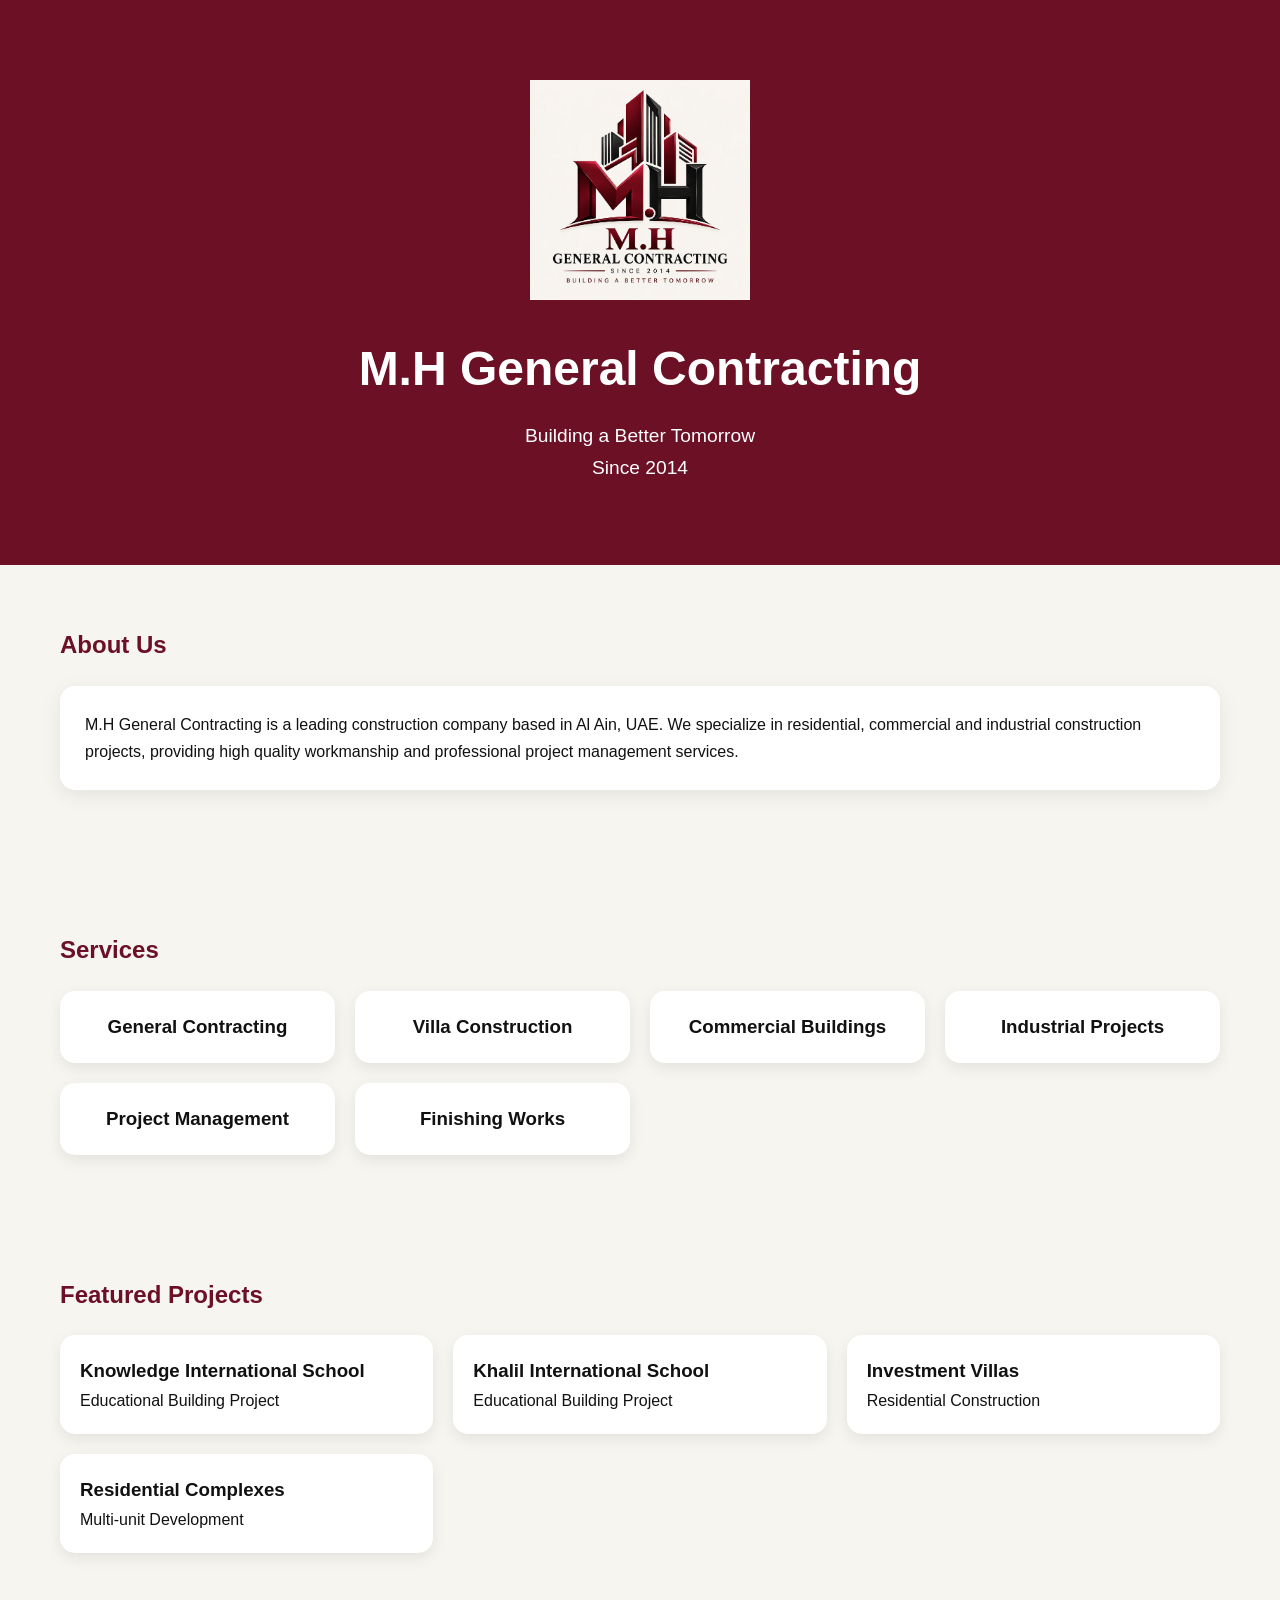
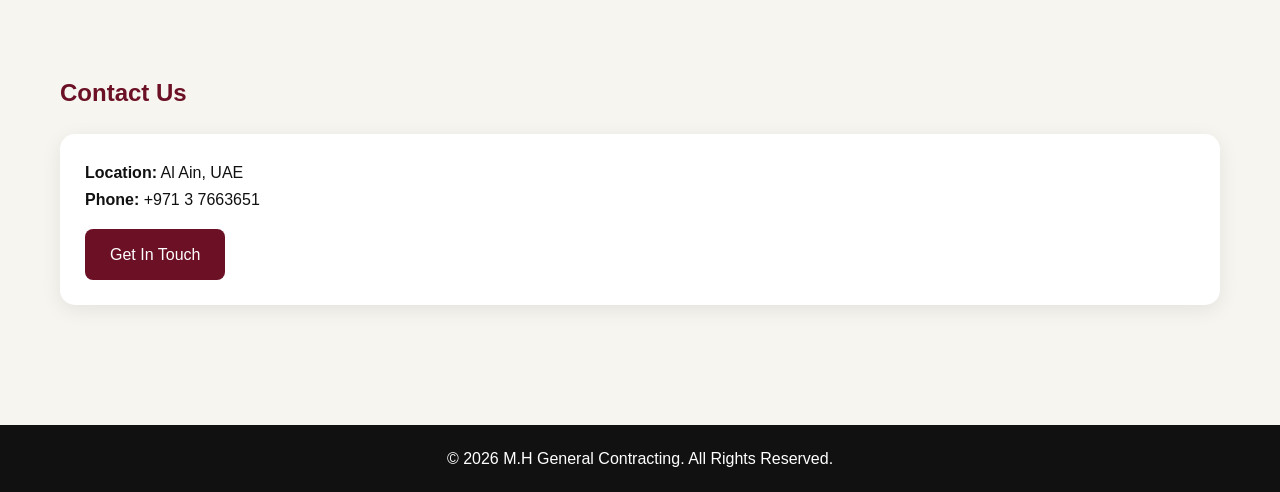
==== index.html @ 37e96eb1 "Create index.html <!DOCTYPE html> <html lang="en"> <head> <meta charset="UTF-8"> <meta name="vie" ====
<!DOCTYPE html>
<html lang="en">
<head>
<meta charset="UTF-8">
<meta name="viewport" content="width=device-width, initial-scale=1.0">
<title>M.H General Contracting</title>

<style>
*{
margin:0;
padding:0;
box-sizing:border-box;
}

body{
font-family:Arial,sans-serif;
background:#F7F5F0;
color:#111111;
line-height:1.7;
}

header{
background:#6B1025;
color:white;
text-align:center;
padding:80px 20px;
}

.logo{
width:220px;
margin-bottom:20px;
}

header h1{
font-size:3rem;
margin-bottom:10px;
}

header p{
font-size:1.2rem;
}

section{
max-width:1200px;
margin:auto;
padding:60px 20px;
}

h2{
color:#6B1025;
margin-bottom:20px;
}

.card{
background:white;
padding:25px;
margin-bottom:20px;
border-radius:15px;
box-shadow:0 5px 20px rgba(0,0,0,0.08);
}

.services{
display:grid;
grid-template-columns:repeat(auto-fit,minmax(220px,1fr));
gap:20px;
}

.service{
background:white;
padding:20px;
border-radius:15px;
text-align:center;
box-shadow:0 5px 15px rgba(0,0,0,.08);
}

.projects{
display:grid;
grid-template-columns:repeat(auto-fit,minmax(300px,1fr));
gap:20px;
}

.project{
background:white;
padding:20px;
border-radius:15px;
box-shadow:0 5px 15px rgba(0,0,0,.08);
}

footer{
background:#111111;
color:white;
text-align:center;
padding:20px;
margin-top:40px;
}

.btn{
display:inline-block;
background:#6B1025;
color:white;
padding:12px 25px;
text-decoration:none;
border-radius:8px;
margin-top:15px;
}
</style>
</head>

<body>

<header>

<img src="logo.png" class="logo" alt="Company Logo">

<h1>M.H General Contracting</h1>

<p>Building a Better Tomorrow</p>

<p>Since 2014</p>

</header>

<section>

<h2>About Us</h2>

<div class="card">
<p>
M.H General Contracting is a leading construction company based in Al Ain, UAE.
We specialize in residential, commercial and industrial construction projects,
providing high quality workmanship and professional project management services.
</p>
</div>

</section>

<section>

<h2>Services</h2>

<div class="services">

<div class="service">
<h3>General Contracting</h3>
</div>

<div class="service">
<h3>Villa Construction</h3>
</div>

<div class="service">
<h3>Commercial Buildings</h3>
</div>

<div class="service">
<h3>Industrial Projects</h3>
</div>

<div class="service">
<h3>Project Management</h3>
</div>

<div class="service">
<h3>Finishing Works</h3>
</div>

</div>

</section>

<section>

<h2>Featured Projects</h2>

<div class="projects">

<div class="project">
<h3>Knowledge International School</h3>
<p>Educational Building Project</p>
</div>

<div class="project">
<h3>Khalil International School</h3>
<p>Educational Building Project</p>
</div>

<div class="project">
<h3>Investment Villas</h3>
<p>Residential Construction</p>
</div>

<div class="project">
<h3>Residential Complexes</h3>
<p>Multi-unit Development</p>
</div>

</div>

</section>

<section>

<h2>Contact Us</h2>

<div class="card">

<p><strong>Location:</strong> Al Ain, UAE</p>

<p><strong>Phone:</strong> +971 3 7663651</p>

<a href="#" class="btn">Get In Touch</a>

</div>

</section>

<footer>

<p>© 2026 M.H General Contracting. All Rights Reserved.</p>

</footer>

</body>
</html>
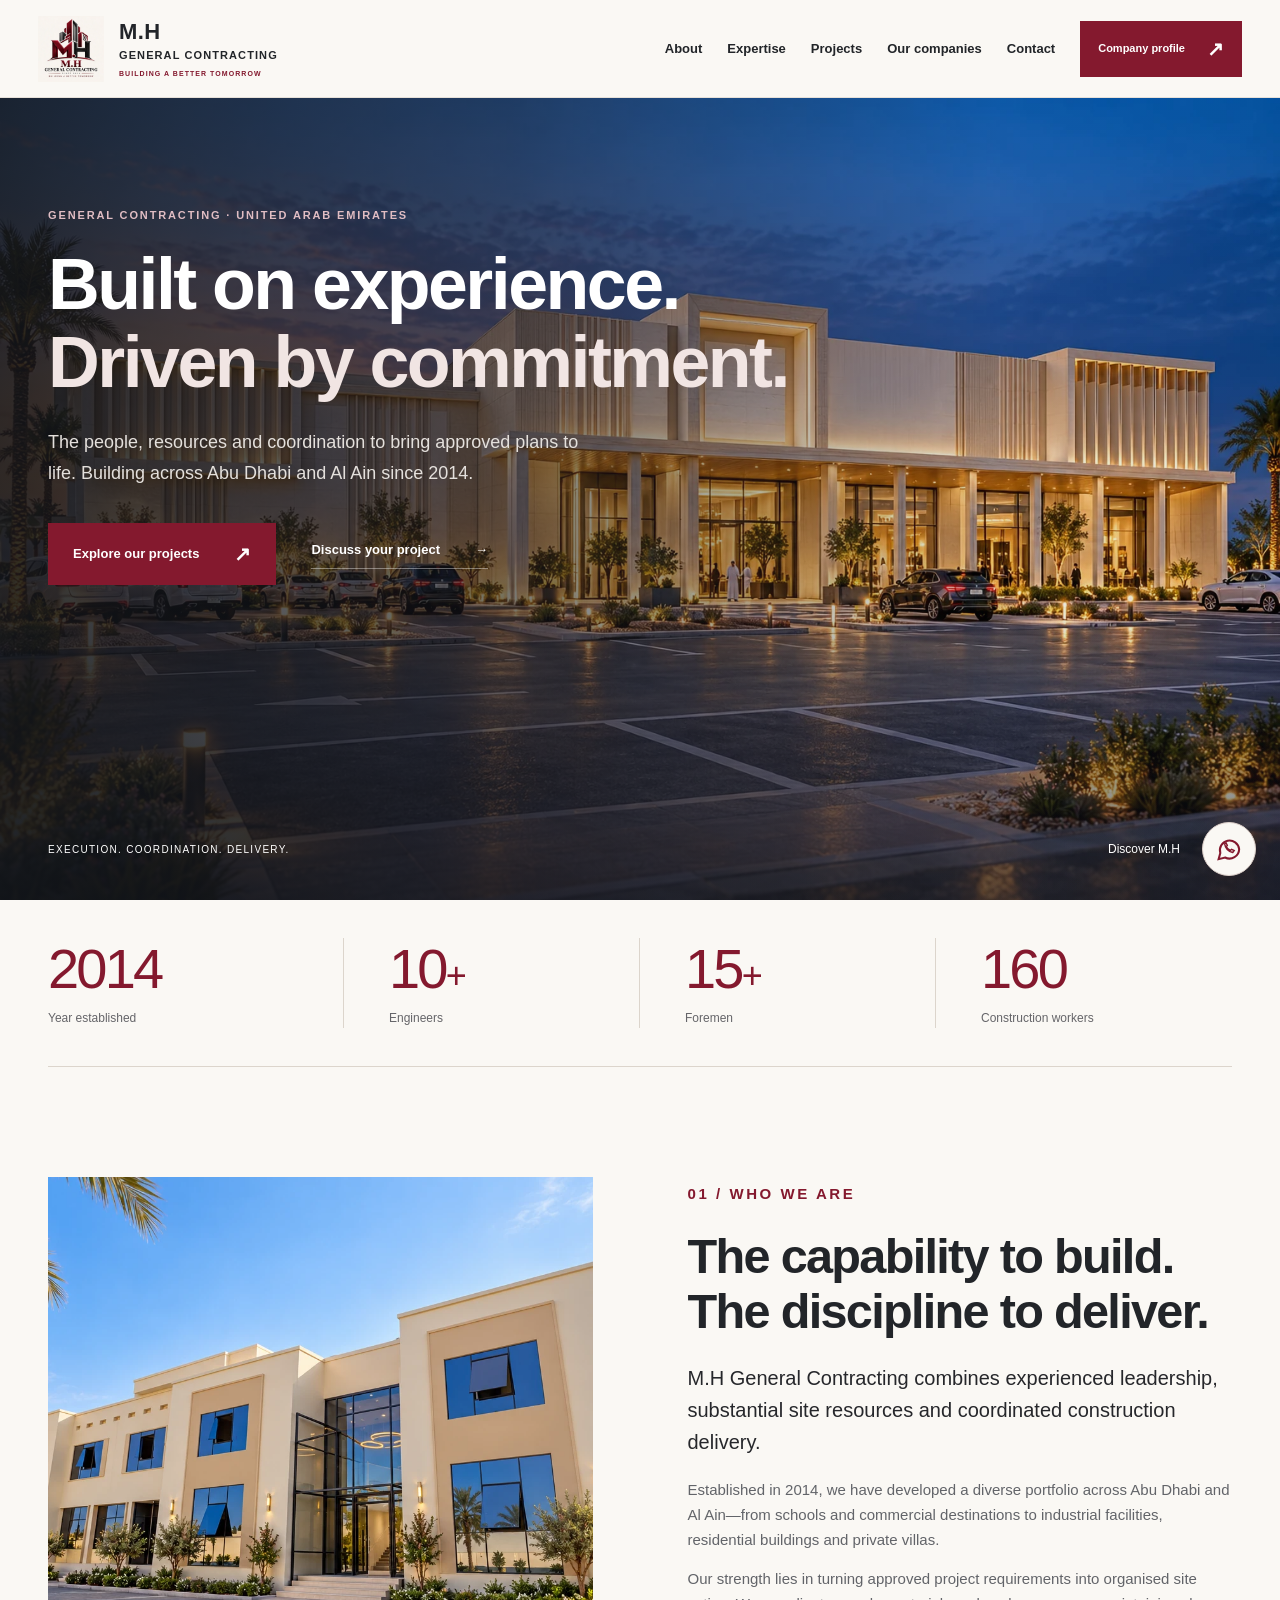
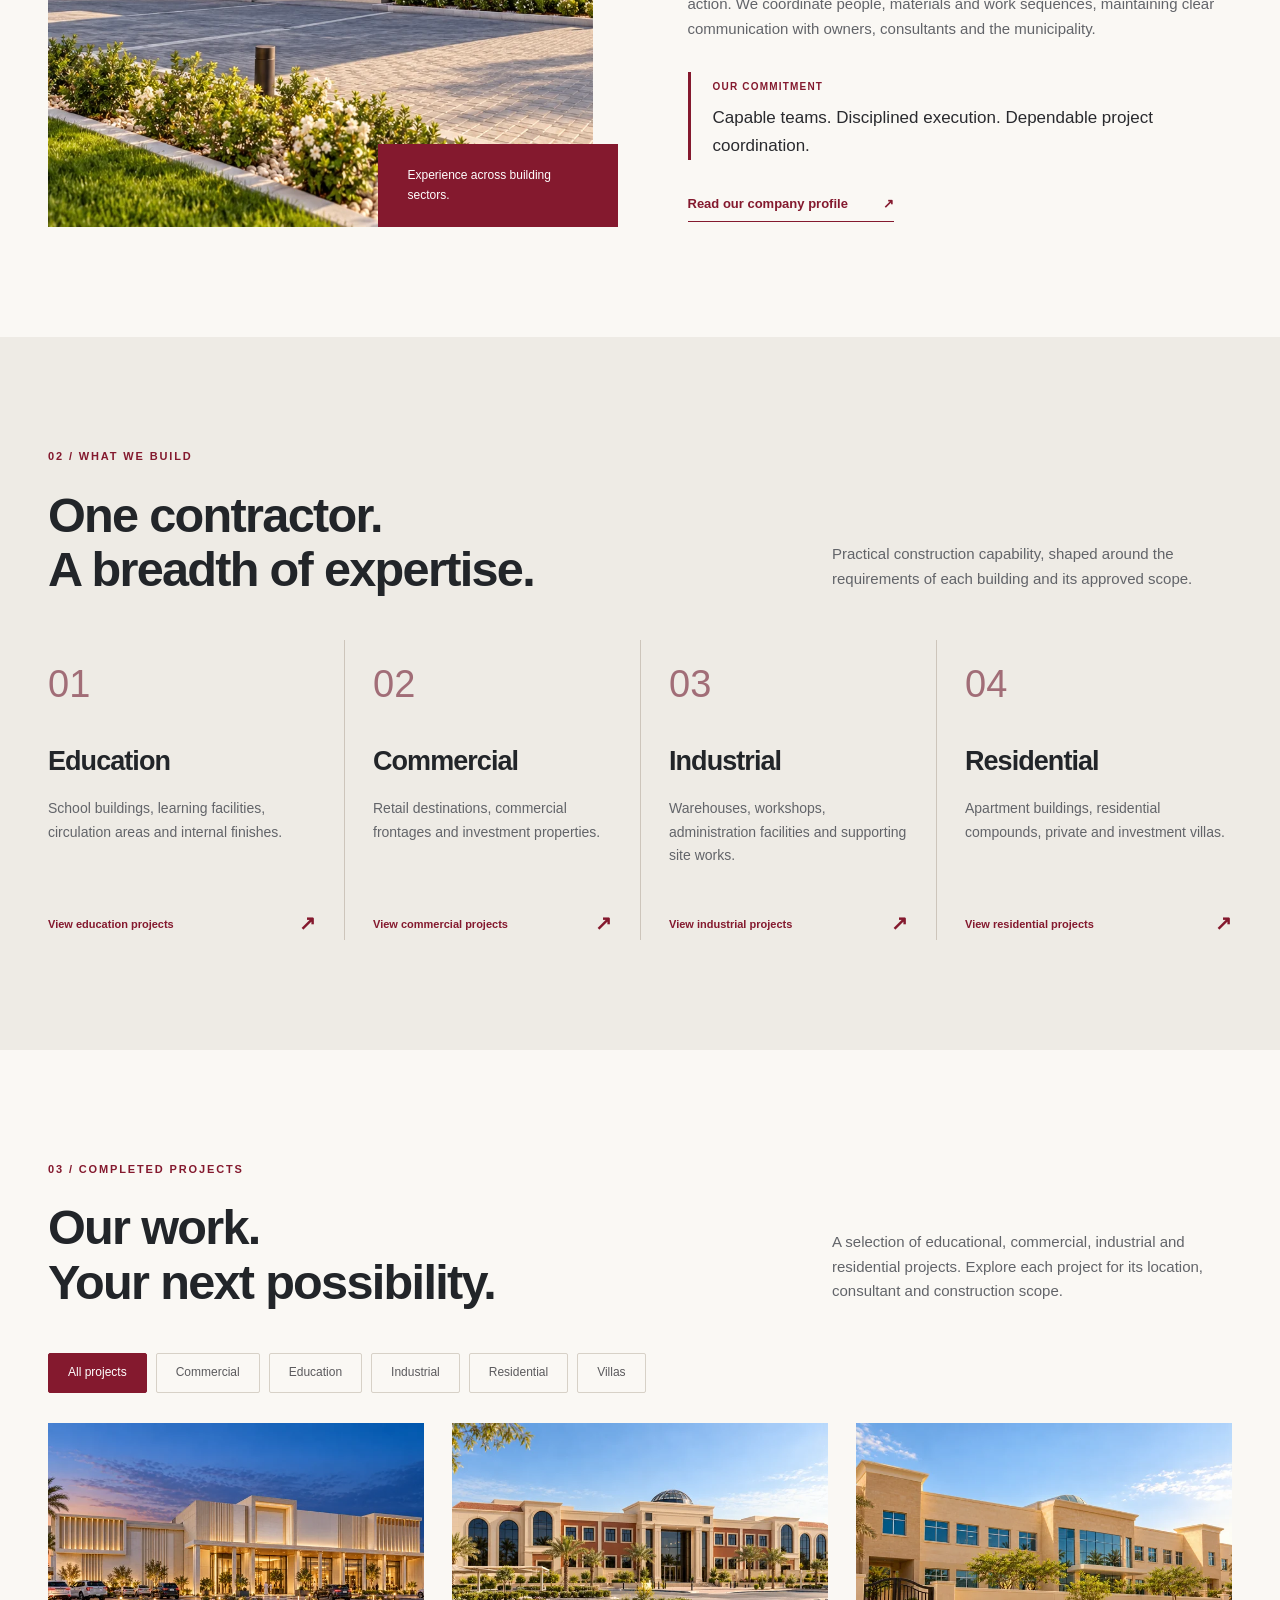
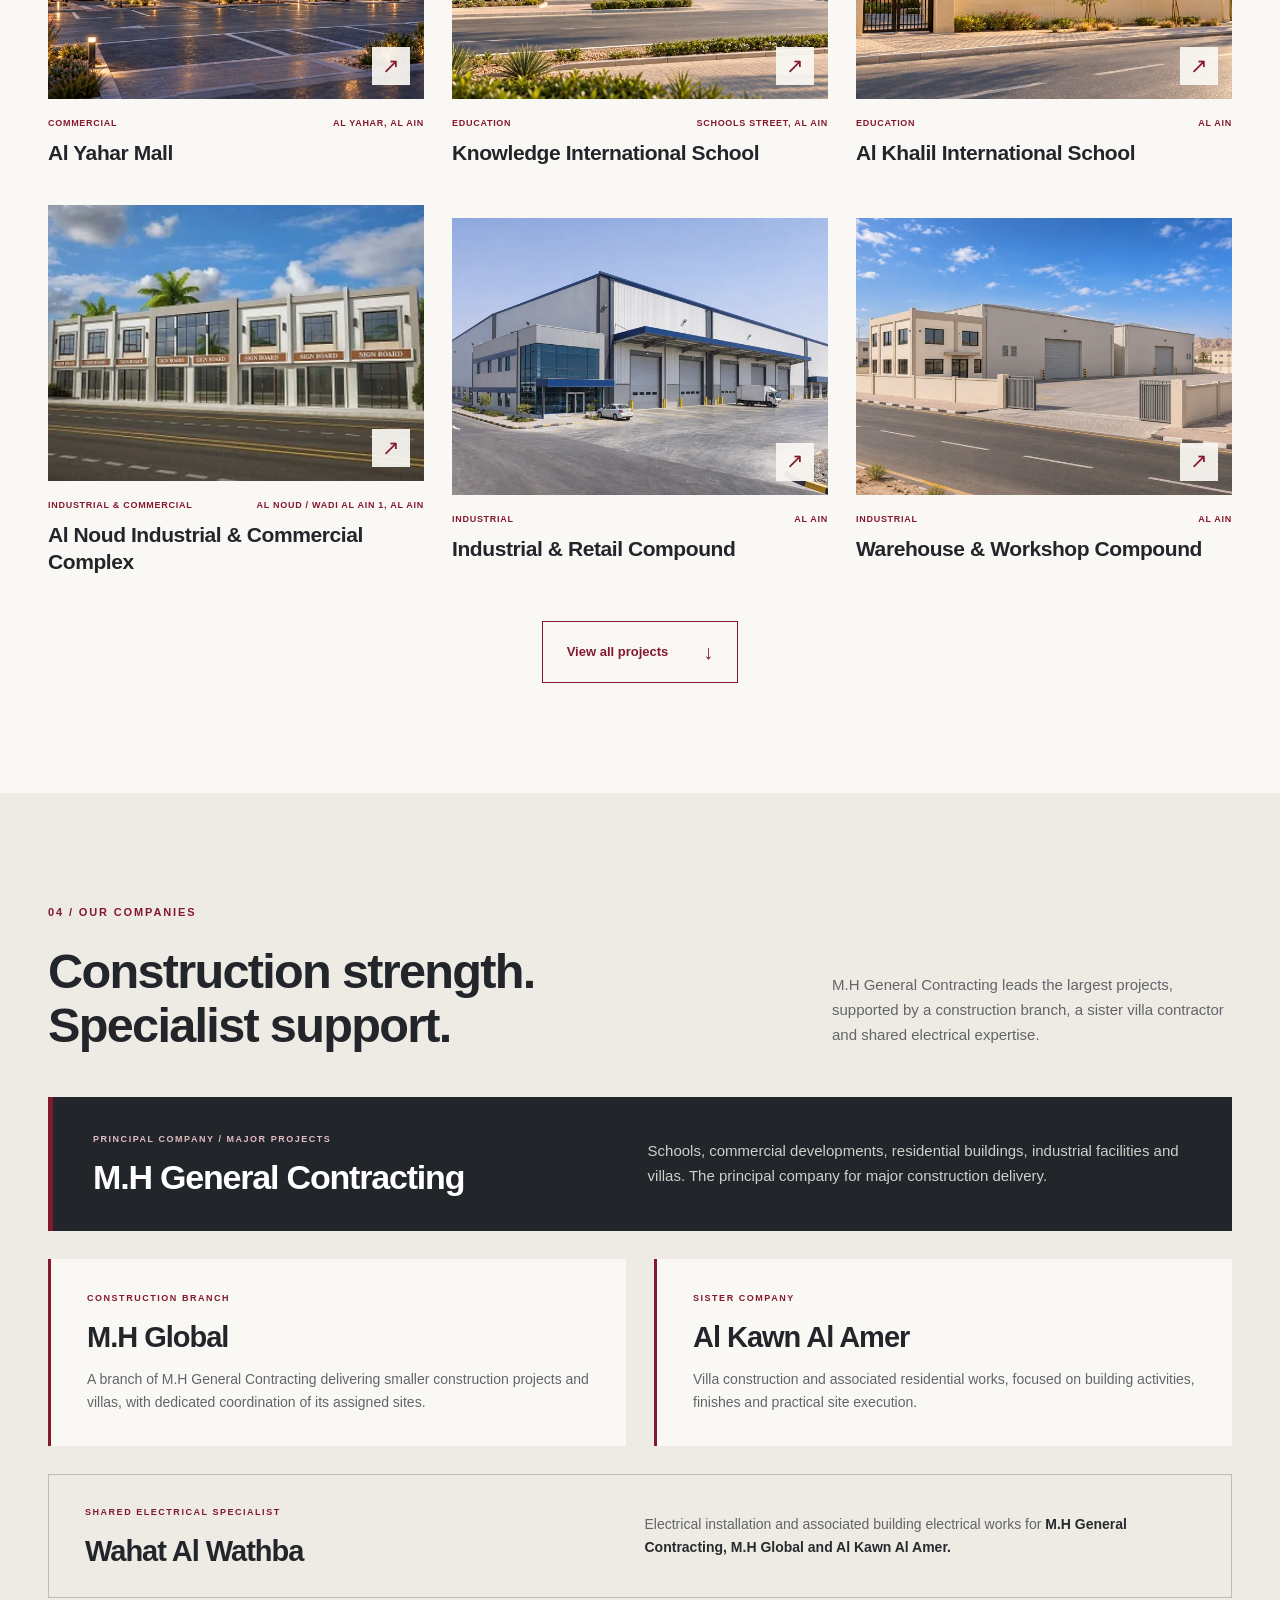
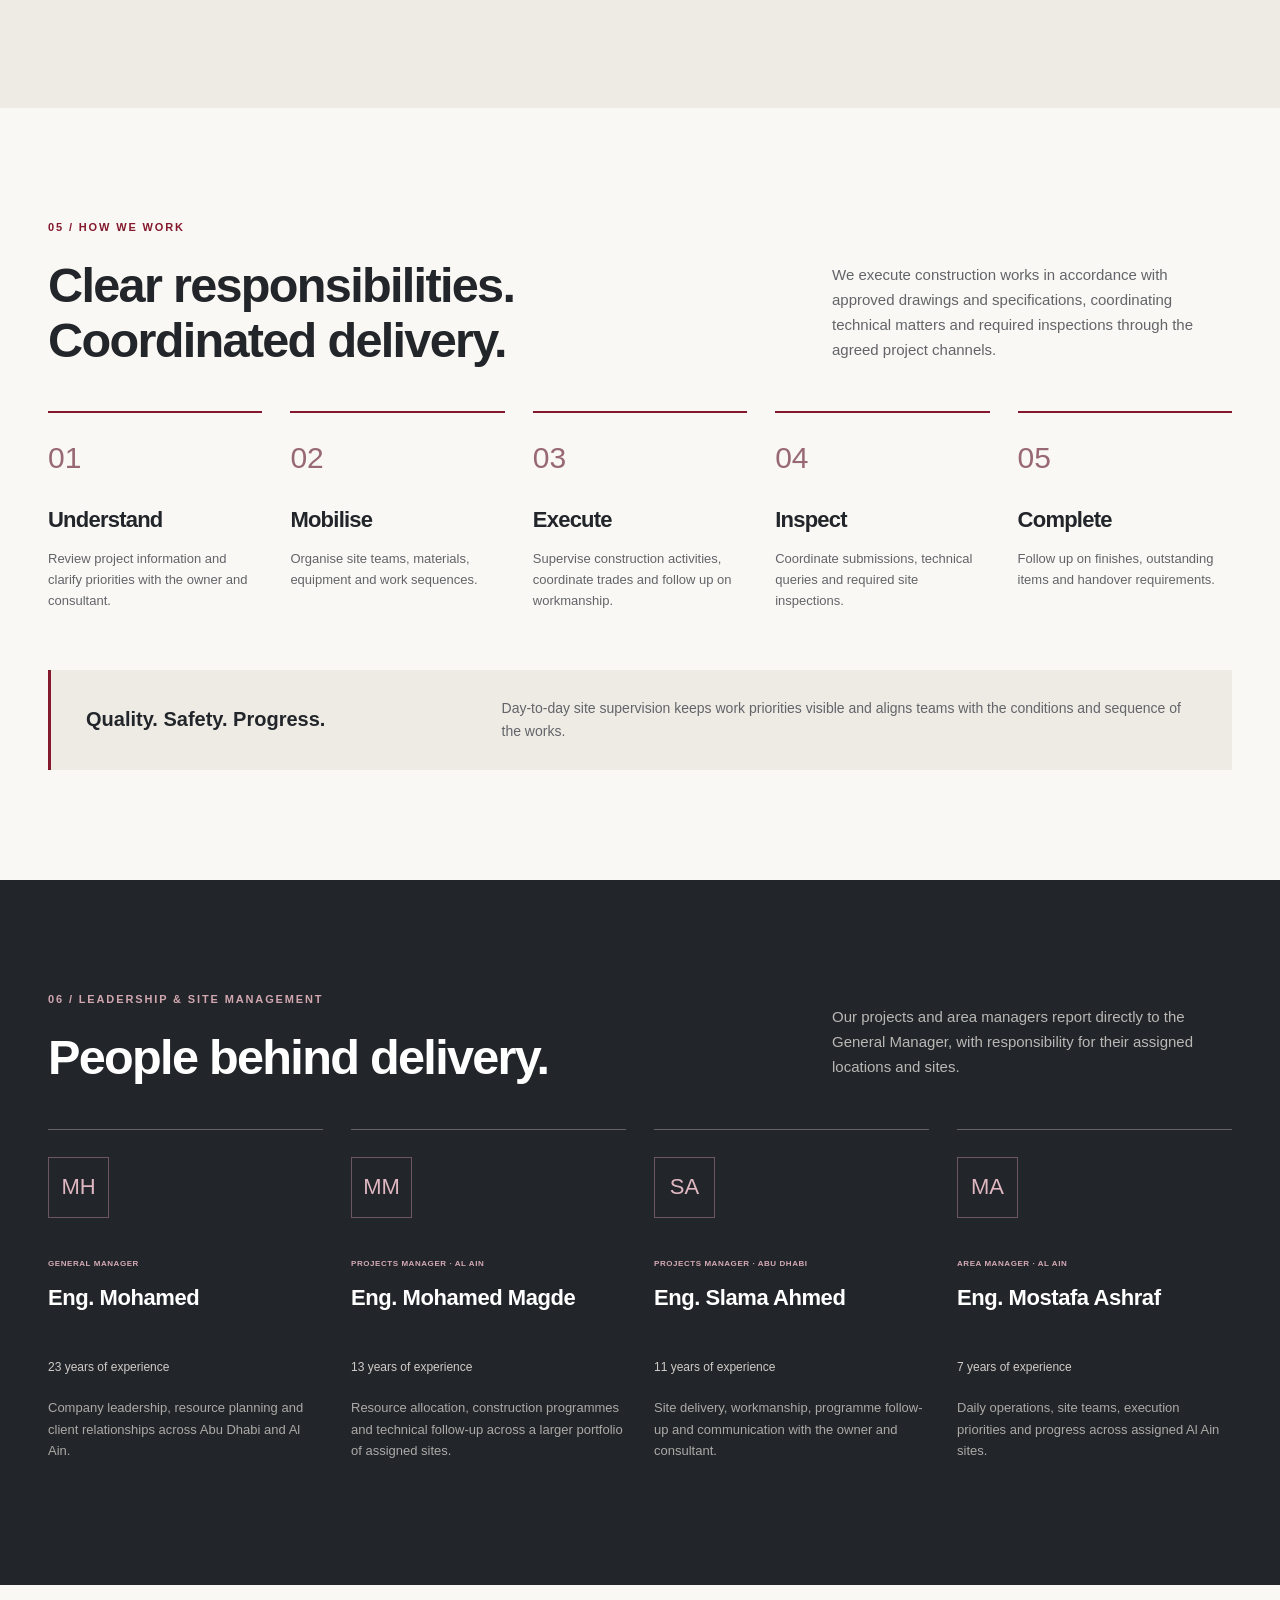
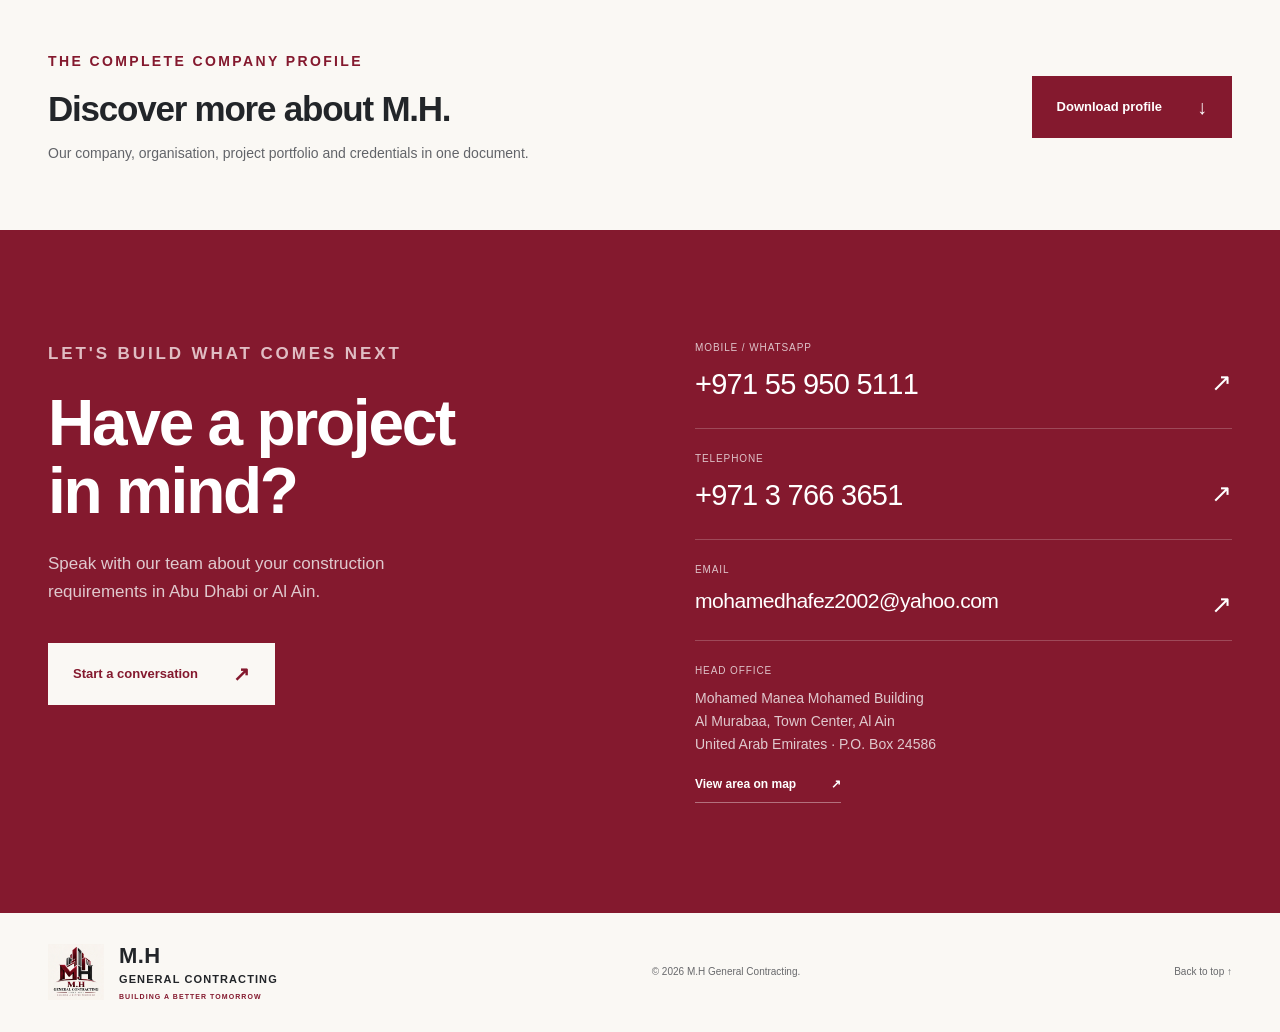
==== commit a00713a3: "Publish complete M.H General Contracting website" ====
--- a/index.html
+++ b/index.html
@@ -1,224 +1,28 @@
-<!DOCTYPE html>
+<!doctype html>
 <html lang="en">
 <head>
-<meta charset="UTF-8">
-<meta name="viewport" content="width=device-width, initial-scale=1.0">
-<title>M.H General Contracting</title>
-
-<style>
-*{
-margin:0;
-padding:0;
-box-sizing:border-box;
-}
-
-body{
-font-family:Arial,sans-serif;
-background:#F7F5F0;
-color:#111111;
-line-height:1.7;
-}
-
-header{
-background:#6B1025;
-color:white;
-text-align:center;
-padding:80px 20px;
-}
-
-.logo{
-width:220px;
-margin-bottom:20px;
-}
-
-header h1{
-font-size:3rem;
-margin-bottom:10px;
-}
-
-header p{
-font-size:1.2rem;
-}
-
-section{
-max-width:1200px;
-margin:auto;
-padding:60px 20px;
-}
-
-h2{
-color:#6B1025;
-margin-bottom:20px;
-}
-
-.card{
-background:white;
-padding:25px;
-margin-bottom:20px;
-border-radius:15px;
-box-shadow:0 5px 20px rgba(0,0,0,0.08);
-}
-
-.services{
-display:grid;
-grid-template-columns:repeat(auto-fit,minmax(220px,1fr));
-gap:20px;
-}
-
-.service{
-background:white;
-padding:20px;
-border-radius:15px;
-text-align:center;
-box-shadow:0 5px 15px rgba(0,0,0,.08);
-}
-
-.projects{
-display:grid;
-grid-template-columns:repeat(auto-fit,minmax(300px,1fr));
-gap:20px;
-}
-
-.project{
-background:white;
-padding:20px;
-border-radius:15px;
-box-shadow:0 5px 15px rgba(0,0,0,.08);
-}
-
-footer{
-background:#111111;
-color:white;
-text-align:center;
-padding:20px;
-margin-top:40px;
-}
-
-.btn{
-display:inline-block;
-background:#6B1025;
-color:white;
-padding:12px 25px;
-text-decoration:none;
-border-radius:8px;
-margin-top:15px;
-}
-</style>
+<meta charset="UTF-8"><meta name="viewport" content="width=device-width,initial-scale=1">
+<title>M.H General Contracting | Built on Experience. Driven by Commitment.</title>
+<meta name="description" content="M.H General Contracting delivers educational, commercial, industrial and residential construction across Abu Dhabi and Al Ain. Established 2014.">
+<meta name="theme-color" content="#84192e"><meta property="og:title" content="M.H General Contracting"><meta property="og:description" content="Built on experience. Driven by commitment. Construction delivery across Abu Dhabi and Al Ain."><meta property="og:type" content="website"><meta property="og:image" content="https://mh-gc.github.io/MH-general-contracting/assets/mall.webp">
+<link rel="icon" href="assets/logo.webp"><link rel="stylesheet" href="style.css"><link rel="preload" as="image" href="assets/mall.webp"><script src="app.js" defer></script>
 </head>
-
 <body>
-
-<header>
-
-<img src="logo.png" class="logo" alt="Company Logo">
-
-<h1>M.H General Contracting</h1>
-
-<p>Building a Better Tomorrow</p>
-
-<p>Since 2014</p>
-
-</header>
-
-<section>
-
-<h2>About Us</h2>
-
-<div class="card">
-<p>
-M.H General Contracting is a leading construction company based in Al Ain, UAE.
-We specialize in residential, commercial and industrial construction projects,
-providing high quality workmanship and professional project management services.
-</p>
-</div>
-
-</section>
-
-<section>
-
-<h2>Services</h2>
-
-<div class="services">
-
-<div class="service">
-<h3>General Contracting</h3>
-</div>
-
-<div class="service">
-<h3>Villa Construction</h3>
-</div>
-
-<div class="service">
-<h3>Commercial Buildings</h3>
-</div>
-
-<div class="service">
-<h3>Industrial Projects</h3>
-</div>
-
-<div class="service">
-<h3>Project Management</h3>
-</div>
-
-<div class="service">
-<h3>Finishing Works</h3>
-</div>
-
-</div>
-
-</section>
-
-<section>
-
-<h2>Featured Projects</h2>
-
-<div class="projects">
-
-<div class="project">
-<h3>Knowledge International School</h3>
-<p>Educational Building Project</p>
-</div>
-
-<div class="project">
-<h3>Khalil International School</h3>
-<p>Educational Building Project</p>
-</div>
-
-<div class="project">
-<h3>Investment Villas</h3>
-<p>Residential Construction</p>
-</div>
-
-<div class="project">
-<h3>Residential Complexes</h3>
-<p>Multi-unit Development</p>
-</div>
-
-</div>
-
-</section>
-
-<section>
-
-<h2>Contact Us</h2>
-
-<div class="card">
-
-<p><strong>Location:</strong> Al Ain, UAE</p>
-
-<p><strong>Phone:</strong> +971 3 7663651</p>
-
-<a href="#" class="btn">Get In Touch</a>
-
-</div>
-
-</section>
-
-<footer>
-
-<p>© 2026 M.H General Contracting. All Rights Reserved.</p>
-
-</footer>
-
-</body>
-</html>
+<a class="skip" href="#main">Skip to content</a>
+<header class="header"><a class="brand" href="#home" aria-label="M.H General Contracting home"><img src="assets/logo.webp" width="66" height="66" alt="M.H logo"><span>M.H <strong>GENERAL CONTRACTING</strong><small>BUILDING A BETTER TOMORROW</small></span></a><button class="menu-toggle" aria-label="Open menu" aria-expanded="false" aria-controls="nav">Menu <span>☰</span></button><nav id="nav" aria-label="Main navigation"><a href="#about">About</a><a href="#expertise">Expertise</a><a href="#projects">Projects</a><a href="#companies">Our companies</a><a href="#contact">Contact</a><a class="button small" href="assets/company-profile.pdf" target="_blank" rel="noopener">Company profile <span>↗</span></a></nav></header>
+<main id="main">
+<section class="hero" id="home"><img class="hero-image" src="assets/mall.webp" alt="Contemporary commercial mall exterior" fetchpriority="high"><div class="hero-shade"></div><div class="hero-content wrap"><p class="eyebrow light">GENERAL CONTRACTING · UNITED ARAB EMIRATES</p><h1>Built on experience.<br><em>Driven by commitment.</em></h1><p class="hero-copy">The people, resources and coordination to bring approved plans to life. Building across Abu Dhabi and Al Ain since 2014.</p><div class="actions"><a class="button" href="#projects">Explore our projects <span>↗</span></a><a class="text-link white" href="#contact">Discuss your project <span>→</span></a></div></div><div class="hero-bottom wrap"><span>EXECUTION. COORDINATION. DELIVERY.</span><a href="#about">Discover M.H <span>↓</span></a></div></section>
+<section class="stats wrap" aria-label="Company at a glance"><div><strong>2014</strong><span>Year established</span></div><div><strong>10<span>+</span></strong><span>Engineers</span></div><div><strong>15<span>+</span></strong><span>Foremen</span></div><div><strong>160</strong><span>Construction workers</span></div></section>
+<section class="section wrap about" id="about"><div class="about-picture"><img src="assets/residential.webp" alt="Residential building in Al Ain" loading="lazy" width="700" height="800"><span class="image-tag">Experience across building sectors.</span></div><div class="about-copy"><p class="eyebrow">01 / WHO WE ARE</p><h2>The capability to build.<br>The discipline to deliver.</h2><p class="lead">M.H General Contracting combines experienced leadership, substantial site resources and coordinated construction delivery.</p><p>Established in 2014, we have developed a diverse portfolio across Abu Dhabi and Al Ain—from schools and commercial destinations to industrial facilities, residential buildings and private villas.</p><p>Our strength lies in turning approved project requirements into organised site action. We coordinate people, materials and work sequences, maintaining clear communication with owners, consultants and the municipality.</p><div class="about-note"><span>Our commitment</span><p>Capable teams. Disciplined execution. Dependable project coordination.</p></div><a class="text-link" href="assets/company-profile.pdf" target="_blank" rel="noopener">Read our company profile <span>↗</span></a></div></section>
+<section class="expertise section" id="expertise"><div class="wrap"><div class="section-heading"><div><p class="eyebrow">02 / WHAT WE BUILD</p><h2>One contractor.<br>A breadth of expertise.</h2></div><p>Practical construction capability, shaped around the requirements of each building and its approved scope.</p></div><div class="sector-grid"><article><span class="sector-number">01</span><h3>Education</h3><p>School buildings, learning facilities, circulation areas and internal finishes.</p><a href="#projects" data-filter-link="Education">View education projects <span>↗</span></a></article><article><span class="sector-number">02</span><h3>Commercial</h3><p>Retail destinations, commercial frontages and investment properties.</p><a href="#projects" data-filter-link="Commercial">View commercial projects <span>↗</span></a></article><article><span class="sector-number">03</span><h3>Industrial</h3><p>Warehouses, workshops, administration facilities and supporting site works.</p><a href="#projects" data-filter-link="Industrial">View industrial projects <span>↗</span></a></article><article><span class="sector-number">04</span><h3>Residential</h3><p>Apartment buildings, residential compounds, private and investment villas.</p><a href="#projects" data-filter-link="Residential">View residential projects <span>↗</span></a></article></div></div></section>
+<section class="section wrap portfolio" id="projects"><div class="section-heading"><div><p class="eyebrow">03 / COMPLETED PROJECTS</p><h2>Our work.<br>Your next possibility.</h2></div><p>A selection of educational, commercial, industrial and residential projects. Explore each project for its location, consultant and construction scope.</p></div><div class="filters" role="group" aria-label="Filter projects"><button class="active" data-filter="All" aria-pressed="true">All projects</button><button data-filter="Commercial" aria-pressed="false">Commercial</button><button data-filter="Education" aria-pressed="false">Education</button><button data-filter="Industrial" aria-pressed="false">Industrial</button><button data-filter="Residential" aria-pressed="false">Residential</button><button data-filter="Villas" aria-pressed="false">Villas</button></div><p class="sr-only" id="project-status" aria-live="polite"></p><div class="project-grid" id="project-grid"></div><div class="center"><button id="show-all" class="button outline">View all projects <span>↓</span></button></div></section>
+<section class="companies section" id="companies"><div class="wrap"><div class="section-heading"><div><p class="eyebrow">04 / OUR COMPANIES</p><h2>Construction strength.<br>Specialist support.</h2></div><p>M.H General Contracting leads the largest projects, supported by a construction branch, a sister villa contractor and shared electrical expertise.</p></div><article class="principal-company"><div><p class="eyebrow light">PRINCIPAL COMPANY / MAJOR PROJECTS</p><h3>M.H General Contracting</h3></div><p>Schools, commercial developments, residential buildings, industrial facilities and villas. The principal company for major construction delivery.</p></article><div class="company-children"><article><span class="eyebrow">CONSTRUCTION BRANCH</span><h3>M.H Global</h3><p>A branch of M.H General Contracting delivering smaller construction projects and villas, with dedicated coordination of its assigned sites.</p></article><article><span class="eyebrow">SISTER COMPANY</span><h3>Al Kawn Al Amer</h3><p>Villa construction and associated residential works, focused on building activities, finishes and practical site execution.</p></article></div><article class="electrical-company"><div><span class="eyebrow">SHARED ELECTRICAL SPECIALIST</span><h3>Wahat Al Wathba</h3></div><p>Electrical installation and associated building electrical works for <strong>M.H General Contracting, M.H Global and Al Kawn Al Amer.</strong></p></article></div></section>
+<section class="section wrap" id="approach"><div class="section-heading"><div><p class="eyebrow">05 / HOW WE WORK</p><h2>Clear responsibilities.<br>Coordinated delivery.</h2></div><p>We execute construction works in accordance with approved drawings and specifications, coordinating technical matters and required inspections through the agreed project channels.</p></div><div class="process"><article><span>01</span><h3>Understand</h3><p>Review project information and clarify priorities with the owner and consultant.</p></article><article><span>02</span><h3>Mobilise</h3><p>Organise site teams, materials, equipment and work sequences.</p></article><article><span>03</span><h3>Execute</h3><p>Supervise construction activities, coordinate trades and follow up on workmanship.</p></article><article><span>04</span><h3>Inspect</h3><p>Coordinate submissions, technical queries and required site inspections.</p></article><article><span>05</span><h3>Complete</h3><p>Follow up on finishes, outstanding items and handover requirements.</p></article></div><div class="priority"><strong>Quality. Safety. Progress.</strong><p>Day-to-day site supervision keeps work priorities visible and aligns teams with the conditions and sequence of the works.</p></div></section>
+<section class="team-section section"><div class="wrap"><div class="section-heading"><div><p class="eyebrow">06 / LEADERSHIP & SITE MANAGEMENT</p><h2>People behind delivery.</h2></div><p>Our projects and area managers report directly to the General Manager, with responsibility for their assigned locations and sites.</p></div><div class="team-grid"><article><span class="initials">MH</span><span class="role">GENERAL MANAGER</span><h3>Eng. Mohamed</h3><span class="experience">23 years of experience</span><p>Company leadership, resource planning and client relationships across Abu Dhabi and Al Ain.</p></article><article><span class="initials">MM</span><span class="role">PROJECTS MANAGER · AL AIN</span><h3>Eng. Mohamed Magde</h3><span class="experience">13 years of experience</span><p>Resource allocation, construction programmes and technical follow-up across a larger portfolio of assigned sites.</p></article><article><span class="initials">SA</span><span class="role">PROJECTS MANAGER · ABU DHABI</span><h3>Eng. Slama Ahmed</h3><span class="experience">11 years of experience</span><p>Site delivery, workmanship, programme follow-up and communication with the owner and consultant.</p></article><article><span class="initials">MA</span><span class="role">AREA MANAGER · AL AIN</span><h3>Eng. Mostafa Ashraf</h3><span class="experience">7 years of experience</span><p>Daily operations, site teams, execution priorities and progress across assigned Al Ain sites.</p></article></div></div></section>
+<section class="download-banner wrap"><div><p class="eyebrow">THE COMPLETE COMPANY PROFILE</p><h2>Discover more about M.H.</h2><p>Our company, organisation, project portfolio and credentials in one document.</p></div><a class="button" href="assets/company-profile.pdf" download="MH-General-Contracting-Profile-2026.pdf">Download profile <span>↓</span></a></section>
+<section class="contact section" id="contact"><div class="wrap contact-layout"><div><p class="eyebrow light">LET'S BUILD WHAT COMES NEXT</p><h2>Have a project<br>in mind?</h2><p>Speak with our team about your construction requirements in Abu Dhabi or Al Ain.</p><a class="button" href="https://wa.me/971559505111" target="_blank" rel="noopener">Start a conversation <span>↗</span></a></div><div class="contact-details"><a href="tel:+971559505111"><span>Mobile / WhatsApp</span><strong>+971 55 950 5111</strong><i>↗</i></a><a href="tel:+97137663651"><span>Telephone</span><strong>+971 3 766 3651</strong><i>↗</i></a><a href="mailto:mohamedhafez2002@yahoo.com"><span>Email</span><strong class="email">mohamedhafez2002@yahoo.com</strong><i>↗</i></a><div class="address"><span>Head office</span><p>Mohamed Manea Mohamed Building<br>Al Murabaa, Town Center, Al Ain<br>United Arab Emirates · P.O. Box 24586</p><a class="text-link white" href="https://www.google.com/maps/search/?api=1&query=Al+Murabaa+Town+Center+Al+Ain+UAE" target="_blank" rel="noopener">View area on map <span>↗</span></a></div></div></div></section>
+</main>
+<footer class="wrap footer"><a class="brand" href="#home"><img src="assets/logo.webp" alt="" width="56" height="56"><span>M.H <strong>GENERAL CONTRACTING</strong><small>BUILDING A BETTER TOMORROW</small></span></a><p>© 2026 M.H General Contracting.</p><a href="#home">Back to top ↑</a></footer>
+<a class="floating-contact" href="https://wa.me/971559505111" target="_blank" rel="noopener" aria-label="Contact M.H on WhatsApp"><svg viewBox="0 0 24 24" fill="none" aria-hidden="true"><path d="M20 11.6a8 8 0 0 1-11.7 7L3 20l1.4-5.1A8 8 0 1 1 20 11.6Z" stroke="currentColor" stroke-width="1.7"/><path d="M8 7.4c.6 3.9 3 6.3 6.7 7.1l1.2-1.7-2.2-1-1 1c-1.6-.6-2.8-1.7-3.3-3.3l.8-.9-1-2-1.2.8Z" stroke="currentColor" stroke-width="1.2"/></svg></a>
+<dialog id="project-dialog" aria-labelledby="dialog-title"><button class="dialog-close" aria-label="Close project details">×</button><div id="dialog-body"></div></dialog>
+</body></html>
--- a/style.css
+++ b/style.css
@@ -0,0 +1,6 @@
+@font-face{font-family:MH;src:local('Segoe UI')}*{box-sizing:border-box}html{scroll-behavior:smooth;scroll-padding-top:105px}body{margin:0;color:#222529;background:#faf8f4;font-family:MH,'Segoe UI',Arial,sans-serif;font-size:16px;line-height:1.65}a{color:inherit;text-decoration:none}button{font:inherit;cursor:pointer}img{display:block;max-width:100%}h1,h2,h3,p{margin-top:0}h1,h2,h3{line-height:1.12;letter-spacing:-.035em}h2{font-size:clamp(35px,3.8vw,58px);font-weight:650;margin-bottom:24px}h3{font-size:25px}p{color:#626469}.wrap{max-width:1320px;width:calc(100% - 96px);margin-inline:auto}.section{padding-block:110px}.eyebrow{font-size:11px;letter-spacing:.17em;font-weight:750;color:#84192e;margin-bottom:22px}.eyebrow.light{color:#e0bdc3}.header{height:98px;position:sticky;top:0;z-index:20;display:flex;align-items:center;justify-content:space-between;padding:10px 38px;background:#faf8f4f5;backdrop-filter:blur(14px);border-bottom:1px solid #e7e1d9}.brand{display:flex;align-items:center;gap:15px;line-height:1.2;flex-shrink:0}.brand>img{object-fit:contain}.brand>span{font-size:22px;font-weight:800;letter-spacing:.02em}.brand strong{display:block;font-size:11px;letter-spacing:.1em;margin-top:4px}.brand small{font-size:7px;display:block;letter-spacing:.15em;color:#84192e;margin-top:7px}.header nav{display:flex;align-items:center;gap:25px;font-size:13px;font-weight:600}.header nav>a:not(.button){position:relative}.header nav>a:not(.button):after{content:'';position:absolute;left:0;right:100%;bottom:-6px;height:2px;background:#84192e;transition:.2s}.header nav>a:hover:after{right:0}.button{display:inline-flex;align-items:center;justify-content:space-between;gap:35px;padding:16px 24px;background:#84192e;color:white;border:1px solid #84192e;font-size:13px;font-weight:650;line-height:1.4;transition:background .2s,transform .2s}.button:hover{background:#641020;transform:translateY(-2px)}.button span{font-size:20px}.button.small{font-size:11px;padding:13px 17px;gap:22px}.button.outline{color:#84192e;background:transparent}.button.outline:hover{background:#84192e;color:white}.text-link{font-size:13px;font-weight:700;display:inline-flex;gap:35px;align-items:center;border-bottom:1px solid #84192e;padding-bottom:7px;color:#84192e}.text-link.white{color:#fff;border-color:#ffffff60}.menu-toggle{display:none}.hero{position:relative;min-height:690px;height:calc(100svh - 98px);max-height:910px;color:white;background:#24262a;isolation:isolate}.hero-image,.hero-shade{position:absolute;inset:0;width:100%;height:100%;object-fit:cover;z-index:-2}.hero-image{object-position:center 55%}.hero-shade{z-index:-1;background:linear-gradient(90deg,#12151ae0 0%,#14151b92 40%,#12151b17 78%),linear-gradient(0deg,#111318a0,transparent 35%)}.hero-content{padding-top:clamp(100px,12vh,170px)}.hero h1{font-size:clamp(49px,5.6vw,86px);font-weight:650;max-width:1100px;margin-bottom:26px;line-height:1.08}.hero h1 em{font-style:normal;color:#f1e5e3}.hero-copy{font-size:18px;line-height:1.7;max-width:550px;color:#e4e0dc}.actions{display:flex;align-items:center;gap:35px;margin-top:35px}.hero-bottom{position:absolute;bottom:30px;left:0;right:0;display:flex;justify-content:space-between;align-items:center;font-size:10px;letter-spacing:.13em}.hero-bottom a{display:flex;gap:40px;align-items:center;letter-spacing:0;font-size:12px}.hero-bottom a span{font-size:24px}.stats{display:grid;grid-template-columns:repeat(4,1fr);padding-block:38px;border-bottom:1px solid #dcd5cc}.stats>div{border-right:1px solid #dcd5cc;padding-left:45px}.stats>div:first-child{padding-left:0}.stats>div:last-child{border:0}.stats strong{font-size:56px;line-height:1.1;font-weight:500;letter-spacing:-.05em;color:#84192e;display:block}.stats strong>span{font-size:36px;display:inline}.stats>div>span{display:block;font-size:12px;color:#656569;margin-top:9px}.about{display:grid;grid-template-columns:1fr 1fr;gap:95px;align-items:center}.about-picture{position:relative;height:650px}.about-picture>img{height:100%;width:100%;object-fit:cover}.image-tag{position:absolute;bottom:0;right:-25px;background:#84192e;color:white;padding:22px 30px;font-size:12px;max-width:240px}.about-copy .lead{color:#26272b;font-size:20px;line-height:1.6}.about-copy>p{font-size:15px}.about-note{border-left:3px solid #84192e;padding-left:22px;margin:30px 0}.about-note>span{font-size:10px;letter-spacing:.12em;text-transform:uppercase;font-weight:750;color:#84192e}.about-note p{color:#292a2e;font-size:17px;margin:6px 0 0}.section-heading{display:flex;justify-content:space-between;align-items:end;gap:75px;margin-bottom:44px}.section-heading>div{flex:1}.section-heading>p{max-width:400px;margin:0 0 5px;font-size:15px}.section-heading h2{margin-bottom:0}.expertise{background:#eeebe5}.sector-grid{display:grid;grid-template-columns:repeat(4,1fr);gap:0}.sector-grid article{padding:25px 28px 0;border-left:1px solid #cdc5bb;display:flex;flex-direction:column;align-items:start}.sector-grid article:first-child{padding-left:0;border-left:0}.sector-grid article:last-child{padding-right:0}.sector-number{font-size:38px;font-weight:300;line-height:1;color:#a16d77;margin-bottom:43px}.sector-grid h3{font-size:27px;margin-bottom:20px}.sector-grid p{font-size:14px;flex:1;line-height:1.7}.sector-grid a{font-size:11px;color:#84192e;font-weight:700;display:flex;align-items:center;justify-content:space-between;gap:10px;width:100%;margin-top:25px}.sector-grid a span{font-size:20px}.filters{display:flex;gap:9px;flex-wrap:wrap;margin-bottom:30px}.filters button{border:1px solid #d7d1c7;padding:9px 19px;color:#5b5a5d;background:none;font-size:12px;border-radius:2px}.filters button.active,.filters button:hover{background:#84192e;color:white;border-color:#84192e}.project-grid{display:grid;grid-template-columns:repeat(3,1fr);gap:38px 28px;min-height:100px}.project-card{border:0;padding:0;text-align:left;background:none;color:inherit;display:block;cursor:pointer}.project-image{overflow:hidden;position:relative;aspect-ratio:1.36;background:#e9e4dc}.project-image img{height:100%;width:100%;object-fit:cover;transition:transform .5s}.project-card:hover .project-image img{transform:scale(1.045)}.project-image>span{position:absolute;right:14px;bottom:14px;width:38px;height:38px;background:#faf8f4ed;display:grid;place-items:center;font-size:21px;color:#84192e}.project-meta{display:flex;justify-content:space-between;gap:8px;margin:17px 0 8px;color:#84192e;font-size:9px;letter-spacing:.08em;text-transform:uppercase;font-weight:700}.project-card h3{font-size:21px;line-height:1.3;margin-bottom:0;letter-spacing:-.02em}.center{text-align:center;margin-top:46px}.companies{background:#eeebe5}.principal-company{background:#222529;color:white;padding:35px 40px;display:flex;gap:60px;align-items:center;border-left:5px solid #84192e}.principal-company>div{min-width:45%}.principal-company h3{font-size:34px;margin:0}.principal-company p:not(.eyebrow){color:#d1cfcb;font-size:15px;margin:0}.principal-company .eyebrow{font-size:9px;margin-bottom:12px}.company-children{display:grid;grid-template-columns:1fr 1fr;gap:28px;margin-top:28px}.company-children article{padding:32px 36px;background:#faf8f4;border-left:3px solid #84192e}.company-children .eyebrow,.electrical-company .eyebrow{font-size:9px;display:block;margin-bottom:15px}.company-children h3{font-size:29px;margin-bottom:14px}.company-children p{font-size:14px;margin:0}.electrical-company{margin-top:28px;border:1px solid #c5bab0;display:flex;gap:60px;align-items:center;padding:30px 36px}.electrical-company>div{min-width:45%}.electrical-company h3{font-size:29px;margin-bottom:0}.electrical-company p{font-size:14px;margin:0}.electrical-company strong{font-weight:600;color:#282a2d}.process{display:grid;grid-template-columns:repeat(5,1fr);gap:28px}.process article{border-top:2px solid #84192e;padding-top:20px}.process article>span{font-size:30px;color:#986975;font-weight:300}.process h3{font-size:22px;margin:25px 0 15px}.process p{font-size:13px}.priority{margin-top:45px;padding:27px 35px;border-left:3px solid #84192e;background:#eeebe5;display:flex;align-items:center;gap:60px}.priority strong{font-size:20px;min-width:32%}.priority p{font-size:14px;margin:0}.team-section{background:#222529;color:white}.team-section .section-heading>p{color:#b9b8b5}.team-section .eyebrow{color:#d1a7b0}.team-grid{display:grid;grid-template-columns:repeat(4,1fr);gap:28px}.team-grid article{border-top:1px solid #656066;padding-top:27px}.initials{display:grid;place-items:center;width:61px;height:61px;border:1px solid #6d565f;font-size:22px;color:#e0b8c2;font-weight:300;margin-bottom:30px}.role{font-size:8px;letter-spacing:.07em;color:#d5aab5;font-weight:700}.team-grid h3{font-size:22px;line-height:1.25;margin:10px 0 14px;min-height:55px;letter-spacing:-.02em}.experience{font-size:12px;color:#d0ccc8}.team-grid p{font-size:13px;color:#acaaa7;margin-top:18px}.download-banner{display:flex;justify-content:space-between;align-items:center;gap:40px;padding-block:65px}.download-banner h2{font-size:35px;margin-bottom:14px}.download-banner .eyebrow{margin-bottom:16px}.download-banner p{font-size:14px;margin:0}.download-banner .button{flex-shrink:0}.contact{background:#84192e;color:white}.contact-layout{display:grid;grid-template-columns:1fr 1fr;gap:110px}.contact h2{font-size:clamp(53px,5vw,75px);line-height:1.06}.contact p{color:#e0c9ce;max-width:400px;font-size:17px}.contact .button{background:#faf8f4;border-color:#faf8f4;color:#84192e;margin-top:20px}.contact-details>a{display:block;position:relative;padding:0 35px 24px 0;margin-bottom:22px;border-bottom:1px solid #ffffff35}.contact-details>a>span,.address>span{display:block;font-size:10px;text-transform:uppercase;letter-spacing:.09em;color:#dec3c9;margin-bottom:7px}.contact-details strong{font-size:29px;font-weight:500;line-height:1.4;letter-spacing:-.025em}.contact-details strong.email{font-size:clamp(15px,1.65vw,23px);overflow-wrap:anywhere}.contact-details i{position:absolute;right:0;top:22px;font-style:normal;font-size:25px}.address p{font-size:14px}.address .text-link{font-size:12px}.footer{display:flex;align-items:center;justify-content:space-between;gap:25px;padding-block:30px}.footer p,.footer>a:last-child{font-size:10px;margin:0;color:#68696c}.floating-contact{position:fixed;bottom:24px;right:24px;width:54px;height:54px;display:grid;place-items:center;background:#faf8f4;color:#84192e;border:1px solid #ddd0ca;border-radius:50%;z-index:25;box-shadow:0 4px 22px #0002}.floating-contact svg{width:29px;height:29px}dialog{width:min(1100px,calc(100% - 40px));max-height:92svh;padding:0;border:0;background:#faf8f4;color:#222529;box-shadow:0 20px 90px #0005}dialog::backdrop{background:#111318c9;backdrop-filter:blur(4px)}.dialog-close{position:absolute;right:15px;top:15px;z-index:3;border:0;background:#faf8f4;width:40px;height:40px;border-radius:50%;font-size:27px}.dialog-photos{display:grid;grid-template-columns:2fr 1fr;gap:5px;background:#ddd}.dialog-photos img{width:100%;height:330px;object-fit:cover}.dialog-content{padding:32px 40px}.dialog-content h2{font-size:35px;margin-bottom:25px}.dialog-content .eyebrow{margin-bottom:15px}.dialog-columns{display:grid;grid-template-columns:1.5fr 1fr;gap:50px}.dialog-columns p{font-size:15px}.dialog-info{margin:0}.dialog-info div{border-top:1px solid #ddd5ca;padding:10px 0}.dialog-info dt{font-size:9px;font-weight:750;text-transform:uppercase;color:#84192e;letter-spacing:.08em}.dialog-info dd{margin:4px 0 0;font-size:13px}.skip{position:fixed;top:-80px;left:20px;background:#84192e;color:white;padding:12px;z-index:99}.skip:focus{top:10px}.sr-only{position:absolute;width:1px;height:1px;clip-path:inset(50%);overflow:hidden;white-space:nowrap}:focus-visible{outline:3px solid #c28a45;outline-offset:5px}.no-scroll{overflow:hidden}
+@media(min-width:1650px){.hero-content{padding-top:150px}}@media(max-width:1150px){.header{padding-inline:24px}.header nav{gap:16px;font-size:12px}.brand>span{font-size:19px}.brand strong{font-size:9px}.header .brand img{width:55px;height:55px}.wrap{width:calc(100% - 64px)}.about{gap:55px}.about-picture{height:600px}.section-heading{gap:45px}.hero h1{font-size:65px}.contact-layout{gap:60px}.priority{gap:25px}.sector-grid article{padding-inline:20px}.sector-grid h3{font-size:24px}.section-heading>p{max-width:340px}.team-grid{gap:22px}.team-grid h3{font-size:20px}}
+@media(max-width:950px){.header{height:84px}.menu-toggle{display:flex;gap:17px;align-items:center;border:1px solid #d6ccc5;padding:8px 12px;background:none;font-size:12px}.header nav{display:none;position:absolute;left:0;right:0;top:84px;background:#faf8f4;border-bottom:1px solid #d7cec5;padding:25px 32px;flex-direction:column;align-items:stretch;gap:18px}.header nav.open{display:flex}.hero{height:720px;min-height:0}.hero-content{padding-top:120px}.hero h1{font-size:61px}.hero-shade{background:linear-gradient(90deg,#12151ade,#12151a55),linear-gradient(0deg,#11131880,transparent)}.section{padding-block:80px}.about{gap:40px}.about-picture{height:560px}.about-copy h2{font-size:37px}.about-copy .lead{font-size:18px}.image-tag{right:0}.section-heading{align-items:start;gap:40px}.section-heading>p{max-width:300px}.sector-grid{grid-template-columns:1fr 1fr;gap:40px}.sector-grid article:nth-child(3){border-left:0;padding-left:0}.sector-number{margin-bottom:25px}.project-grid{grid-template-columns:1fr 1fr}.process{grid-template-columns:repeat(3,1fr)}.team-grid{grid-template-columns:1fr 1fr;row-gap:35px}.team-grid h3{min-height:0}.principal-company,.electrical-company{gap:30px}.contact-layout{gap:45px}.contact-details strong{font-size:24px}.footer .brand small{display:none}}
+@media(max-width:640px){html{scroll-padding-top:92px}.wrap{width:calc(100% - 40px)}.header{padding-inline:16px}.brand{gap:9px}.brand>span{font-size:18px}.brand strong{font-size:8px}.brand small{font-size:5.5px;letter-spacing:.08em}.header .brand img{width:52px;height:52px}.menu-toggle{padding:7px 10px;font-size:11px}.hero{height:690px}.hero-content{padding-top:100px}.hero h1{font-size:43px;letter-spacing:-.045em;line-height:1.1}.hero-copy{font-size:16px;max-width:335px}.hero .eyebrow{font-size:9px;letter-spacing:.11em}.actions{align-items:start;flex-direction:column;gap:22px;margin-top:28px}.hero-bottom{bottom:20px;font-size:8px}.hero-bottom a{gap:12px;font-size:10px}.stats{grid-template-columns:1fr 1fr;row-gap:26px;padding-block:30px}.stats>div,.stats>div:first-child{padding-left:20px}.stats>div:nth-child(odd){padding-left:0}.stats>div:nth-child(2){border:0}.stats strong{font-size:46px}.stats>div>span{font-size:11px}.section{padding-block:64px}.about{grid-template-columns:1fr;gap:38px}.about-picture{height:420px}.about-copy h2{font-size:35px}.about-copy .lead{font-size:19px}.image-tag{font-size:11px;padding:17px 22px;max-width:215px}.eyebrow{font-size:10px;margin-bottom:18px}.section-heading{display:block;margin-bottom:30px}.section-heading>p{max-width:none;font-size:14px;margin-top:23px}.section-heading h2{font-size:36px}.sector-grid{gap:30px 20px}.sector-grid article{padding:15px 0 0 18px}.sector-grid h3{font-size:23px}.sector-grid p{font-size:12px}.sector-grid a{font-size:10px;line-height:1.5;gap:8px}.sector-number{font-size:31px}.filters{gap:7px}.filters button{padding:8px 12px;font-size:11px}.project-grid{grid-template-columns:1fr;gap:30px}.project-card h3{font-size:22px}.project-image{aspect-ratio:1.42}.project-meta{font-size:9px}.principal-company{padding:27px 25px;display:block}.principal-company h3{font-size:29px}.principal-company p:not(.eyebrow){font-size:14px;margin-top:20px}.company-children{grid-template-columns:1fr;gap:18px;margin-top:18px}.company-children article{padding:27px 25px}.electrical-company{display:block;padding:27px 25px;margin-top:18px}.electrical-company p{margin-top:20px}.company-children h3,.electrical-company h3{font-size:27px}.process{grid-template-columns:1fr 1fr;gap:24px 20px}.process h3{font-size:21px;margin-top:17px}.process p{font-size:12px}.priority{display:block;padding:24px}.priority strong{font-size:19px}.priority p{font-size:13px;margin-top:13px}.team-grid{gap:24px 18px}.team-grid article{padding-top:21px}.initials{width:49px;height:49px;font-size:19px;margin-bottom:22px}.role{font-size:7px;letter-spacing:0;line-height:1.4;display:block;min-height:21px}.team-grid h3{font-size:18px;min-height:45px}.experience{font-size:10px}.team-grid p{font-size:12px}.download-banner{display:block;padding-block:46px}.download-banner h2{font-size:29px}.download-banner .button{margin-top:25px}.contact-layout{grid-template-columns:1fr;gap:50px}.contact h2{font-size:55px}.contact p{font-size:16px}.contact-details strong{font-size:28px}.contact-details strong.email{font-size:21px}.footer{flex-wrap:wrap;gap:20px}.footer .brand{width:100%}.footer .brand img{width:47px;height:47px}.footer p,.footer>a:last-child{font-size:9px}.floating-contact{width:49px;height:49px;right:16px;bottom:16px}dialog{width:calc(100% - 20px);max-height:94svh}.dialog-photos{grid-template-columns:1fr}.dialog-photos img{height:235px}.dialog-photos img+img{height:180px}.dialog-content{padding:25px 22px}.dialog-content h2{font-size:28px}.dialog-columns{grid-template-columns:1fr;gap:20px}.dialog-columns p{font-size:14px}}
+@media(prefers-reduced-motion:reduce){html{scroll-behavior:auto}*,*:before,*:after{transition:none!important;animation:none!important}}
+[hidden]{display:none!important}
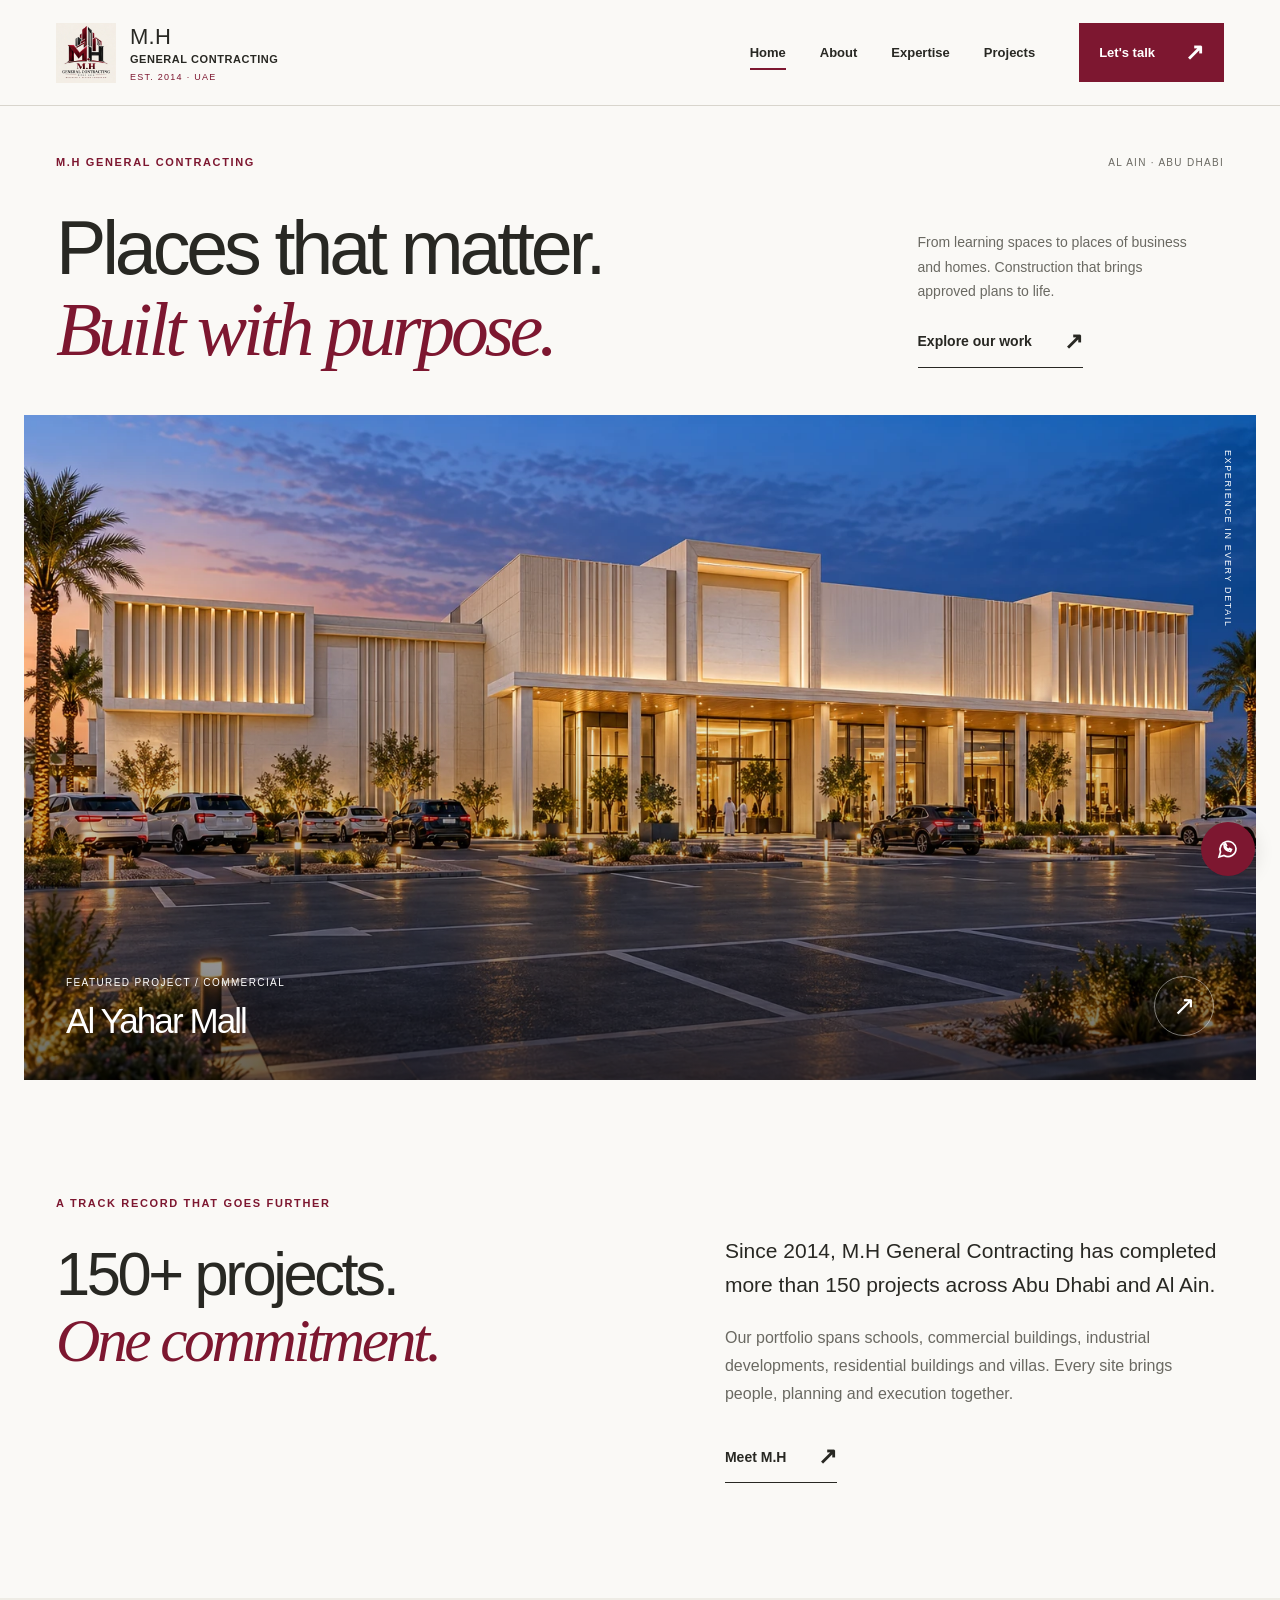
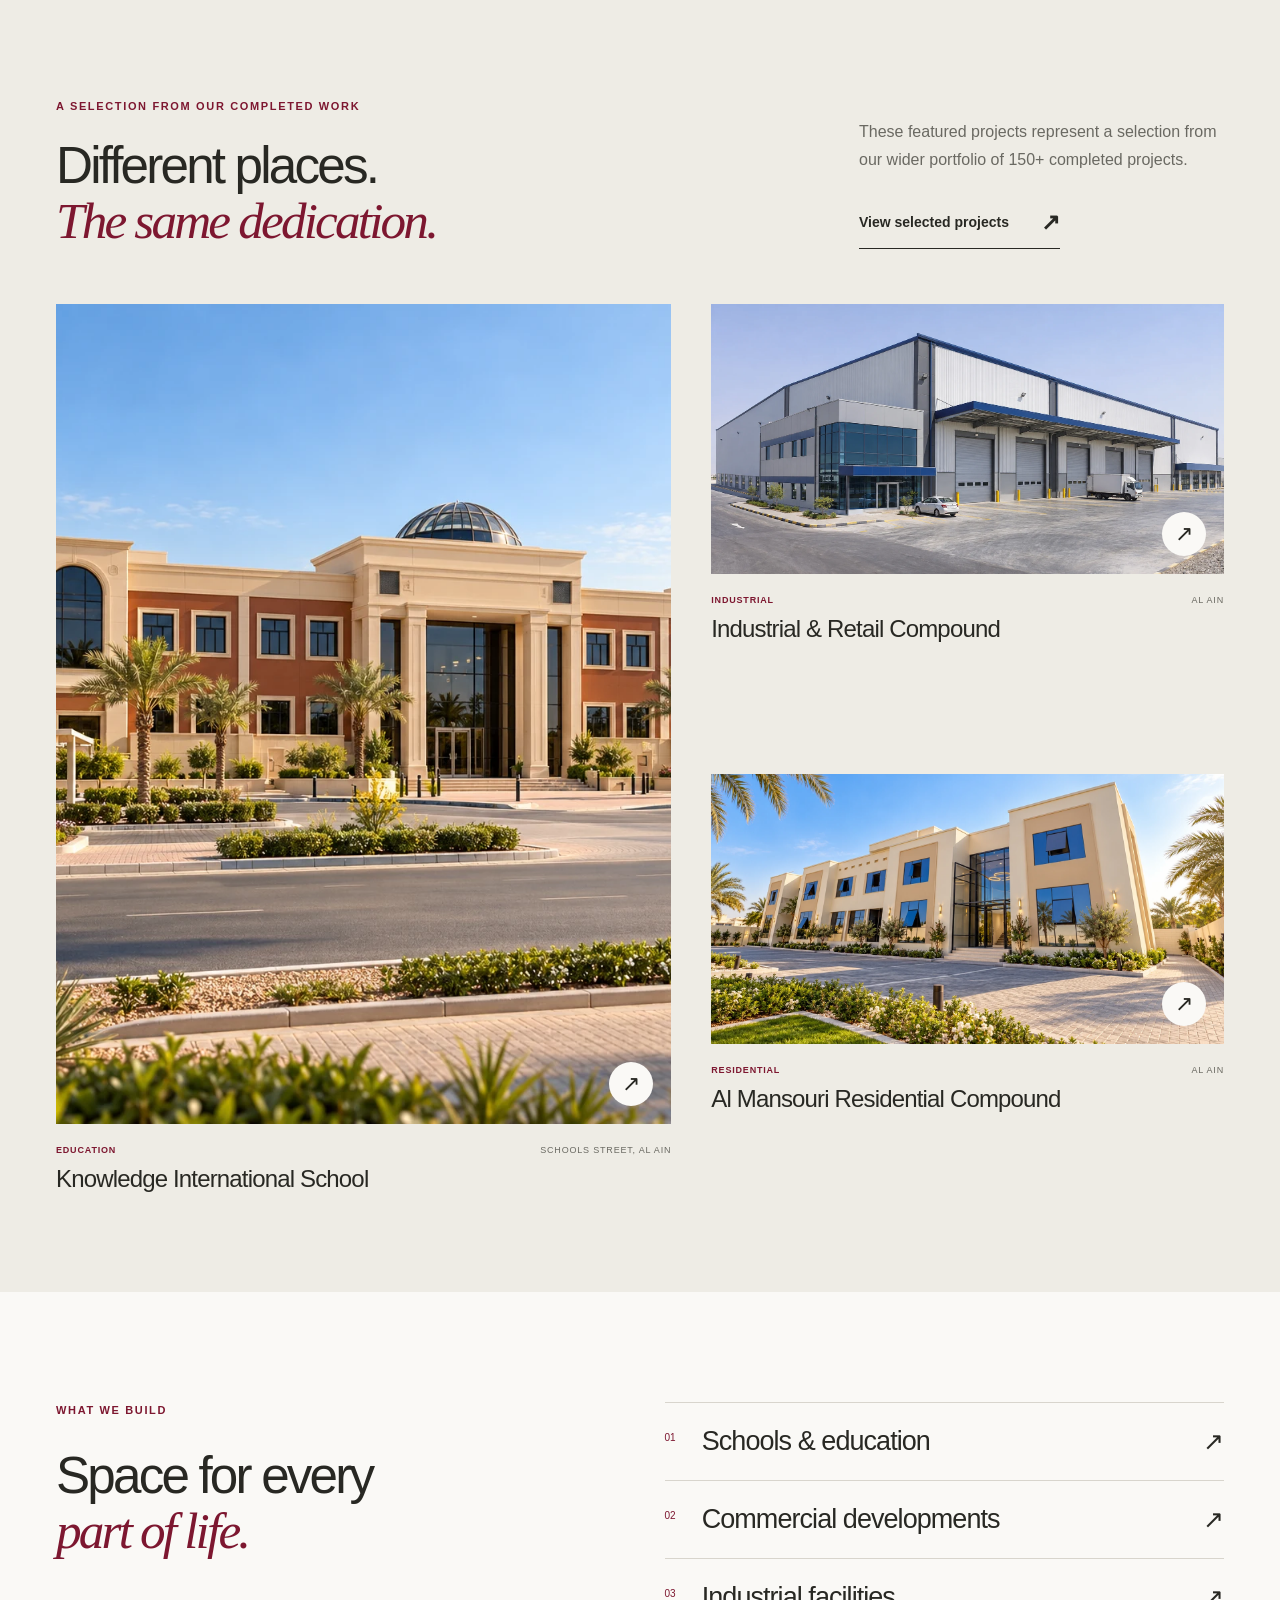
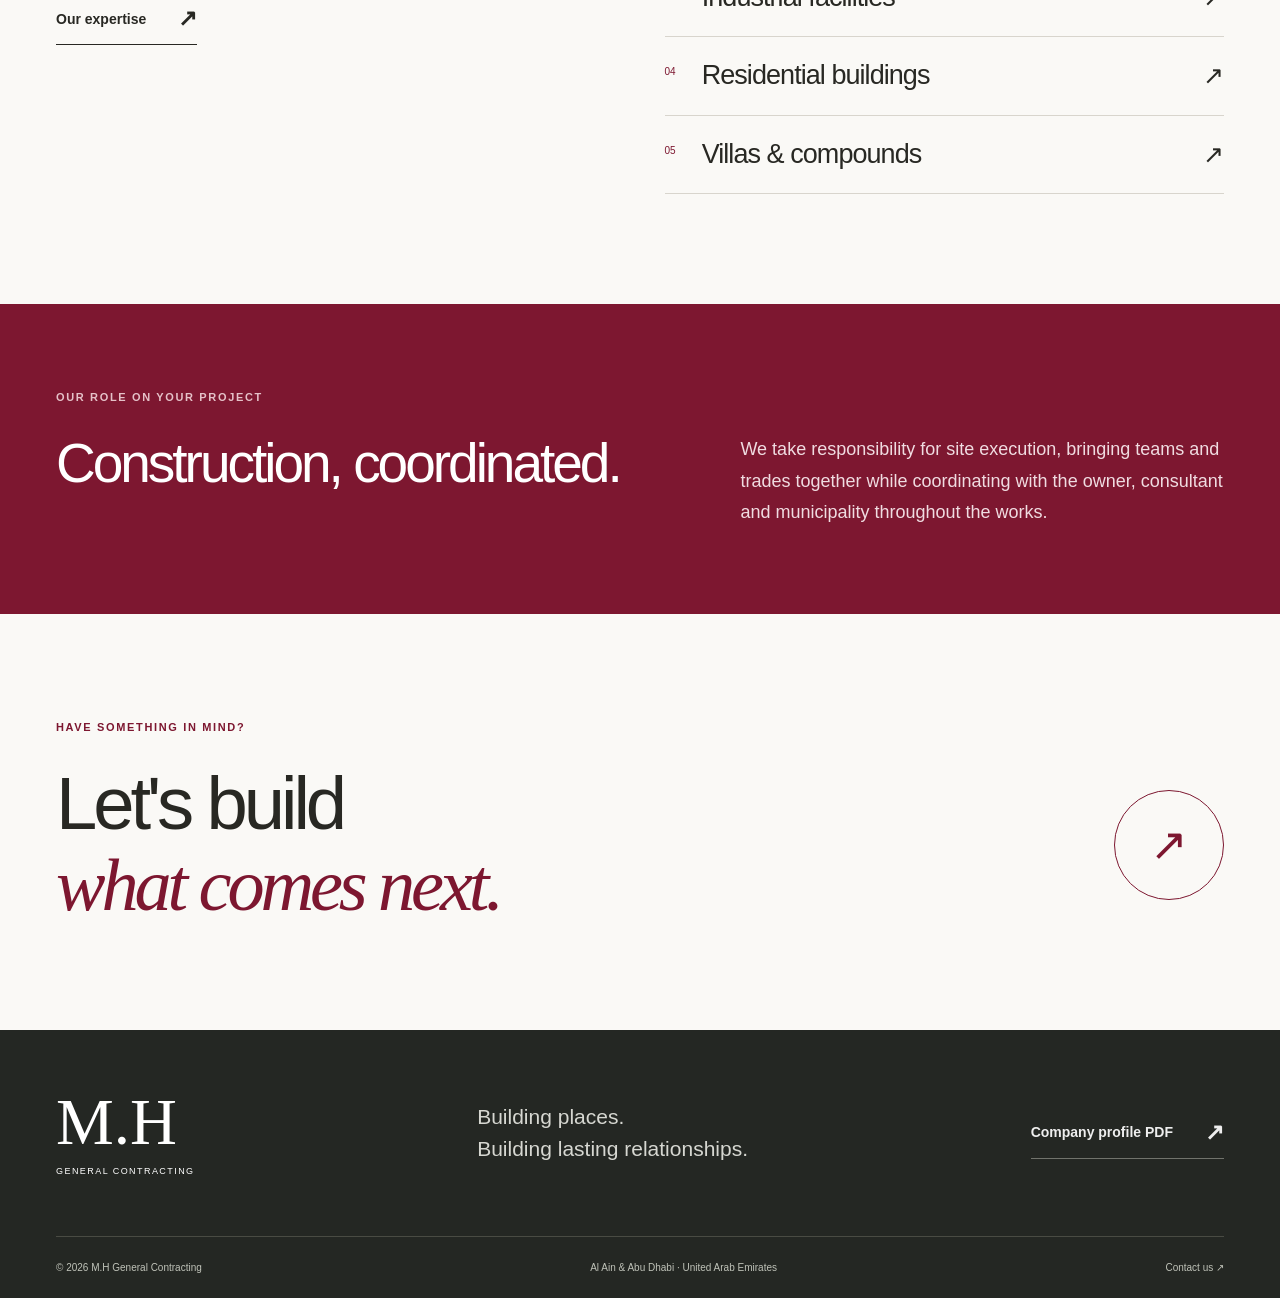
==== commit 7995ed93: "Redesign website with independent pages and 150+ completed projects" ====
--- a/index.html
+++ b/index.html
@@ -1,28 +1,12 @@
-<!doctype html>
-<html lang="en">
-<head>
-<meta charset="UTF-8"><meta name="viewport" content="width=device-width,initial-scale=1">
-<title>M.H General Contracting | Built on Experience. Driven by Commitment.</title>
-<meta name="description" content="M.H General Contracting delivers educational, commercial, industrial and residential construction across Abu Dhabi and Al Ain. Established 2014.">
-<meta name="theme-color" content="#84192e"><meta property="og:title" content="M.H General Contracting"><meta property="og:description" content="Built on experience. Driven by commitment. Construction delivery across Abu Dhabi and Al Ain."><meta property="og:type" content="website"><meta property="og:image" content="https://mh-gc.github.io/MH-general-contracting/assets/mall.webp">
-<link rel="icon" href="assets/logo.webp"><link rel="stylesheet" href="style.css"><link rel="preload" as="image" href="assets/mall.webp"><script src="app.js" defer></script>
-</head>
-<body>
-<a class="skip" href="#main">Skip to content</a>
-<header class="header"><a class="brand" href="#home" aria-label="M.H General Contracting home"><img src="assets/logo.webp" width="66" height="66" alt="M.H logo"><span>M.H <strong>GENERAL CONTRACTING</strong><small>BUILDING A BETTER TOMORROW</small></span></a><button class="menu-toggle" aria-label="Open menu" aria-expanded="false" aria-controls="nav">Menu <span>☰</span></button><nav id="nav" aria-label="Main navigation"><a href="#about">About</a><a href="#expertise">Expertise</a><a href="#projects">Projects</a><a href="#companies">Our companies</a><a href="#contact">Contact</a><a class="button small" href="assets/company-profile.pdf" target="_blank" rel="noopener">Company profile <span>↗</span></a></nav></header>
-<main id="main">
-<section class="hero" id="home"><img class="hero-image" src="assets/mall.webp" alt="Contemporary commercial mall exterior" fetchpriority="high"><div class="hero-shade"></div><div class="hero-content wrap"><p class="eyebrow light">GENERAL CONTRACTING · UNITED ARAB EMIRATES</p><h1>Built on experience.<br><em>Driven by commitment.</em></h1><p class="hero-copy">The people, resources and coordination to bring approved plans to life. Building across Abu Dhabi and Al Ain since 2014.</p><div class="actions"><a class="button" href="#projects">Explore our projects <span>↗</span></a><a class="text-link white" href="#contact">Discuss your project <span>→</span></a></div></div><div class="hero-bottom wrap"><span>EXECUTION. COORDINATION. DELIVERY.</span><a href="#about">Discover M.H <span>↓</span></a></div></section>
-<section class="stats wrap" aria-label="Company at a glance"><div><strong>2014</strong><span>Year established</span></div><div><strong>10<span>+</span></strong><span>Engineers</span></div><div><strong>15<span>+</span></strong><span>Foremen</span></div><div><strong>160</strong><span>Construction workers</span></div></section>
-<section class="section wrap about" id="about"><div class="about-picture"><img src="assets/residential.webp" alt="Residential building in Al Ain" loading="lazy" width="700" height="800"><span class="image-tag">Experience across building sectors.</span></div><div class="about-copy"><p class="eyebrow">01 / WHO WE ARE</p><h2>The capability to build.<br>The discipline to deliver.</h2><p class="lead">M.H General Contracting combines experienced leadership, substantial site resources and coordinated construction delivery.</p><p>Established in 2014, we have developed a diverse portfolio across Abu Dhabi and Al Ain—from schools and commercial destinations to industrial facilities, residential buildings and private villas.</p><p>Our strength lies in turning approved project requirements into organised site action. We coordinate people, materials and work sequences, maintaining clear communication with owners, consultants and the municipality.</p><div class="about-note"><span>Our commitment</span><p>Capable teams. Disciplined execution. Dependable project coordination.</p></div><a class="text-link" href="assets/company-profile.pdf" target="_blank" rel="noopener">Read our company profile <span>↗</span></a></div></section>
-<section class="expertise section" id="expertise"><div class="wrap"><div class="section-heading"><div><p class="eyebrow">02 / WHAT WE BUILD</p><h2>One contractor.<br>A breadth of expertise.</h2></div><p>Practical construction capability, shaped around the requirements of each building and its approved scope.</p></div><div class="sector-grid"><article><span class="sector-number">01</span><h3>Education</h3><p>School buildings, learning facilities, circulation areas and internal finishes.</p><a href="#projects" data-filter-link="Education">View education projects <span>↗</span></a></article><article><span class="sector-number">02</span><h3>Commercial</h3><p>Retail destinations, commercial frontages and investment properties.</p><a href="#projects" data-filter-link="Commercial">View commercial projects <span>↗</span></a></article><article><span class="sector-number">03</span><h3>Industrial</h3><p>Warehouses, workshops, administration facilities and supporting site works.</p><a href="#projects" data-filter-link="Industrial">View industrial projects <span>↗</span></a></article><article><span class="sector-number">04</span><h3>Residential</h3><p>Apartment buildings, residential compounds, private and investment villas.</p><a href="#projects" data-filter-link="Residential">View residential projects <span>↗</span></a></article></div></div></section>
-<section class="section wrap portfolio" id="projects"><div class="section-heading"><div><p class="eyebrow">03 / COMPLETED PROJECTS</p><h2>Our work.<br>Your next possibility.</h2></div><p>A selection of educational, commercial, industrial and residential projects. Explore each project for its location, consultant and construction scope.</p></div><div class="filters" role="group" aria-label="Filter projects"><button class="active" data-filter="All" aria-pressed="true">All projects</button><button data-filter="Commercial" aria-pressed="false">Commercial</button><button data-filter="Education" aria-pressed="false">Education</button><button data-filter="Industrial" aria-pressed="false">Industrial</button><button data-filter="Residential" aria-pressed="false">Residential</button><button data-filter="Villas" aria-pressed="false">Villas</button></div><p class="sr-only" id="project-status" aria-live="polite"></p><div class="project-grid" id="project-grid"></div><div class="center"><button id="show-all" class="button outline">View all projects <span>↓</span></button></div></section>
-<section class="companies section" id="companies"><div class="wrap"><div class="section-heading"><div><p class="eyebrow">04 / OUR COMPANIES</p><h2>Construction strength.<br>Specialist support.</h2></div><p>M.H General Contracting leads the largest projects, supported by a construction branch, a sister villa contractor and shared electrical expertise.</p></div><article class="principal-company"><div><p class="eyebrow light">PRINCIPAL COMPANY / MAJOR PROJECTS</p><h3>M.H General Contracting</h3></div><p>Schools, commercial developments, residential buildings, industrial facilities and villas. The principal company for major construction delivery.</p></article><div class="company-children"><article><span class="eyebrow">CONSTRUCTION BRANCH</span><h3>M.H Global</h3><p>A branch of M.H General Contracting delivering smaller construction projects and villas, with dedicated coordination of its assigned sites.</p></article><article><span class="eyebrow">SISTER COMPANY</span><h3>Al Kawn Al Amer</h3><p>Villa construction and associated residential works, focused on building activities, finishes and practical site execution.</p></article></div><article class="electrical-company"><div><span class="eyebrow">SHARED ELECTRICAL SPECIALIST</span><h3>Wahat Al Wathba</h3></div><p>Electrical installation and associated building electrical works for <strong>M.H General Contracting, M.H Global and Al Kawn Al Amer.</strong></p></article></div></section>
-<section class="section wrap" id="approach"><div class="section-heading"><div><p class="eyebrow">05 / HOW WE WORK</p><h2>Clear responsibilities.<br>Coordinated delivery.</h2></div><p>We execute construction works in accordance with approved drawings and specifications, coordinating technical matters and required inspections through the agreed project channels.</p></div><div class="process"><article><span>01</span><h3>Understand</h3><p>Review project information and clarify priorities with the owner and consultant.</p></article><article><span>02</span><h3>Mobilise</h3><p>Organise site teams, materials, equipment and work sequences.</p></article><article><span>03</span><h3>Execute</h3><p>Supervise construction activities, coordinate trades and follow up on workmanship.</p></article><article><span>04</span><h3>Inspect</h3><p>Coordinate submissions, technical queries and required site inspections.</p></article><article><span>05</span><h3>Complete</h3><p>Follow up on finishes, outstanding items and handover requirements.</p></article></div><div class="priority"><strong>Quality. Safety. Progress.</strong><p>Day-to-day site supervision keeps work priorities visible and aligns teams with the conditions and sequence of the works.</p></div></section>
-<section class="team-section section"><div class="wrap"><div class="section-heading"><div><p class="eyebrow">06 / LEADERSHIP & SITE MANAGEMENT</p><h2>People behind delivery.</h2></div><p>Our projects and area managers report directly to the General Manager, with responsibility for their assigned locations and sites.</p></div><div class="team-grid"><article><span class="initials">MH</span><span class="role">GENERAL MANAGER</span><h3>Eng. Mohamed</h3><span class="experience">23 years of experience</span><p>Company leadership, resource planning and client relationships across Abu Dhabi and Al Ain.</p></article><article><span class="initials">MM</span><span class="role">PROJECTS MANAGER · AL AIN</span><h3>Eng. Mohamed Magde</h3><span class="experience">13 years of experience</span><p>Resource allocation, construction programmes and technical follow-up across a larger portfolio of assigned sites.</p></article><article><span class="initials">SA</span><span class="role">PROJECTS MANAGER · ABU DHABI</span><h3>Eng. Slama Ahmed</h3><span class="experience">11 years of experience</span><p>Site delivery, workmanship, programme follow-up and communication with the owner and consultant.</p></article><article><span class="initials">MA</span><span class="role">AREA MANAGER · AL AIN</span><h3>Eng. Mostafa Ashraf</h3><span class="experience">7 years of experience</span><p>Daily operations, site teams, execution priorities and progress across assigned Al Ain sites.</p></article></div></div></section>
-<section class="download-banner wrap"><div><p class="eyebrow">THE COMPLETE COMPANY PROFILE</p><h2>Discover more about M.H.</h2><p>Our company, organisation, project portfolio and credentials in one document.</p></div><a class="button" href="assets/company-profile.pdf" download="MH-General-Contracting-Profile-2026.pdf">Download profile <span>↓</span></a></section>
-<section class="contact section" id="contact"><div class="wrap contact-layout"><div><p class="eyebrow light">LET'S BUILD WHAT COMES NEXT</p><h2>Have a project<br>in mind?</h2><p>Speak with our team about your construction requirements in Abu Dhabi or Al Ain.</p><a class="button" href="https://wa.me/971559505111" target="_blank" rel="noopener">Start a conversation <span>↗</span></a></div><div class="contact-details"><a href="tel:+971559505111"><span>Mobile / WhatsApp</span><strong>+971 55 950 5111</strong><i>↗</i></a><a href="tel:+97137663651"><span>Telephone</span><strong>+971 3 766 3651</strong><i>↗</i></a><a href="mailto:mohamedhafez2002@yahoo.com"><span>Email</span><strong class="email">mohamedhafez2002@yahoo.com</strong><i>↗</i></a><div class="address"><span>Head office</span><p>Mohamed Manea Mohamed Building<br>Al Murabaa, Town Center, Al Ain<br>United Arab Emirates · P.O. Box 24586</p><a class="text-link white" href="https://www.google.com/maps/search/?api=1&query=Al+Murabaa+Town+Center+Al+Ain+UAE" target="_blank" rel="noopener">View area on map <span>↗</span></a></div></div></div></section>
-</main>
-<footer class="wrap footer"><a class="brand" href="#home"><img src="assets/logo.webp" alt="" width="56" height="56"><span>M.H <strong>GENERAL CONTRACTING</strong><small>BUILDING A BETTER TOMORROW</small></span></a><p>© 2026 M.H General Contracting.</p><a href="#home">Back to top ↑</a></footer>
-<a class="floating-contact" href="https://wa.me/971559505111" target="_blank" rel="noopener" aria-label="Contact M.H on WhatsApp"><svg viewBox="0 0 24 24" fill="none" aria-hidden="true"><path d="M20 11.6a8 8 0 0 1-11.7 7L3 20l1.4-5.1A8 8 0 1 1 20 11.6Z" stroke="currentColor" stroke-width="1.7"/><path d="M8 7.4c.6 3.9 3 6.3 6.7 7.1l1.2-1.7-2.2-1-1 1c-1.6-.6-2.8-1.7-3.3-3.3l.8-.9-1-2-1.2.8Z" stroke="currentColor" stroke-width="1.2"/></svg></a>
-<dialog id="project-dialog" aria-labelledby="dialog-title"><button class="dialog-close" aria-label="Close project details">×</button><div id="dialog-body"></div></dialog>
-</body></html>
+<!doctype html>
+<html lang="en"><head><meta charset="utf-8"><meta name="viewport" content="width=device-width,initial-scale=1"><title>Places that matter. Built with purpose. | M.H General Contracting</title><meta name="description" content="Construction across Abu Dhabi and Al Ain since 2014. Explore selected work from more than 150 completed M.H General Contracting projects."><meta name="theme-color" content="#7d1730"><meta property="og:title" content="Places that matter. Built with purpose. | M.H General Contracting"><meta property="og:type" content="website"><meta property="og:image" content="https://mh-gc.github.io/MH-general-contracting/assets/mall.webp"><link rel="icon" href="assets/logo.webp"><link rel="stylesheet" href="style.css?v=2"><script src="app.js?v=2" defer></script></head><body>
+<a class="skip" href="#main">Skip to content</a>
+<header class="site-header"><a class="brand" href="index.html" aria-label="M.H General Contracting home"><img src="assets/logo.webp" alt="" width="61" height="61"><span>M.H <b>GENERAL CONTRACTING</b><small>EST. 2014 · UAE</small></span></a><button class="menu-toggle" aria-label="Open navigation" aria-expanded="false" aria-controls="navigation"><span></span><span></span></button><nav id="navigation" aria-label="Main navigation"><a href="index.html" aria-current="page">Home</a><a href="about.html" >About</a><a href="services.html" >Expertise</a><a href="projects.html" >Projects</a><a class="nav-contact" href="contact.html" >Let's talk <span>↗</span></a></nav></header>
+<main id="main"><section class="home-intro wrap"><div class="home-kicker"><span class="eyebrow">M.H GENERAL CONTRACTING</span><span class="location">AL AIN · ABU DHABI</span></div><div class="hero-heading"><h1>Places that matter.<br><em>Built with purpose.</em></h1><div class="intro-side"><p>From learning spaces to places of business and homes. Construction that brings approved plans to life.</p><a class="arrow-link" href="projects.html">Explore our work <span>↗</span></a></div></div></section>
+<section class="hero-visual"><img src="assets/mall.webp" alt="Completed Al Yahar Mall exterior at dusk" width="1600" height="900" fetchpriority="high"><div class="hero-caption"><div><span>FEATURED PROJECT / COMMERCIAL</span><h2>Al Yahar Mall</h2></div><a href="project.html?id=mall" aria-label="Explore Al Yahar Mall">↗</a></div><span class="vertical-note">EXPERIENCE IN EVERY DETAIL</span></section>
+<section class="wrap home-proof"><div><p class="eyebrow">A TRACK RECORD THAT GOES FURTHER</p><h2>150+ projects.<br><em>One commitment.</em></h2></div><div><p class="lead">Since 2014, M.H General Contracting has completed more than 150 projects across Abu Dhabi and Al Ain.</p><p>Our portfolio spans schools, commercial buildings, industrial developments, residential buildings and villas. Every site brings people, planning and execution together.</p><a class="arrow-link" href="about.html">Meet M.H <span>↗</span></a></div></section>
+<section class="selected-section"><div class="wrap"><div class="section-heading"><div><p class="eyebrow">A SELECTION FROM OUR COMPLETED WORK</p><h2>Different places.<br><em>The same dedication.</em></h2></div><div><p>These featured projects represent a selection from our wider portfolio of 150+ completed projects.</p><a class="arrow-link" href="projects.html">View selected projects <span>↗</span></a></div></div><div class="selected-grid"><a class="project-card " href="project.html?id=knowledge"><div class="project-photo"><img src="assets/knowledge.webp" alt="Knowledge International School" loading="lazy" width="1000" height="700"><span class="project-go">↗</span></div><div class="card-meta"><span>Education</span><span>Schools Street, Al Ain</span></div><h3>Knowledge International School</h3></a><a class="project-card " href="project.html?id=industrial_concept_a"><div class="project-photo"><img src="assets/industrial_concept_a.webp" alt="Industrial &amp; Retail Compound" loading="lazy" width="1000" height="700"><span class="project-go">↗</span></div><div class="card-meta"><span>Industrial</span><span>Al Ain</span></div><h3>Industrial &amp; Retail Compound</h3></a><a class="project-card " href="project.html?id=residential"><div class="project-photo"><img src="assets/residential.webp" alt="Al Mansouri Residential Compound" loading="lazy" width="1000" height="700"><span class="project-go">↗</span></div><div class="card-meta"><span>Residential</span><span>Al Ain</span></div><h3>Al Mansouri Residential Compound</h3></a></div></div></section>
+<section class="wrap home-expertise"><div><p class="eyebrow">WHAT WE BUILD</p><h2>Space for every<br><em>part of life.</em></h2><a class="arrow-link" href="services.html">Our expertise <span>↗</span></a></div><div class="expertise-links"><a href="projects.html?sector=Education"><span>01</span><h3>Schools & education</h3><b>↗</b></a><a href="projects.html?sector=Commercial"><span>02</span><h3>Commercial developments</h3><b>↗</b></a><a href="projects.html?sector=Industrial"><span>03</span><h3>Industrial facilities</h3><b>↗</b></a><a href="projects.html?sector=Residential"><span>04</span><h3>Residential buildings</h3><b>↗</b></a><a href="projects.html?sector=Villas"><span>05</span><h3>Villas & compounds</h3><b>↗</b></a></div></section>
+<section class="coordination-band"><div class="wrap"><p class="eyebrow">OUR ROLE ON YOUR PROJECT</p><h2>Construction, coordinated.</h2><p>We take responsibility for site execution, bringing teams and trades together while coordinating with the owner, consultant and municipality throughout the works.</p></div></section><section class="contact-strip"><div class="wrap"><p class="eyebrow">HAVE SOMETHING IN MIND?</p><div><h2>Let's build<br><em>what comes next.</em></h2><a class="circle-link" href="contact.html" aria-label="Discuss your project">↗</a></div></div></section></main>
+<footer><div class="wrap footer-top"><a class="footer-brand" href="index.html">M.H<span>GENERAL CONTRACTING</span></a><p>Building places.<br>Building lasting relationships.</p><a class="arrow-link pale" href="assets/company-profile.pdf" target="_blank" rel="noopener">Company profile PDF <span>↗</span></a></div><div class="wrap footer-bottom"><span>© 2026 M.H General Contracting</span><span>Al Ain & Abu Dhabi · United Arab Emirates</span><a href="contact.html">Contact us ↗</a></div></footer>
+<a class="whatsapp" href="https://wa.me/971559505111" target="_blank" rel="noopener" aria-label="Chat with M.H on WhatsApp"><svg viewBox="0 0 24 24" fill="none" stroke="currentColor" stroke-width="1.7" aria-hidden="true"><path d="M20 11.5a8 8 0 0 1-12 7L3 20l1.5-5a8 8 0 1 1 15.5-3.5Z"/><path d="M8 7.5c0 4 2.5 6.5 6.5 7l1-2-2-1-1 1a6 6 0 0 1-3-3l1-1-1-2Z"/></svg><span>WhatsApp</span></a></body></html>
--- a/style.css
+++ b/style.css
@@ -1,6 +1,15 @@
-@font-face{font-family:MH;src:local('Segoe UI')}*{box-sizing:border-box}html{scroll-behavior:smooth;scroll-padding-top:105px}body{margin:0;color:#222529;background:#faf8f4;font-family:MH,'Segoe UI',Arial,sans-serif;font-size:16px;line-height:1.65}a{color:inherit;text-decoration:none}button{font:inherit;cursor:pointer}img{display:block;max-width:100%}h1,h2,h3,p{margin-top:0}h1,h2,h3{line-height:1.12;letter-spacing:-.035em}h2{font-size:clamp(35px,3.8vw,58px);font-weight:650;margin-bottom:24px}h3{font-size:25px}p{color:#626469}.wrap{max-width:1320px;width:calc(100% - 96px);margin-inline:auto}.section{padding-block:110px}.eyebrow{font-size:11px;letter-spacing:.17em;font-weight:750;color:#84192e;margin-bottom:22px}.eyebrow.light{color:#e0bdc3}.header{height:98px;position:sticky;top:0;z-index:20;display:flex;align-items:center;justify-content:space-between;padding:10px 38px;background:#faf8f4f5;backdrop-filter:blur(14px);border-bottom:1px solid #e7e1d9}.brand{display:flex;align-items:center;gap:15px;line-height:1.2;flex-shrink:0}.brand>img{object-fit:contain}.brand>span{font-size:22px;font-weight:800;letter-spacing:.02em}.brand strong{display:block;font-size:11px;letter-spacing:.1em;margin-top:4px}.brand small{font-size:7px;display:block;letter-spacing:.15em;color:#84192e;margin-top:7px}.header nav{display:flex;align-items:center;gap:25px;font-size:13px;font-weight:600}.header nav>a:not(.button){position:relative}.header nav>a:not(.button):after{content:'';position:absolute;left:0;right:100%;bottom:-6px;height:2px;background:#84192e;transition:.2s}.header nav>a:hover:after{right:0}.button{display:inline-flex;align-items:center;justify-content:space-between;gap:35px;padding:16px 24px;background:#84192e;color:white;border:1px solid #84192e;font-size:13px;font-weight:650;line-height:1.4;transition:background .2s,transform .2s}.button:hover{background:#641020;transform:translateY(-2px)}.button span{font-size:20px}.button.small{font-size:11px;padding:13px 17px;gap:22px}.button.outline{color:#84192e;background:transparent}.button.outline:hover{background:#84192e;color:white}.text-link{font-size:13px;font-weight:700;display:inline-flex;gap:35px;align-items:center;border-bottom:1px solid #84192e;padding-bottom:7px;color:#84192e}.text-link.white{color:#fff;border-color:#ffffff60}.menu-toggle{display:none}.hero{position:relative;min-height:690px;height:calc(100svh - 98px);max-height:910px;color:white;background:#24262a;isolation:isolate}.hero-image,.hero-shade{position:absolute;inset:0;width:100%;height:100%;object-fit:cover;z-index:-2}.hero-image{object-position:center 55%}.hero-shade{z-index:-1;background:linear-gradient(90deg,#12151ae0 0%,#14151b92 40%,#12151b17 78%),linear-gradient(0deg,#111318a0,transparent 35%)}.hero-content{padding-top:clamp(100px,12vh,170px)}.hero h1{font-size:clamp(49px,5.6vw,86px);font-weight:650;max-width:1100px;margin-bottom:26px;line-height:1.08}.hero h1 em{font-style:normal;color:#f1e5e3}.hero-copy{font-size:18px;line-height:1.7;max-width:550px;color:#e4e0dc}.actions{display:flex;align-items:center;gap:35px;margin-top:35px}.hero-bottom{position:absolute;bottom:30px;left:0;right:0;display:flex;justify-content:space-between;align-items:center;font-size:10px;letter-spacing:.13em}.hero-bottom a{display:flex;gap:40px;align-items:center;letter-spacing:0;font-size:12px}.hero-bottom a span{font-size:24px}.stats{display:grid;grid-template-columns:repeat(4,1fr);padding-block:38px;border-bottom:1px solid #dcd5cc}.stats>div{border-right:1px solid #dcd5cc;padding-left:45px}.stats>div:first-child{padding-left:0}.stats>div:last-child{border:0}.stats strong{font-size:56px;line-height:1.1;font-weight:500;letter-spacing:-.05em;color:#84192e;display:block}.stats strong>span{font-size:36px;display:inline}.stats>div>span{display:block;font-size:12px;color:#656569;margin-top:9px}.about{display:grid;grid-template-columns:1fr 1fr;gap:95px;align-items:center}.about-picture{position:relative;height:650px}.about-picture>img{height:100%;width:100%;object-fit:cover}.image-tag{position:absolute;bottom:0;right:-25px;background:#84192e;color:white;padding:22px 30px;font-size:12px;max-width:240px}.about-copy .lead{color:#26272b;font-size:20px;line-height:1.6}.about-copy>p{font-size:15px}.about-note{border-left:3px solid #84192e;padding-left:22px;margin:30px 0}.about-note>span{font-size:10px;letter-spacing:.12em;text-transform:uppercase;font-weight:750;color:#84192e}.about-note p{color:#292a2e;font-size:17px;margin:6px 0 0}.section-heading{display:flex;justify-content:space-between;align-items:end;gap:75px;margin-bottom:44px}.section-heading>div{flex:1}.section-heading>p{max-width:400px;margin:0 0 5px;font-size:15px}.section-heading h2{margin-bottom:0}.expertise{background:#eeebe5}.sector-grid{display:grid;grid-template-columns:repeat(4,1fr);gap:0}.sector-grid article{padding:25px 28px 0;border-left:1px solid #cdc5bb;display:flex;flex-direction:column;align-items:start}.sector-grid article:first-child{padding-left:0;border-left:0}.sector-grid article:last-child{padding-right:0}.sector-number{font-size:38px;font-weight:300;line-height:1;color:#a16d77;margin-bottom:43px}.sector-grid h3{font-size:27px;margin-bottom:20px}.sector-grid p{font-size:14px;flex:1;line-height:1.7}.sector-grid a{font-size:11px;color:#84192e;font-weight:700;display:flex;align-items:center;justify-content:space-between;gap:10px;width:100%;margin-top:25px}.sector-grid a span{font-size:20px}.filters{display:flex;gap:9px;flex-wrap:wrap;margin-bottom:30px}.filters button{border:1px solid #d7d1c7;padding:9px 19px;color:#5b5a5d;background:none;font-size:12px;border-radius:2px}.filters button.active,.filters button:hover{background:#84192e;color:white;border-color:#84192e}.project-grid{display:grid;grid-template-columns:repeat(3,1fr);gap:38px 28px;min-height:100px}.project-card{border:0;padding:0;text-align:left;background:none;color:inherit;display:block;cursor:pointer}.project-image{overflow:hidden;position:relative;aspect-ratio:1.36;background:#e9e4dc}.project-image img{height:100%;width:100%;object-fit:cover;transition:transform .5s}.project-card:hover .project-image img{transform:scale(1.045)}.project-image>span{position:absolute;right:14px;bottom:14px;width:38px;height:38px;background:#faf8f4ed;display:grid;place-items:center;font-size:21px;color:#84192e}.project-meta{display:flex;justify-content:space-between;gap:8px;margin:17px 0 8px;color:#84192e;font-size:9px;letter-spacing:.08em;text-transform:uppercase;font-weight:700}.project-card h3{font-size:21px;line-height:1.3;margin-bottom:0;letter-spacing:-.02em}.center{text-align:center;margin-top:46px}.companies{background:#eeebe5}.principal-company{background:#222529;color:white;padding:35px 40px;display:flex;gap:60px;align-items:center;border-left:5px solid #84192e}.principal-company>div{min-width:45%}.principal-company h3{font-size:34px;margin:0}.principal-company p:not(.eyebrow){color:#d1cfcb;font-size:15px;margin:0}.principal-company .eyebrow{font-size:9px;margin-bottom:12px}.company-children{display:grid;grid-template-columns:1fr 1fr;gap:28px;margin-top:28px}.company-children article{padding:32px 36px;background:#faf8f4;border-left:3px solid #84192e}.company-children .eyebrow,.electrical-company .eyebrow{font-size:9px;display:block;margin-bottom:15px}.company-children h3{font-size:29px;margin-bottom:14px}.company-children p{font-size:14px;margin:0}.electrical-company{margin-top:28px;border:1px solid #c5bab0;display:flex;gap:60px;align-items:center;padding:30px 36px}.electrical-company>div{min-width:45%}.electrical-company h3{font-size:29px;margin-bottom:0}.electrical-company p{font-size:14px;margin:0}.electrical-company strong{font-weight:600;color:#282a2d}.process{display:grid;grid-template-columns:repeat(5,1fr);gap:28px}.process article{border-top:2px solid #84192e;padding-top:20px}.process article>span{font-size:30px;color:#986975;font-weight:300}.process h3{font-size:22px;margin:25px 0 15px}.process p{font-size:13px}.priority{margin-top:45px;padding:27px 35px;border-left:3px solid #84192e;background:#eeebe5;display:flex;align-items:center;gap:60px}.priority strong{font-size:20px;min-width:32%}.priority p{font-size:14px;margin:0}.team-section{background:#222529;color:white}.team-section .section-heading>p{color:#b9b8b5}.team-section .eyebrow{color:#d1a7b0}.team-grid{display:grid;grid-template-columns:repeat(4,1fr);gap:28px}.team-grid article{border-top:1px solid #656066;padding-top:27px}.initials{display:grid;place-items:center;width:61px;height:61px;border:1px solid #6d565f;font-size:22px;color:#e0b8c2;font-weight:300;margin-bottom:30px}.role{font-size:8px;letter-spacing:.07em;color:#d5aab5;font-weight:700}.team-grid h3{font-size:22px;line-height:1.25;margin:10px 0 14px;min-height:55px;letter-spacing:-.02em}.experience{font-size:12px;color:#d0ccc8}.team-grid p{font-size:13px;color:#acaaa7;margin-top:18px}.download-banner{display:flex;justify-content:space-between;align-items:center;gap:40px;padding-block:65px}.download-banner h2{font-size:35px;margin-bottom:14px}.download-banner .eyebrow{margin-bottom:16px}.download-banner p{font-size:14px;margin:0}.download-banner .button{flex-shrink:0}.contact{background:#84192e;color:white}.contact-layout{display:grid;grid-template-columns:1fr 1fr;gap:110px}.contact h2{font-size:clamp(53px,5vw,75px);line-height:1.06}.contact p{color:#e0c9ce;max-width:400px;font-size:17px}.contact .button{background:#faf8f4;border-color:#faf8f4;color:#84192e;margin-top:20px}.contact-details>a{display:block;position:relative;padding:0 35px 24px 0;margin-bottom:22px;border-bottom:1px solid #ffffff35}.contact-details>a>span,.address>span{display:block;font-size:10px;text-transform:uppercase;letter-spacing:.09em;color:#dec3c9;margin-bottom:7px}.contact-details strong{font-size:29px;font-weight:500;line-height:1.4;letter-spacing:-.025em}.contact-details strong.email{font-size:clamp(15px,1.65vw,23px);overflow-wrap:anywhere}.contact-details i{position:absolute;right:0;top:22px;font-style:normal;font-size:25px}.address p{font-size:14px}.address .text-link{font-size:12px}.footer{display:flex;align-items:center;justify-content:space-between;gap:25px;padding-block:30px}.footer p,.footer>a:last-child{font-size:10px;margin:0;color:#68696c}.floating-contact{position:fixed;bottom:24px;right:24px;width:54px;height:54px;display:grid;place-items:center;background:#faf8f4;color:#84192e;border:1px solid #ddd0ca;border-radius:50%;z-index:25;box-shadow:0 4px 22px #0002}.floating-contact svg{width:29px;height:29px}dialog{width:min(1100px,calc(100% - 40px));max-height:92svh;padding:0;border:0;background:#faf8f4;color:#222529;box-shadow:0 20px 90px #0005}dialog::backdrop{background:#111318c9;backdrop-filter:blur(4px)}.dialog-close{position:absolute;right:15px;top:15px;z-index:3;border:0;background:#faf8f4;width:40px;height:40px;border-radius:50%;font-size:27px}.dialog-photos{display:grid;grid-template-columns:2fr 1fr;gap:5px;background:#ddd}.dialog-photos img{width:100%;height:330px;object-fit:cover}.dialog-content{padding:32px 40px}.dialog-content h2{font-size:35px;margin-bottom:25px}.dialog-content .eyebrow{margin-bottom:15px}.dialog-columns{display:grid;grid-template-columns:1.5fr 1fr;gap:50px}.dialog-columns p{font-size:15px}.dialog-info{margin:0}.dialog-info div{border-top:1px solid #ddd5ca;padding:10px 0}.dialog-info dt{font-size:9px;font-weight:750;text-transform:uppercase;color:#84192e;letter-spacing:.08em}.dialog-info dd{margin:4px 0 0;font-size:13px}.skip{position:fixed;top:-80px;left:20px;background:#84192e;color:white;padding:12px;z-index:99}.skip:focus{top:10px}.sr-only{position:absolute;width:1px;height:1px;clip-path:inset(50%);overflow:hidden;white-space:nowrap}:focus-visible{outline:3px solid #c28a45;outline-offset:5px}.no-scroll{overflow:hidden}
-@media(min-width:1650px){.hero-content{padding-top:150px}}@media(max-width:1150px){.header{padding-inline:24px}.header nav{gap:16px;font-size:12px}.brand>span{font-size:19px}.brand strong{font-size:9px}.header .brand img{width:55px;height:55px}.wrap{width:calc(100% - 64px)}.about{gap:55px}.about-picture{height:600px}.section-heading{gap:45px}.hero h1{font-size:65px}.contact-layout{gap:60px}.priority{gap:25px}.sector-grid article{padding-inline:20px}.sector-grid h3{font-size:24px}.section-heading>p{max-width:340px}.team-grid{gap:22px}.team-grid h3{font-size:20px}}
-@media(max-width:950px){.header{height:84px}.menu-toggle{display:flex;gap:17px;align-items:center;border:1px solid #d6ccc5;padding:8px 12px;background:none;font-size:12px}.header nav{display:none;position:absolute;left:0;right:0;top:84px;background:#faf8f4;border-bottom:1px solid #d7cec5;padding:25px 32px;flex-direction:column;align-items:stretch;gap:18px}.header nav.open{display:flex}.hero{height:720px;min-height:0}.hero-content{padding-top:120px}.hero h1{font-size:61px}.hero-shade{background:linear-gradient(90deg,#12151ade,#12151a55),linear-gradient(0deg,#11131880,transparent)}.section{padding-block:80px}.about{gap:40px}.about-picture{height:560px}.about-copy h2{font-size:37px}.about-copy .lead{font-size:18px}.image-tag{right:0}.section-heading{align-items:start;gap:40px}.section-heading>p{max-width:300px}.sector-grid{grid-template-columns:1fr 1fr;gap:40px}.sector-grid article:nth-child(3){border-left:0;padding-left:0}.sector-number{margin-bottom:25px}.project-grid{grid-template-columns:1fr 1fr}.process{grid-template-columns:repeat(3,1fr)}.team-grid{grid-template-columns:1fr 1fr;row-gap:35px}.team-grid h3{min-height:0}.principal-company,.electrical-company{gap:30px}.contact-layout{gap:45px}.contact-details strong{font-size:24px}.footer .brand small{display:none}}
-@media(max-width:640px){html{scroll-padding-top:92px}.wrap{width:calc(100% - 40px)}.header{padding-inline:16px}.brand{gap:9px}.brand>span{font-size:18px}.brand strong{font-size:8px}.brand small{font-size:5.5px;letter-spacing:.08em}.header .brand img{width:52px;height:52px}.menu-toggle{padding:7px 10px;font-size:11px}.hero{height:690px}.hero-content{padding-top:100px}.hero h1{font-size:43px;letter-spacing:-.045em;line-height:1.1}.hero-copy{font-size:16px;max-width:335px}.hero .eyebrow{font-size:9px;letter-spacing:.11em}.actions{align-items:start;flex-direction:column;gap:22px;margin-top:28px}.hero-bottom{bottom:20px;font-size:8px}.hero-bottom a{gap:12px;font-size:10px}.stats{grid-template-columns:1fr 1fr;row-gap:26px;padding-block:30px}.stats>div,.stats>div:first-child{padding-left:20px}.stats>div:nth-child(odd){padding-left:0}.stats>div:nth-child(2){border:0}.stats strong{font-size:46px}.stats>div>span{font-size:11px}.section{padding-block:64px}.about{grid-template-columns:1fr;gap:38px}.about-picture{height:420px}.about-copy h2{font-size:35px}.about-copy .lead{font-size:19px}.image-tag{font-size:11px;padding:17px 22px;max-width:215px}.eyebrow{font-size:10px;margin-bottom:18px}.section-heading{display:block;margin-bottom:30px}.section-heading>p{max-width:none;font-size:14px;margin-top:23px}.section-heading h2{font-size:36px}.sector-grid{gap:30px 20px}.sector-grid article{padding:15px 0 0 18px}.sector-grid h3{font-size:23px}.sector-grid p{font-size:12px}.sector-grid a{font-size:10px;line-height:1.5;gap:8px}.sector-number{font-size:31px}.filters{gap:7px}.filters button{padding:8px 12px;font-size:11px}.project-grid{grid-template-columns:1fr;gap:30px}.project-card h3{font-size:22px}.project-image{aspect-ratio:1.42}.project-meta{font-size:9px}.principal-company{padding:27px 25px;display:block}.principal-company h3{font-size:29px}.principal-company p:not(.eyebrow){font-size:14px;margin-top:20px}.company-children{grid-template-columns:1fr;gap:18px;margin-top:18px}.company-children article{padding:27px 25px}.electrical-company{display:block;padding:27px 25px;margin-top:18px}.electrical-company p{margin-top:20px}.company-children h3,.electrical-company h3{font-size:27px}.process{grid-template-columns:1fr 1fr;gap:24px 20px}.process h3{font-size:21px;margin-top:17px}.process p{font-size:12px}.priority{display:block;padding:24px}.priority strong{font-size:19px}.priority p{font-size:13px;margin-top:13px}.team-grid{gap:24px 18px}.team-grid article{padding-top:21px}.initials{width:49px;height:49px;font-size:19px;margin-bottom:22px}.role{font-size:7px;letter-spacing:0;line-height:1.4;display:block;min-height:21px}.team-grid h3{font-size:18px;min-height:45px}.experience{font-size:10px}.team-grid p{font-size:12px}.download-banner{display:block;padding-block:46px}.download-banner h2{font-size:29px}.download-banner .button{margin-top:25px}.contact-layout{grid-template-columns:1fr;gap:50px}.contact h2{font-size:55px}.contact p{font-size:16px}.contact-details strong{font-size:28px}.contact-details strong.email{font-size:21px}.footer{flex-wrap:wrap;gap:20px}.footer .brand{width:100%}.footer .brand img{width:47px;height:47px}.footer p,.footer>a:last-child{font-size:9px}.floating-contact{width:49px;height:49px;right:16px;bottom:16px}dialog{width:calc(100% - 20px);max-height:94svh}.dialog-photos{grid-template-columns:1fr}.dialog-photos img{height:235px}.dialog-photos img+img{height:180px}.dialog-content{padding:25px 22px}.dialog-content h2{font-size:28px}.dialog-columns{grid-template-columns:1fr;gap:20px}.dialog-columns p{font-size:14px}}
+
+:root{--wine:#7d1730;--ink:#282823;--muted:#6a6962;--paper:#faf9f6;--sand:#eeece5;--line:#d8d5cd;--ease:cubic-bezier(.22,.61,.36,1)}*{box-sizing:border-box}html{scroll-behavior:smooth;scroll-padding-top:110px}body{margin:0;background:var(--paper);color:var(--ink);font-family:Arial,Helvetica,sans-serif;-webkit-font-smoothing:antialiased}a{color:inherit;text-decoration:none}button,input{font:inherit}button,a,input{ -webkit-tap-highlight-color:transparent}button{cursor:pointer}img{display:block;max-width:100%;object-fit:cover}p{color:var(--muted);line-height:1.75;font-size:16px;margin:0 0 23px}h1,h2,h3{font-weight:500;margin:0;letter-spacing:-.055em;line-height:1.08}h1{font-size:clamp(48px,5.5vw,86px)}h2{font-size:clamp(36px,4vw,61px)}h3{font-size:26px;letter-spacing:-.035em}em{font-family:Georgia,'Times New Roman',serif;font-weight:400;font-style:italic;color:var(--wine)}.wrap{width:min(1360px,calc(100% - 112px));margin-inline:auto}.eyebrow{display:block;color:var(--wine);font-size:11px;letter-spacing:.15em;font-weight:700;line-height:1.6;margin:0 0 28px;text-transform:uppercase}.lead{font-size:21px;line-height:1.6;color:var(--ink)}.arrow-link{display:inline-flex;align-items:center;justify-content:space-between;gap:32px;font-size:14px;font-weight:600;padding:12px 0;border-bottom:1px solid var(--ink)}.arrow-link span{font-size:23px;transition:transform .25s}.arrow-link:hover span{transform:translate(3px,-3px)}.button{display:inline-flex;justify-content:space-between;align-items:center;gap:35px;background:var(--wine);color:white;padding:20px 26px;font-size:14px;font-weight:600}.button span{font-size:23px}.button:hover{background:#571022}.button.outline{background:transparent;color:var(--wine);border:1px solid var(--wine)}:focus-visible{outline:3px solid #bd8b43;outline-offset:5px}.skip{position:fixed;left:12px;top:-80px;background:var(--wine);color:white;padding:14px;z-index:100}.skip:focus{top:10px}.sr-only{position:absolute;width:1px;height:1px;padding:0;margin:-1px;overflow:hidden;clip:rect(0,0,0,0);white-space:nowrap;border:0}[hidden]{display:none!important}
+.site-header{height:106px;display:flex;align-items:center;justify-content:space-between;padding:0 56px;border-bottom:1px solid var(--line);background:rgba(250,249,246,.97);position:sticky;top:0;z-index:30}.brand{display:flex;gap:14px;align-items:center}.brand img{width:60px;height:66px;object-fit:contain;mix-blend-mode:multiply}.brand>span{font-size:22px;letter-spacing:.01em}.brand b{display:block;font-size:11px;letter-spacing:.05em;margin:3px 0 7px}.brand small{display:block;color:var(--wine);font-size:9px;letter-spacing:.14em}.site-header nav{display:flex;align-items:center;gap:34px;font-size:13px;font-weight:600}.site-header nav>a{position:relative;padding:12px 0}.site-header nav>a:not(.nav-contact):after{content:'';position:absolute;height:2px;background:var(--wine);bottom:2px;left:0;right:100%;transition:right .25s}.site-header nav>a[aria-current]:after,.site-header nav>a:hover:after{right:0}.site-header nav .nav-contact{background:var(--wine);color:white;padding:16px 20px;margin-left:10px;display:flex;align-items:center;gap:30px}.nav-contact span{font-size:23px}.menu-toggle{display:none}
+.home-intro{padding-top:48px;padding-bottom:44px}.home-kicker{display:flex;justify-content:space-between;align-items:center}.home-kicker .eyebrow{margin:0}.location{font-size:10px;color:var(--muted);letter-spacing:.13em}.hero-heading{display:grid;grid-template-columns:1.7fr .65fr;gap:60px;align-items:end;margin-top:36px}.hero-heading h1{font-size:clamp(52px,5.9vw,92px)}.intro-side{padding-bottom:3px;max-width:280px}.intro-side p{font-size:14px;margin-bottom:12px}.hero-visual{height:clamp(440px,52vw,740px);position:relative;margin:0 24px;overflow:hidden;background:var(--sand)}.hero-visual>img{width:100%;height:100%;object-position:center 58%}.hero-visual:after{content:'';position:absolute;inset:40% 0 0;background:linear-gradient(transparent,rgba(0,0,0,.6));pointer-events:none}.hero-caption{position:absolute;bottom:40px;left:42px;right:42px;display:flex;align-items:center;justify-content:space-between;color:white;z-index:1}.hero-caption span{font-size:10px;letter-spacing:.14em}.hero-caption h2{font-size:35px;margin-top:12px}.hero-caption>a{border:1px solid #ffffff70;border-radius:50%;width:60px;height:60px;display:grid;place-items:center;font-size:27px;transition:background .2s}.hero-caption>a:hover{background:var(--wine)}.vertical-note{position:absolute;right:23px;top:35px;writing-mode:vertical-rl;color:#fff;font-size:9px;letter-spacing:.18em;z-index:1}.home-proof{display:grid;grid-template-columns:1.1fr 1fr;gap:120px;padding-block:115px}.home-proof>div:last-child{padding-top:39px}.home-proof h2{font-size:clamp(44px,4.8vw,74px)}.selected-section{background:var(--sand);padding:100px 0}.section-heading{display:flex;justify-content:space-between;align-items:end;gap:65px;margin-bottom:55px}.section-heading>div:last-child:not(:first-child),.section-heading>p{max-width:365px;flex:1}.section-heading>div:first-child{flex:1.5}.section-heading>p{margin:0}.section-heading .eyebrow{margin-bottom:22px}.selected-grid{display:grid;grid-template-columns:1.2fr 1fr;gap:52px 40px}.selected-grid>.project-card:first-child{grid-row:span 2}.selected-grid>.project-card:first-child .project-photo{aspect-ratio:3/4}.selected-grid>.project-card:not(:first-child) .project-photo{aspect-ratio:1.9}.project-photo{aspect-ratio:1.48;position:relative;overflow:hidden;background:#ddd9d1}.project-photo>img{height:100%;width:100%;transition:transform .7s var(--ease)}.project-card:hover img{transform:scale(1.04)}.project-go{position:absolute;right:18px;bottom:18px;background:var(--paper);border-radius:50%;width:44px;height:44px;display:grid;place-items:center;font-size:22px;transition:background .25s,color .25s}.project-card:hover .project-go{background:var(--wine);color:white}.card-meta{display:flex;justify-content:space-between;gap:15px;text-transform:uppercase;font-size:9px;letter-spacing:.09em;color:var(--muted);margin:21px 0 11px}.card-meta>span:first-child{color:var(--wine);font-weight:700}.project-card h3{font-size:24px}.home-expertise{display:grid;grid-template-columns:1fr 1.1fr;gap:100px;padding-block:110px}.home-expertise h2{margin-bottom:35px}.expertise-links>a{display:flex;align-items:center;gap:26px;border-top:1px solid var(--line);padding:24px 0}.expertise-links>a:last-child{border-bottom:1px solid var(--line)}.expertise-links>a>span{font-size:10px;color:var(--wine);align-self:flex-start;padding-top:5px}.expertise-links h3{flex:1;font-size:27px}.expertise-links b{font-size:25px;font-weight:400;transition:transform .2s}.expertise-links>a:hover b{transform:translate(4px,-4px)}.coordination-band{background:var(--wine);color:white;padding:85px 0}.coordination-band .wrap{display:grid;grid-template-columns:1.25fr 1fr;column-gap:80px}.coordination-band .eyebrow{grid-column:1/-1;color:#e5c1c8}.coordination-band h2{font-size:clamp(38px,4.3vw,65px)}.coordination-band p:last-child{color:#f0dce1;font-size:18px;margin:0}.contact-strip{padding-block:105px}.contact-strip .wrap>div{display:flex;align-items:center;justify-content:space-between;gap:35px}.contact-strip h2{font-size:clamp(48px,5.8vw,87px)}.circle-link{width:110px;height:110px;border:1px solid var(--wine);border-radius:50%;color:var(--wine);display:grid;place-items:center;font-size:45px;transition:background .2s,color .2s}.circle-link:hover{background:var(--wine);color:white}
+footer{background:#242723;color:white}.footer-top{display:flex;align-items:center;justify-content:space-between;gap:40px;padding-block:60px}.footer-brand{font-family:Georgia,serif;font-size:65px;line-height:1}.footer-brand span{display:block;font-family:Arial,sans-serif;font-size:9px;letter-spacing:.16em;margin-top:12px}.footer-top p{color:#d6d7d1;font-size:21px;line-height:1.5;margin:0}.arrow-link.pale{color:#eee;border-color:#71736c}.footer-bottom{padding:25px 0;display:flex;justify-content:space-between;gap:20px;border-top:1px solid #494b43;font-size:10px;color:#bfc2b8}.whatsapp{position:fixed;right:25px;bottom:24px;display:flex;align-items:center;gap:9px;padding:15px;border-radius:50px;background:var(--wine);color:#fff;z-index:25;box-shadow:0 3px 20px #0002}.whatsapp svg{width:24px;height:24px}.whatsapp span{font-size:12px;font-weight:600;display:none}.whatsapp:hover span{display:block}
+.page-intro{padding:70px 0 65px}.page-intro h1{max-width:1050px}.page-lead{max-width:680px;margin:30px 0 0;font-size:19px;line-height:1.65}.wide-photo{height:520px;overflow:hidden}.wide-photo img{height:100%;width:100%}.story{display:grid;grid-template-columns:.55fr 1.25fr;gap:80px;padding-block:100px}.story h2{margin-bottom:40px}.story>div{max-width:760px}.stats-section{padding-bottom:90px}.numbers{display:grid;grid-template-columns:repeat(4,1fr);border-top:1px solid var(--line);padding-top:35px;gap:24px}.numbers strong{font-size:72px;letter-spacing:-.06em;font-weight:500;color:var(--wine)}.numbers strong span{font-size:39px;vertical-align:top}.numbers p{font-size:13px;margin:10px 0 0}.companies-section{background:var(--sand);padding:95px 0}.company-main{border-top:2px solid var(--wine);padding:30px;background:var(--paper);max-width:750px}.company-main>span,.company-branches article>span{font-size:10px;font-weight:700;letter-spacing:.09em;color:var(--wine)}.company-main h3{font-size:36px;margin:18px 0}.company-main p{max-width:620px;margin:0}.company-branches{display:grid;grid-template-columns:repeat(3,1fr);gap:38px;padding-top:45px;position:relative}.company-branches:before{content:'';position:absolute;left:30px;top:0;height:45px;width:1px;background:var(--line)}.company-branches article{border-top:1px solid var(--line);padding-top:25px}.company-branches h3{margin:18px 0;font-size:27px}.company-branches p{font-size:15px;margin:0}.team-section{padding-block:100px}.team-grid{display:grid;grid-template-columns:repeat(4,1fr);gap:28px}.team-monogram{font-family:Georgia,serif;font-size:48px;color:var(--wine);border-bottom:1px solid var(--line);padding:10px 0 28px;margin-bottom:25px}.team-grid .eyebrow{font-size:9px;min-height:30px;margin-bottom:10px;letter-spacing:.05em}.team-grid h3{font-size:23px;letter-spacing:-.04em}.experience{display:block;font-size:12px;color:var(--wine);margin:15px 0}.team-grid p{font-size:14px;margin:0}
+.service-list{padding-bottom:40px}.service-row{display:grid;grid-template-columns:1fr 1fr;gap:80px;align-items:center;padding:60px 0;border-top:1px solid var(--line)}.service-row:nth-child(even) .service-img{order:2}.service-img{aspect-ratio:1.16;overflow:hidden}.service-img img{width:100%;height:100%}.service-copy h2{font-size:46px;margin-bottom:25px}.service-copy p:not(.lead){font-size:15px}.service-copy .lead{font-size:19px}.process-section{background:var(--sand);padding:90px 0}.process-grid{display:grid;grid-template-columns:repeat(4,1fr);gap:35px}.process-grid article{border-top:1px solid var(--line);padding-top:25px}.process-grid article>span{font-family:Georgia,serif;font-size:40px;color:var(--wine)}.process-grid h3{margin:35px 0 20px;font-size:25px}.process-grid p{font-size:14px;margin:0}
+.project-title-row{display:flex;align-items:end;justify-content:space-between;gap:45px}.portfolio-count{display:flex;gap:20px;align-items:center;padding-bottom:8px}.portfolio-count strong{font-size:80px;letter-spacing:-.07em;font-weight:500;color:var(--wine)}.portfolio-count span{font-size:12px;line-height:1.6;color:var(--muted)}.portfolio-tools{display:flex;justify-content:space-between;align-items:center;gap:28px;border-block:1px solid var(--line);padding-block:22px}.filters{display:flex;flex-wrap:wrap;gap:5px}.filters button{border:0;background:transparent;padding:12px 15px;font-size:12px;color:var(--muted)}.filters button[aria-pressed=true]{background:var(--wine);color:white}.filters button:hover:not([aria-pressed=true]){background:var(--sand)}.project-search{display:flex;align-items:center;border-bottom:1px solid var(--line);min-width:240px;gap:15px}.project-search input{width:100%;border:0;background:transparent;padding:13px 0;font-size:12px;color:var(--ink);min-width:0}.project-search>span:last-child{font-size:26px}.results-count{font-size:12px;margin:25px 0}.portfolio-grid{display:grid;grid-template-columns:repeat(2,minmax(0,1fr));gap:55px 38px}.portfolio-grid .project-card:nth-child(4n+2){margin-top:65px}.portfolio-note{margin:60px 0 0;padding-top:25px;border-top:1px solid var(--line);font-size:13px}.empty-results{padding:60px 20px;text-align:center;background:var(--sand)}
+.detail-shell{padding-top:40px}.back-link{display:inline-block;font-size:12px;color:var(--muted);padding:12px 0;margin-bottom:40px}.detail-title .eyebrow{margin-bottom:20px}.detail-title h1{font-size:clamp(44px,5.4vw,80px);max-width:1000px}.detail-title>p{margin:25px 0 35px;font-size:16px}.detail-main-image{margin:0;position:relative}.detail-main-image button,.detail-gallery button{border:0;padding:0;background:var(--sand);width:100%;text-align:left;cursor:zoom-in;position:relative;display:block}.detail-main-image img{width:100%;aspect-ratio:1.82}.zoom-label{position:absolute;right:18px;bottom:18px;color:white;background:#2228;padding:12px 15px;font-size:11px;pointer-events:none}.detail-copy{display:grid;grid-template-columns:1.2fr .7fr;gap:110px;padding:75px 0}.detail-copy h2{font-size:40px;margin-bottom:30px}.detail-copy .lead{font-size:21px}.scope-box{margin-top:40px;padding-top:25px;border-top:1px solid var(--line)}.scope-box .eyebrow{margin-bottom:15px}.project-facts{margin:0}.project-facts>div{border-top:1px solid var(--line);padding:19px 0}.project-facts dt{font-size:10px;letter-spacing:.12em;color:var(--wine);margin-bottom:11px;font-weight:600;text-transform:uppercase}.project-facts dd{margin:0;font-size:16px;line-height:1.5}.detail-gallery img{width:100%;aspect-ratio:1.8}.detail-gallery figcaption{font-size:11px;color:var(--muted);padding-top:14px}.detail-gallery{margin:0}.next-project{margin-top:70px;padding:35px 0;border-block:1px solid var(--line);display:flex;align-items:center;justify-content:space-between;gap:40px}.next-project .eyebrow{margin:0 0 10px}.next-project h3{font-size:31px}.next-project>span{font-size:42px;color:var(--wine)}.lightbox{border:0;background:#161815;color:white;padding:0;width:min(1500px,95vw);max-width:95vw;max-height:94vh;overflow:auto}.lightbox::backdrop{background:#000d}.lightbox img{width:100%;max-height:84vh;object-fit:contain}.lightbox-top{display:flex;justify-content:space-between;align-items:center;padding:15px 20px;gap:20px}.lightbox-top p{color:#eee;font-size:12px;margin:0}.lightbox-close{color:white;background:transparent;border:1px solid #fff7;padding:8px 13px;font-size:14px}.no-scroll{overflow:hidden}.project-error{padding-block:60px}.project-error p{max-width:600px}
+.contact-grid{display:grid;grid-template-columns:1fr 1fr;gap:90px;padding-bottom:95px}.contact-main{background:var(--sand);padding:45px}.contact-main h2{font-size:45px;margin-bottom:25px}.contact-main p:not(.eyebrow){font-size:15px}.contact-main .button{width:100%;margin:5px 0 15px}.contact-list>a{display:block;border-top:1px solid var(--line);padding:23px 30px 23px 0;position:relative}.contact-list>a>span,.office>span{display:block;font-size:10px;font-weight:700;letter-spacing:.12em;color:var(--wine);margin-bottom:14px}.contact-list strong{font-size:27px;font-weight:500;letter-spacing:-.03em}.contact-list strong.email{font-size:21px;overflow-wrap:anywhere}.contact-list>a>b{position:absolute;right:0;top:45px;font-size:24px;font-weight:400}.office{border-top:1px solid var(--line);padding-top:25px}.office h3{font-size:24px;margin-bottom:20px}.office p{font-size:15px;margin-bottom:12px}.office .arrow-link{font-size:12px}.contact-download{display:flex;justify-content:space-between;align-items:center;gap:40px;padding:50px 0 85px;border-top:1px solid var(--line)}.contact-download h2{font-size:38px;margin-bottom:20px}.contact-download .eyebrow{margin-bottom:15px}.contact-download p:last-child{margin:0}.contact-download .button{flex-shrink:0}
+@media(min-width:1600px){.hero-heading{grid-template-columns:1.7fr .6fr}.hero-heading h1{font-size:95px}}
+@media(max-width:1100px){.wrap{width:calc(100% - 64px)}.site-header{padding-inline:32px;height:96px}.site-header nav{gap:22px}.hero-heading{gap:30px;grid-template-columns:1.6fr .7fr}.hero-heading h1{font-size:61px}.home-proof{gap:60px}.home-expertise{gap:55px}.section-heading{gap:40px}.service-row{gap:45px}.service-copy h2{font-size:38px}.portfolio-tools{flex-direction:column;align-items:stretch}.project-search{max-width:100%}.team-grid{grid-template-columns:1fr 1fr;gap:45px}.contact-grid{gap:45px}.contact-main{padding:30px}.contact-list strong{font-size:25px}.contact-list strong.email{font-size:19px}.detail-copy{gap:60px}.portfolio-count{flex-direction:column;gap:0;align-items:flex-start}.portfolio-count strong{font-size:70px}.footer-top{gap:25px}.footer-top p{font-size:18px}.numbers strong{font-size:60px}}
+@media(max-width:760px){html{scroll-padding-top:90px}.wrap{width:calc(100% - 40px)}.site-header{height:84px;padding-inline:20px}.brand{gap:10px}.brand img{width:44px;height:54px}.brand>span{font-size:19px}.brand b{font-size:9px}.brand small{font-size:8px}.menu-toggle{display:flex;flex-direction:column;gap:7px;border:0;padding:15px 3px;background:transparent;width:36px}.menu-toggle span{height:1px;background:var(--ink);width:29px;transition:transform .2s}.menu-toggle[aria-expanded=true] span:first-child{transform:translateY(4px) rotate(45deg)}.menu-toggle[aria-expanded=true] span:last-child{transform:translateY(-4px) rotate(-45deg)}.site-header nav{display:none;position:absolute;left:0;right:0;top:84px;padding:20px;background:var(--paper);border-bottom:1px solid var(--line);flex-direction:column;align-items:stretch;gap:5px;box-shadow:0 15px 20px #0001}.site-header nav.open{display:flex}.site-header nav>a{padding:15px 0;font-size:16px}.site-header nav .nav-contact{margin:10px 0 0;justify-content:space-between;padding:14px 18px}.site-header nav>a:not(.nav-contact):after{display:none}.site-header nav>a[aria-current]{color:var(--wine)}.site-header nav .nav-contact[aria-current]{color:white}.home-intro{padding-top:30px;padding-bottom:30px}.home-kicker .eyebrow{font-size:9px;letter-spacing:.1em}.location{font-size:8px;letter-spacing:.07em}.hero-heading{display:block;margin-top:30px}.hero-heading h1{font-size:clamp(41px,8.7vw,65px);letter-spacing:-.055em;line-height:1.07}.intro-side{max-width:100%;display:flex;align-items:end;gap:25px;margin-top:25px}.intro-side p{font-size:12px;line-height:1.6;flex:1;margin:0}.intro-side .arrow-link{font-size:11px;gap:14px;flex-shrink:0;padding-bottom:5px}.hero-visual{margin-inline:10px;height:440px}.hero-visual>img{object-position:55% center}.hero-caption{left:20px;right:20px;bottom:24px}.hero-caption span{font-size:8px;letter-spacing:.1em}.hero-caption h2{font-size:29px;margin-top:10px}.hero-caption>a{width:46px;height:46px;font-size:23px}.vertical-note{right:15px;top:24px;font-size:8px}.home-proof{display:block;padding-block:65px}.home-proof h2{font-size:49px}.home-proof>div:last-child{padding-top:30px}.lead{font-size:19px}p{font-size:15px}.eyebrow{font-size:10px;margin-bottom:23px}.selected-section{padding-block:65px}.section-heading{display:block;margin-bottom:35px}.section-heading>div:last-child:not(:first-child),.section-heading>p{max-width:100%;margin-top:25px}.section-heading h2{font-size:39px}.section-heading>div>p:not(.eyebrow){font-size:14px;margin-bottom:10px}.selected-grid{grid-template-columns:1fr;gap:35px}.selected-grid>.project-card:first-child{grid-row:auto}.selected-grid>.project-card:first-child .project-photo,.selected-grid>.project-card:not(:first-child) .project-photo{aspect-ratio:1.35}.card-meta{font-size:8px;margin-top:16px}.project-card h3{font-size:25px}.home-expertise{display:block;padding-block:65px}.home-expertise>div:first-child{margin-bottom:40px}.home-expertise h2{font-size:43px;margin-bottom:20px}.expertise-links>a{padding-block:22px;gap:20px}.expertise-links h3{font-size:24px}.coordination-band{padding-block:60px}.coordination-band .wrap{display:block}.coordination-band h2{font-size:43px;margin-bottom:25px}.coordination-band p:last-child{font-size:16px}.contact-strip{padding-block:70px}.contact-strip h2{font-size:clamp(37px,8vw,59px)}.contact-strip .wrap>div{gap:15px}.circle-link{width:65px;height:65px;font-size:30px;flex-shrink:0}.footer-top{flex-wrap:wrap;padding-block:45px;gap:30px}.footer-brand{font-size:58px}.footer-top p{font-size:17px}.footer-top>.arrow-link{width:100%;font-size:12px}.footer-bottom{flex-direction:column;font-size:9px;gap:15px;padding-bottom:30px}.whatsapp{right:17px;bottom:17px;padding:13px}.whatsapp:hover span{display:none}.page-intro{padding:48px 0 45px}.page-intro h1{font-size:clamp(39px,8.5vw,61px)}.page-lead{font-size:16px;margin-top:25px}.wide-photo{height:340px}.story{display:block;padding-block:60px}.story h2{font-size:41px;margin-bottom:28px}.stats-section{padding-bottom:60px}.numbers{grid-template-columns:1fr 1fr;row-gap:30px}.numbers strong{font-size:60px}.numbers strong span{font-size:30px}.numbers p{font-size:12px}.companies-section{padding-block:65px}.company-main{padding:24px}.company-main h3{font-size:29px}.company-main p{font-size:14px}.company-branches{grid-template-columns:1fr;gap:28px;padding-top:30px;padding-left:24px}.company-branches:before{left:0;top:0;bottom:0;height:auto}.company-branches h3{font-size:27px}.company-branches p{font-size:14px}.team-section{padding-block:65px}.team-grid{gap:35px 20px}.team-monogram{font-size:40px;padding-bottom:20px}.team-grid h3{font-size:22px;line-height:1.2}.team-grid .eyebrow{font-size:8px;min-height:30px;line-height:1.7}.team-grid p{font-size:12px;line-height:1.65}.experience{font-size:10px;margin-block:12px}.service-row{display:flex;flex-direction:column;gap:30px;padding-block:35px;align-items:stretch}.service-row:nth-child(even) .service-img{order:0}.service-img{aspect-ratio:1.35}.service-copy h2{font-size:37px}.service-copy .lead{font-size:18px}.service-copy p:not(.lead){font-size:14px}.service-copy .eyebrow{margin-bottom:18px}.process-section{padding-block:65px}.process-grid{grid-template-columns:1fr 1fr;gap:35px 23px}.process-grid h3{font-size:24px;margin:23px 0 16px}.process-grid p{font-size:13px}.process-grid article>span{font-size:33px}.project-title-row{align-items:center;gap:22px}.projects-intro h1{font-size:43px}.portfolio-count strong{font-size:48px}.portfolio-count span{font-size:9px;line-height:1.4}.portfolio-tools{padding-block:18px;gap:17px}.filters{gap:3px}.filters button{font-size:11px;padding:10px 11px}.project-search input{font-size:13px}.portfolio-grid{grid-template-columns:1fr;gap:35px}.portfolio-grid .project-card:nth-child(4n+2){margin-top:0}.portfolio-note{font-size:12px;margin-top:40px}.detail-shell{padding-top:25px}.back-link{margin-bottom:30px}.detail-title h1{font-size:43px}.detail-title>p{font-size:14px;margin-block:20px 28px}.detail-main-image img{aspect-ratio:1.15}.zoom-label{right:12px;bottom:12px;padding:9px;font-size:9px}.detail-copy{display:flex;flex-direction:column;gap:35px;padding-block:45px}.detail-copy h2{font-size:34px;margin-bottom:22px}.detail-copy .lead{font-size:18px}.scope-box{margin-top:30px}.project-facts{display:grid;grid-template-columns:1fr 1fr;gap:0 20px}.project-facts dd{font-size:14px}.project-facts dt{font-size:9px}.detail-gallery img{aspect-ratio:1.25}.next-project{margin-top:45px;gap:25px}.next-project h3{font-size:25px}.next-project>span{font-size:35px}.contact-grid{display:flex;flex-direction:column;gap:45px;padding-bottom:60px}.contact-main{padding:28px}.contact-main h2{font-size:39px}.contact-main .button{font-size:12px;gap:15px;padding:17px}.contact-main .arrow-link{font-size:12px}.contact-list strong{font-size:28px}.contact-list strong.email{font-size:21px}.contact-download{display:block;padding-block:35px 65px}.contact-download h2{font-size:35px}.contact-download .button{margin-top:25px;font-size:13px}.office h3{font-size:24px}}
+@media(max-width:370px){.hero-heading h1{font-size:38px}.intro-side{display:block}.intro-side .arrow-link{margin-top:12px}.home-kicker .location{display:none}.projects-intro h1{font-size:38px}.portfolio-count strong{font-size:43px}.contact-strip h2{font-size:34px}.contact-list strong.email{font-size:19px}.team-grid{grid-template-columns:1fr}.team-grid .eyebrow{min-height:0}}
 @media(prefers-reduced-motion:reduce){html{scroll-behavior:auto}*,*:before,*:after{transition:none!important;animation:none!important}}
-[hidden]{display:none!important}
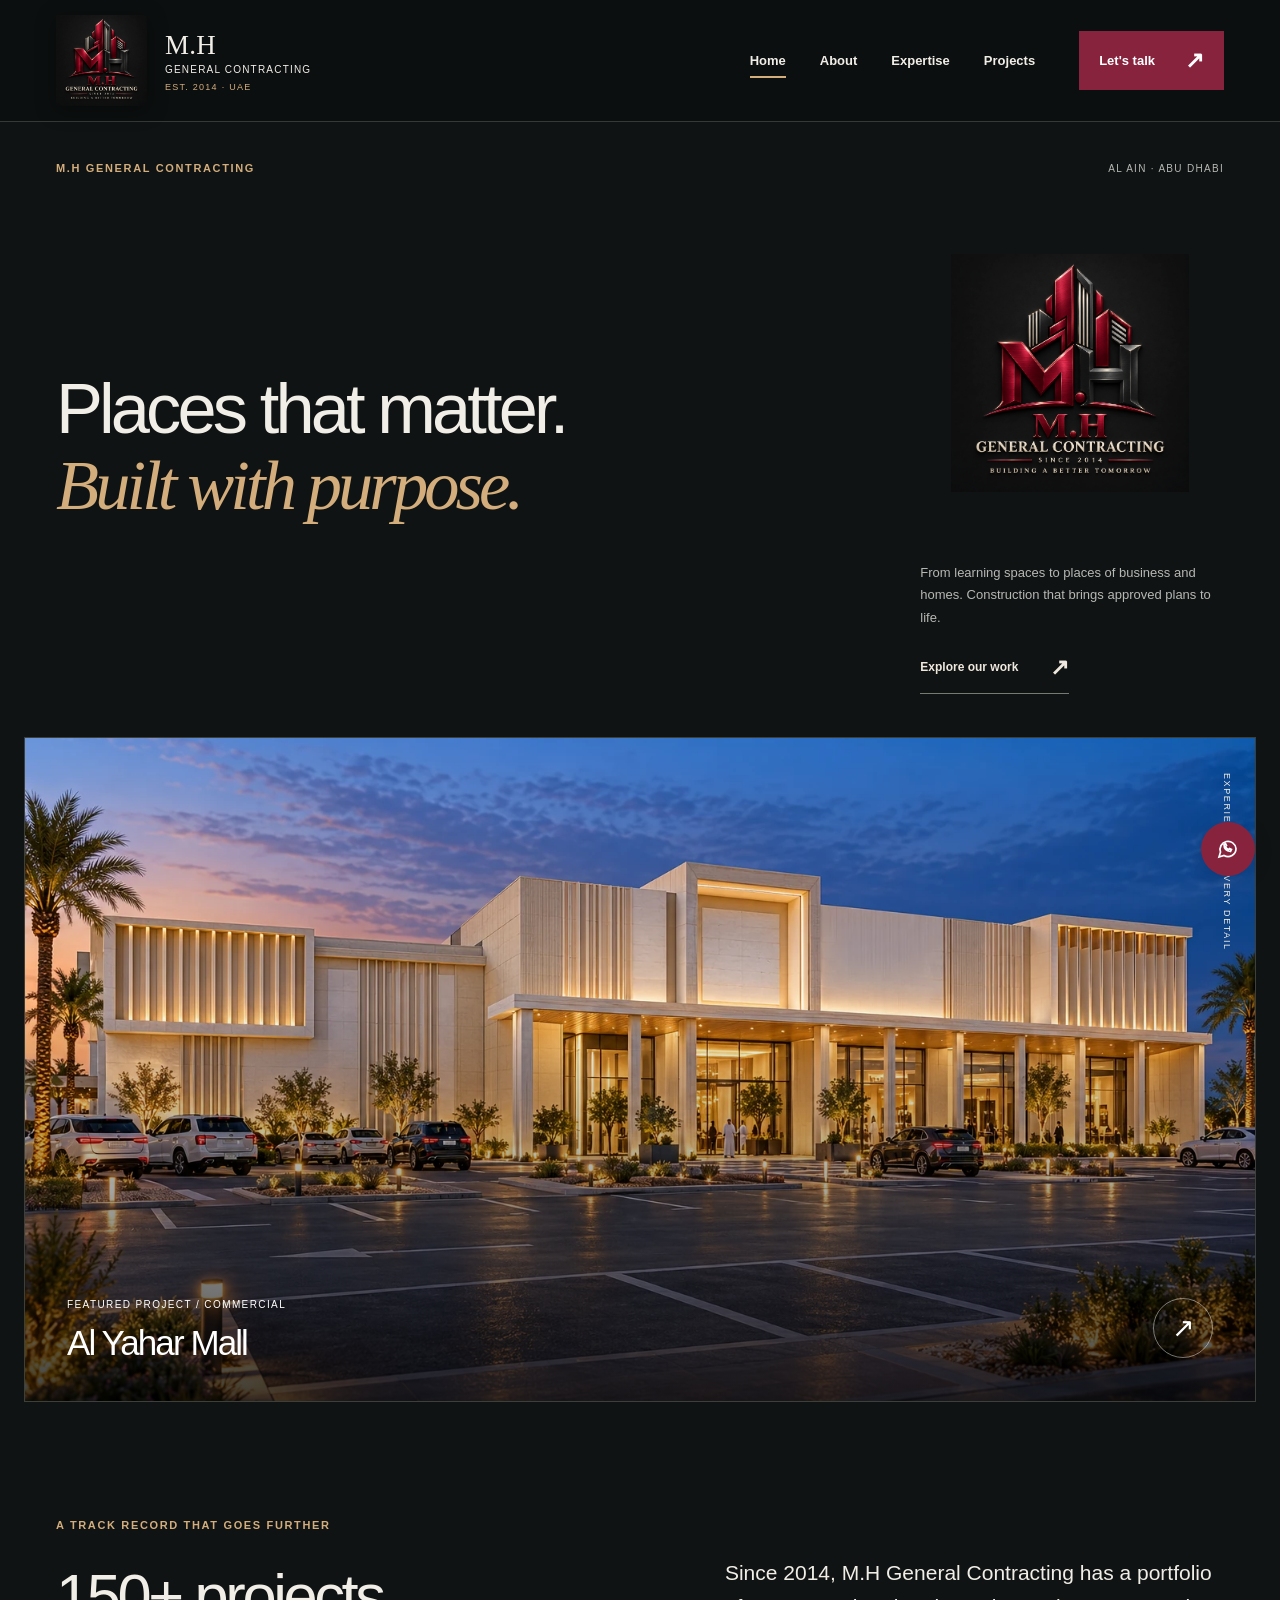
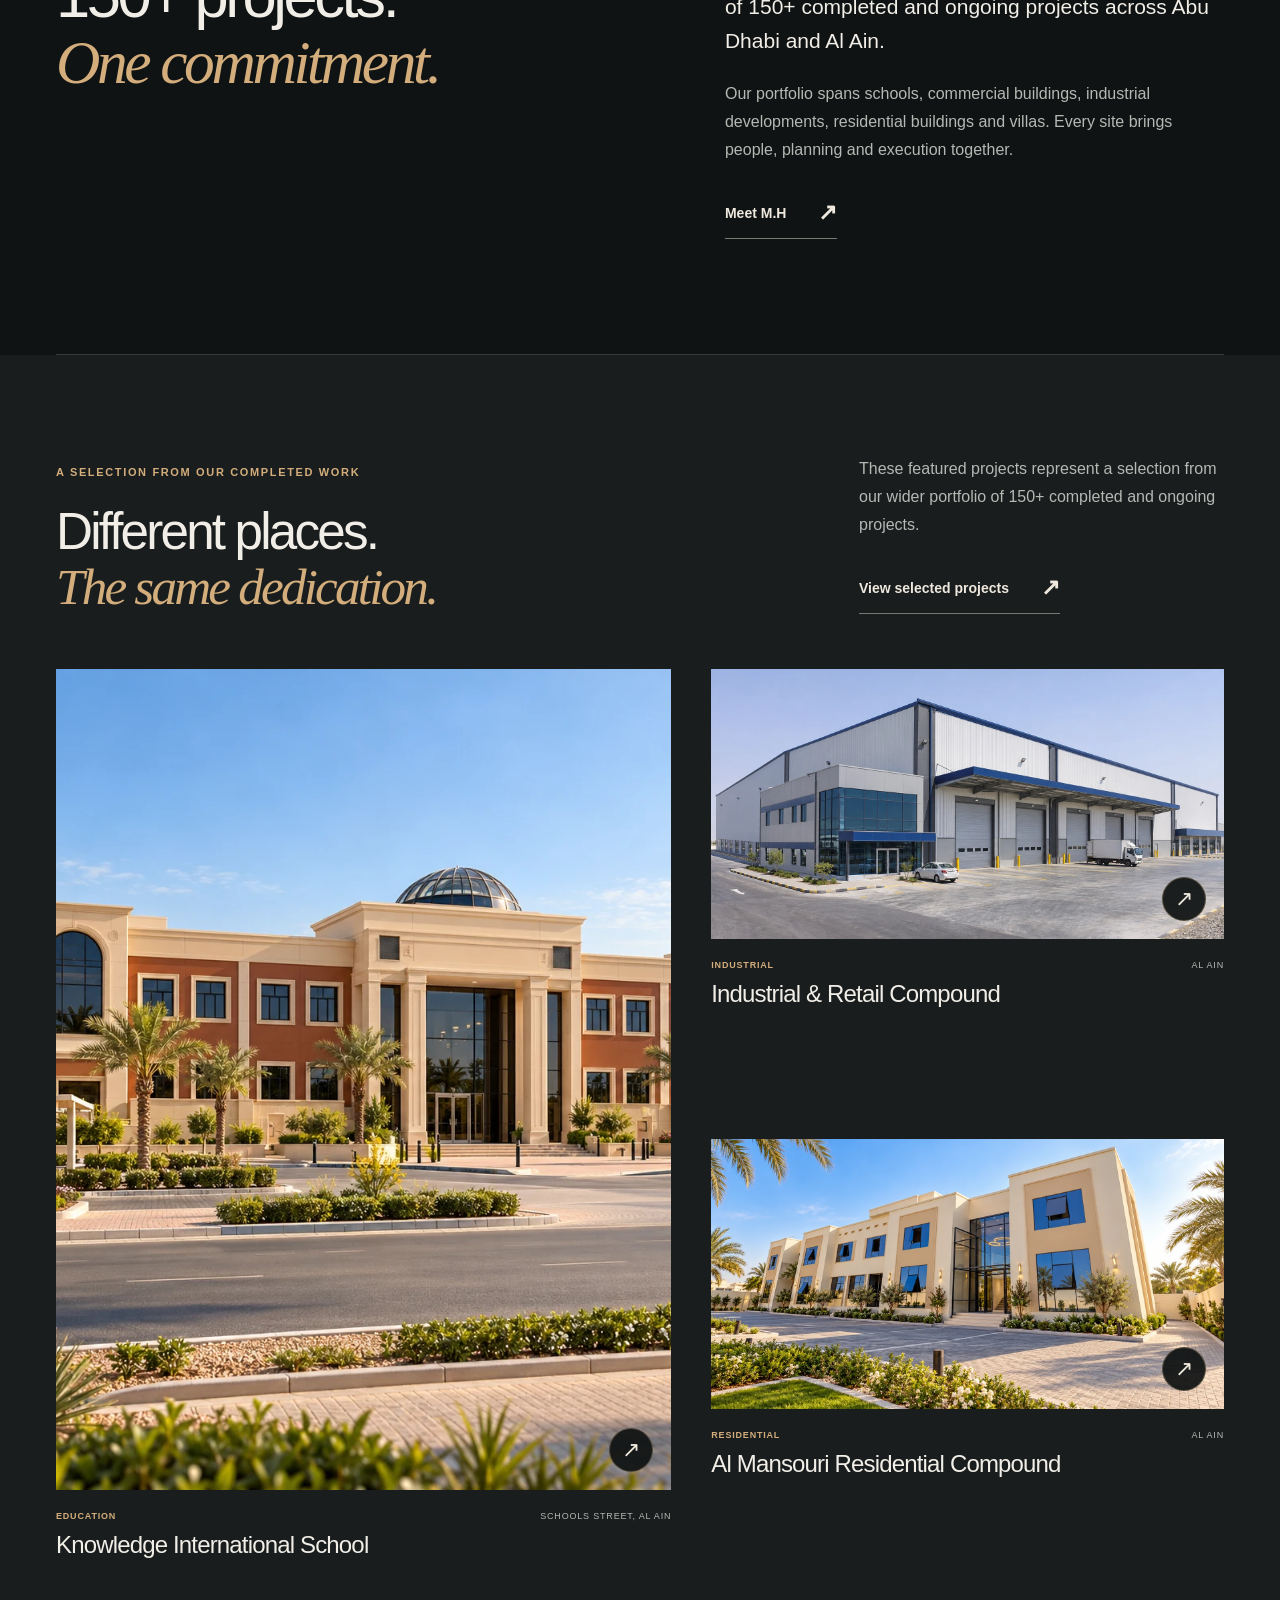
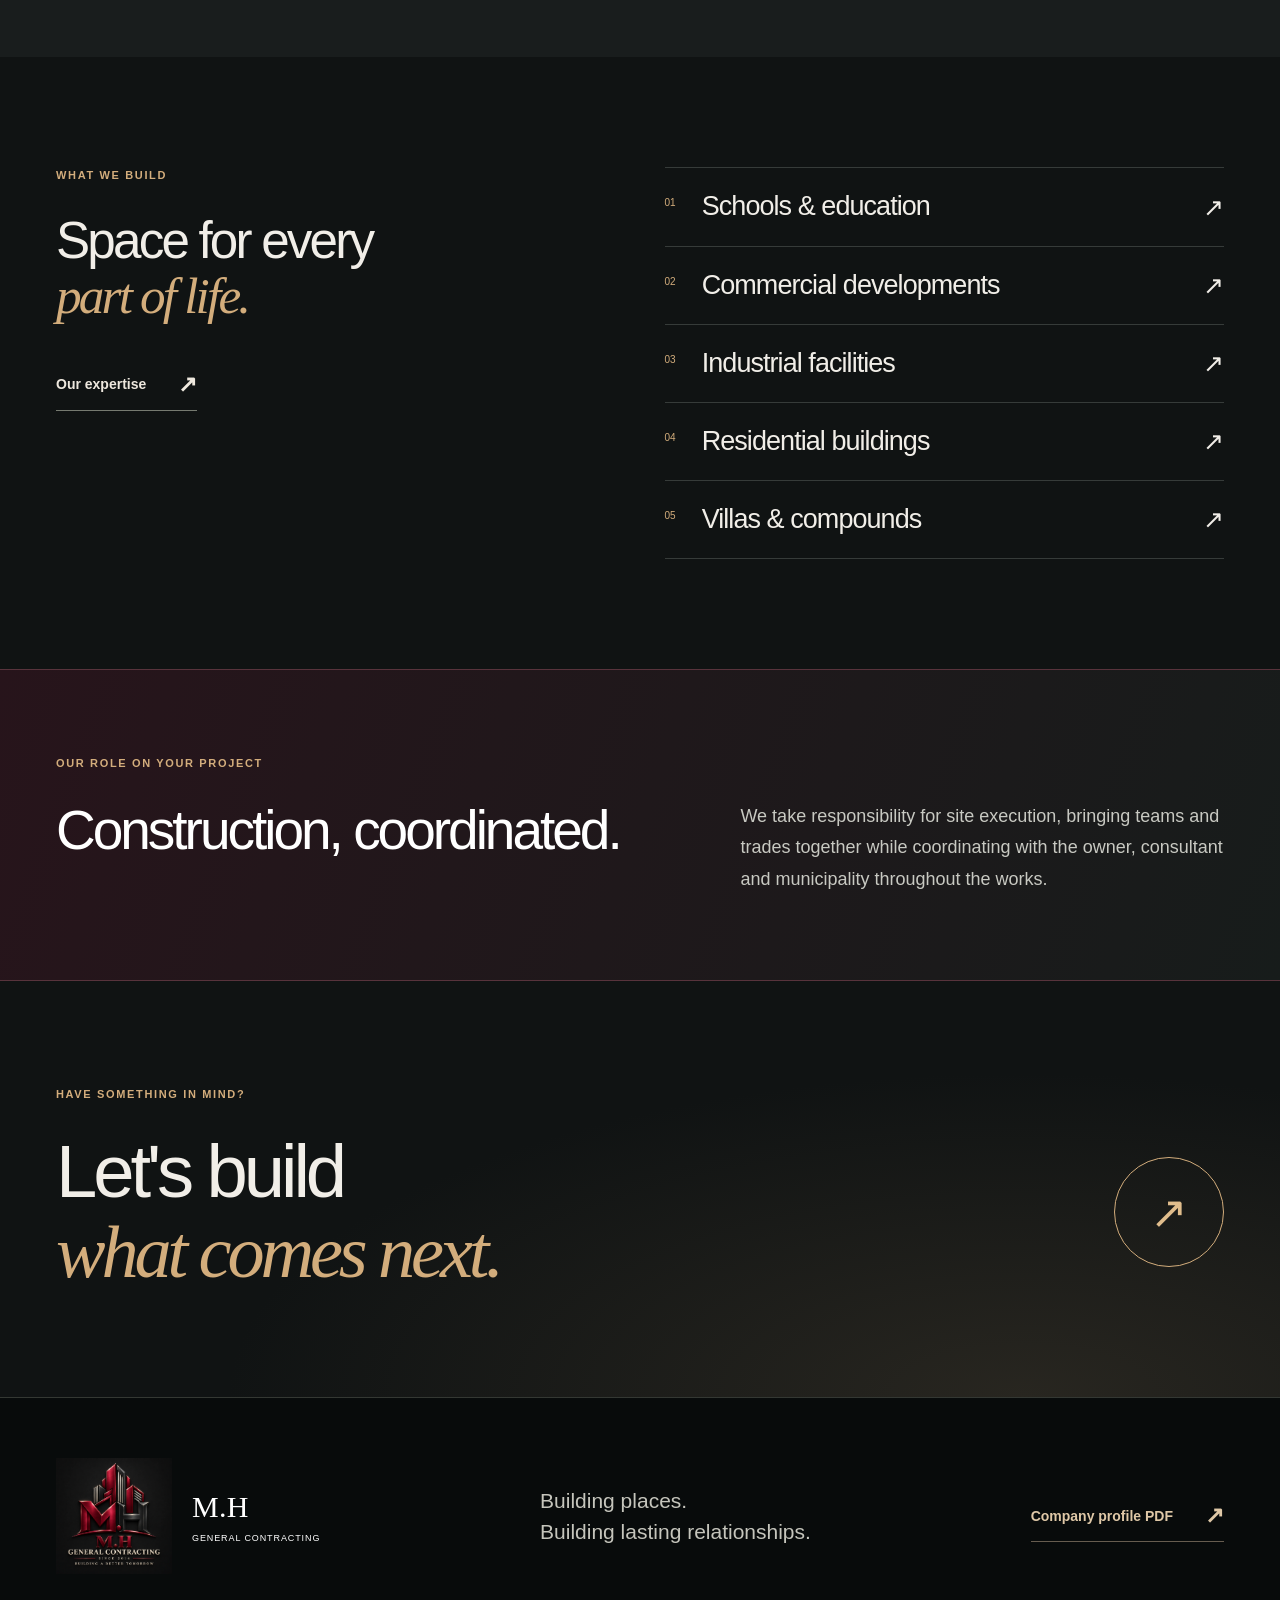
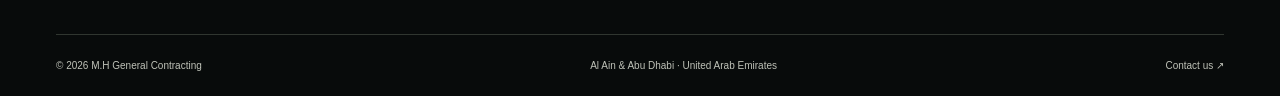
==== commit 4242d2d8: "Introduce dark architectural identity and dimensional M.H logo" ====
--- a/index.html
+++ b/index.html
@@ -1,12 +1,12 @@
 <!doctype html>
-<html lang="en"><head><meta charset="utf-8"><meta name="viewport" content="width=device-width,initial-scale=1"><title>Places that matter. Built with purpose. | M.H General Contracting</title><meta name="description" content="Construction across Abu Dhabi and Al Ain since 2014. Explore selected work from more than 150 completed M.H General Contracting projects."><meta name="theme-color" content="#7d1730"><meta property="og:title" content="Places that matter. Built with purpose. | M.H General Contracting"><meta property="og:type" content="website"><meta property="og:image" content="https://mh-gc.github.io/MH-general-contracting/assets/mall.webp"><link rel="icon" href="assets/logo.webp"><link rel="stylesheet" href="style.css?v=2"><script src="app.js?v=2" defer></script></head><body>
+<html lang="en"><head><meta charset="utf-8"><meta name="viewport" content="width=device-width,initial-scale=1"><title>Places that matter. Built with purpose. | M.H General Contracting</title><meta name="description" content="Construction across Abu Dhabi and Al Ain since 2014. Explore selected work from a portfolio of 150+ completed and ongoing M.H General Contracting projects."><meta name="theme-color" content="#101313"><meta property="og:title" content="Places that matter. Built with purpose. | M.H General Contracting"><meta property="og:type" content="website"><meta property="og:image" content="https://mh-gc.github.io/MH-general-contracting/assets/mall.webp"><link rel="icon" href="assets/logo.webp"><link rel="stylesheet" href="style.css?v=3"><script src="app.js?v=3" defer></script></head><body>
 <a class="skip" href="#main">Skip to content</a>
-<header class="site-header"><a class="brand" href="index.html" aria-label="M.H General Contracting home"><img src="assets/logo.webp" alt="" width="61" height="61"><span>M.H <b>GENERAL CONTRACTING</b><small>EST. 2014 · UAE</small></span></a><button class="menu-toggle" aria-label="Open navigation" aria-expanded="false" aria-controls="navigation"><span></span><span></span></button><nav id="navigation" aria-label="Main navigation"><a href="index.html" aria-current="page">Home</a><a href="about.html" >About</a><a href="services.html" >Expertise</a><a href="projects.html" >Projects</a><a class="nav-contact" href="contact.html" >Let's talk <span>↗</span></a></nav></header>
-<main id="main"><section class="home-intro wrap"><div class="home-kicker"><span class="eyebrow">M.H GENERAL CONTRACTING</span><span class="location">AL AIN · ABU DHABI</span></div><div class="hero-heading"><h1>Places that matter.<br><em>Built with purpose.</em></h1><div class="intro-side"><p>From learning spaces to places of business and homes. Construction that brings approved plans to life.</p><a class="arrow-link" href="projects.html">Explore our work <span>↗</span></a></div></div></section>
+<header class="site-header"><a class="brand" href="index.html" aria-label="M.H General Contracting home"><img src="assets/logo-3d.webp" alt="M.H General Contracting 3D logo" width="91" height="98"><span>M.H <b>GENERAL CONTRACTING</b><small>EST. 2014 · UAE</small></span></a><button class="menu-toggle" aria-label="Open navigation" aria-expanded="false" aria-controls="navigation"><span></span><span></span></button><nav id="navigation" aria-label="Main navigation"><a href="index.html" aria-current="page">Home</a><a href="about.html" >About</a><a href="services.html" >Expertise</a><a href="projects.html" >Projects</a><a class="nav-contact" href="contact.html" >Let's talk <span>↗</span></a></nav></header>
+<main id="main"><section class="home-intro wrap"><div class="home-kicker"><span class="eyebrow">M.H GENERAL CONTRACTING</span><span class="location">AL AIN · ABU DHABI</span></div><div class="hero-heading"><h1>Places that matter.<br><em>Built with purpose.</em></h1><div class="intro-side"><img class="brand-display" src="assets/logo-3d.webp" alt="M.H General Contracting, building a better tomorrow since 2014" width="350" height="350"><p>From learning spaces to places of business and homes. Construction that brings approved plans to life.</p><a class="arrow-link" href="projects.html">Explore our work <span>↗</span></a></div></div></section>
 <section class="hero-visual"><img src="assets/mall.webp" alt="Completed Al Yahar Mall exterior at dusk" width="1600" height="900" fetchpriority="high"><div class="hero-caption"><div><span>FEATURED PROJECT / COMMERCIAL</span><h2>Al Yahar Mall</h2></div><a href="project.html?id=mall" aria-label="Explore Al Yahar Mall">↗</a></div><span class="vertical-note">EXPERIENCE IN EVERY DETAIL</span></section>
-<section class="wrap home-proof"><div><p class="eyebrow">A TRACK RECORD THAT GOES FURTHER</p><h2>150+ projects.<br><em>One commitment.</em></h2></div><div><p class="lead">Since 2014, M.H General Contracting has completed more than 150 projects across Abu Dhabi and Al Ain.</p><p>Our portfolio spans schools, commercial buildings, industrial developments, residential buildings and villas. Every site brings people, planning and execution together.</p><a class="arrow-link" href="about.html">Meet M.H <span>↗</span></a></div></section>
-<section class="selected-section"><div class="wrap"><div class="section-heading"><div><p class="eyebrow">A SELECTION FROM OUR COMPLETED WORK</p><h2>Different places.<br><em>The same dedication.</em></h2></div><div><p>These featured projects represent a selection from our wider portfolio of 150+ completed projects.</p><a class="arrow-link" href="projects.html">View selected projects <span>↗</span></a></div></div><div class="selected-grid"><a class="project-card " href="project.html?id=knowledge"><div class="project-photo"><img src="assets/knowledge.webp" alt="Knowledge International School" loading="lazy" width="1000" height="700"><span class="project-go">↗</span></div><div class="card-meta"><span>Education</span><span>Schools Street, Al Ain</span></div><h3>Knowledge International School</h3></a><a class="project-card " href="project.html?id=industrial_concept_a"><div class="project-photo"><img src="assets/industrial_concept_a.webp" alt="Industrial &amp; Retail Compound" loading="lazy" width="1000" height="700"><span class="project-go">↗</span></div><div class="card-meta"><span>Industrial</span><span>Al Ain</span></div><h3>Industrial &amp; Retail Compound</h3></a><a class="project-card " href="project.html?id=residential"><div class="project-photo"><img src="assets/residential.webp" alt="Al Mansouri Residential Compound" loading="lazy" width="1000" height="700"><span class="project-go">↗</span></div><div class="card-meta"><span>Residential</span><span>Al Ain</span></div><h3>Al Mansouri Residential Compound</h3></a></div></div></section>
+<section class="wrap home-proof"><div><p class="eyebrow">A TRACK RECORD THAT GOES FURTHER</p><h2>150+ projects.<br><em>One commitment.</em></h2></div><div><p class="lead">Since 2014, M.H General Contracting has a portfolio of 150+ completed and ongoing projects across Abu Dhabi and Al Ain.</p><p>Our portfolio spans schools, commercial buildings, industrial developments, residential buildings and villas. Every site brings people, planning and execution together.</p><a class="arrow-link" href="about.html">Meet M.H <span>↗</span></a></div></section>
+<section class="selected-section"><div class="wrap"><div class="section-heading"><div><p class="eyebrow">A SELECTION FROM OUR COMPLETED WORK</p><h2>Different places.<br><em>The same dedication.</em></h2></div><div><p>These featured projects represent a selection from our wider portfolio of 150+ completed and ongoing projects.</p><a class="arrow-link" href="projects.html">View selected projects <span>↗</span></a></div></div><div class="selected-grid"><a class="project-card " href="project.html?id=knowledge"><div class="project-photo"><img src="assets/knowledge.webp" alt="Knowledge International School" loading="lazy" width="1000" height="700"><span class="project-go">↗</span></div><div class="card-meta"><span>Education</span><span>Schools Street, Al Ain</span></div><h3>Knowledge International School</h3></a><a class="project-card " href="project.html?id=industrial_concept_a"><div class="project-photo"><img src="assets/industrial_concept_a.webp" alt="Industrial &amp; Retail Compound" loading="lazy" width="1000" height="700"><span class="project-go">↗</span></div><div class="card-meta"><span>Industrial</span><span>Al Ain</span></div><h3>Industrial &amp; Retail Compound</h3></a><a class="project-card " href="project.html?id=residential"><div class="project-photo"><img src="assets/residential.webp" alt="Al Mansouri Residential Compound" loading="lazy" width="1000" height="700"><span class="project-go">↗</span></div><div class="card-meta"><span>Residential</span><span>Al Ain</span></div><h3>Al Mansouri Residential Compound</h3></a></div></div></section>
 <section class="wrap home-expertise"><div><p class="eyebrow">WHAT WE BUILD</p><h2>Space for every<br><em>part of life.</em></h2><a class="arrow-link" href="services.html">Our expertise <span>↗</span></a></div><div class="expertise-links"><a href="projects.html?sector=Education"><span>01</span><h3>Schools & education</h3><b>↗</b></a><a href="projects.html?sector=Commercial"><span>02</span><h3>Commercial developments</h3><b>↗</b></a><a href="projects.html?sector=Industrial"><span>03</span><h3>Industrial facilities</h3><b>↗</b></a><a href="projects.html?sector=Residential"><span>04</span><h3>Residential buildings</h3><b>↗</b></a><a href="projects.html?sector=Villas"><span>05</span><h3>Villas & compounds</h3><b>↗</b></a></div></section>
 <section class="coordination-band"><div class="wrap"><p class="eyebrow">OUR ROLE ON YOUR PROJECT</p><h2>Construction, coordinated.</h2><p>We take responsibility for site execution, bringing teams and trades together while coordinating with the owner, consultant and municipality throughout the works.</p></div></section><section class="contact-strip"><div class="wrap"><p class="eyebrow">HAVE SOMETHING IN MIND?</p><div><h2>Let's build<br><em>what comes next.</em></h2><a class="circle-link" href="contact.html" aria-label="Discuss your project">↗</a></div></div></section></main>
-<footer><div class="wrap footer-top"><a class="footer-brand" href="index.html">M.H<span>GENERAL CONTRACTING</span></a><p>Building places.<br>Building lasting relationships.</p><a class="arrow-link pale" href="assets/company-profile.pdf" target="_blank" rel="noopener">Company profile PDF <span>↗</span></a></div><div class="wrap footer-bottom"><span>© 2026 M.H General Contracting</span><span>Al Ain & Abu Dhabi · United Arab Emirates</span><a href="contact.html">Contact us ↗</a></div></footer>
+<footer><div class="wrap footer-top"><a class="footer-brand" href="index.html" aria-label="M.H General Contracting home"><img src="assets/logo-3d.webp" alt="" width="116" height="116"><span>M.H<small>GENERAL CONTRACTING</small></span></a><p>Building places.<br>Building lasting relationships.</p><a class="arrow-link pale" href="assets/company-profile.pdf" target="_blank" rel="noopener">Company profile PDF <span>↗</span></a></div><div class="wrap footer-bottom"><span>© 2026 M.H General Contracting</span><span>Al Ain & Abu Dhabi · United Arab Emirates</span><a href="contact.html">Contact us ↗</a></div></footer>
 <a class="whatsapp" href="https://wa.me/971559505111" target="_blank" rel="noopener" aria-label="Chat with M.H on WhatsApp"><svg viewBox="0 0 24 24" fill="none" stroke="currentColor" stroke-width="1.7" aria-hidden="true"><path d="M20 11.5a8 8 0 0 1-12 7L3 20l1.5-5a8 8 0 1 1 15.5-3.5Z"/><path d="M8 7.5c0 4 2.5 6.5 6.5 7l1-2-2-1-1 1a6 6 0 0 1-3-3l1-1-1-2Z"/></svg><span>WhatsApp</span></a></body></html>
--- a/style.css
+++ b/style.css
@@ -1,15 +1,28 @@
-
-:root{--wine:#7d1730;--ink:#282823;--muted:#6a6962;--paper:#faf9f6;--sand:#eeece5;--line:#d8d5cd;--ease:cubic-bezier(.22,.61,.36,1)}*{box-sizing:border-box}html{scroll-behavior:smooth;scroll-padding-top:110px}body{margin:0;background:var(--paper);color:var(--ink);font-family:Arial,Helvetica,sans-serif;-webkit-font-smoothing:antialiased}a{color:inherit;text-decoration:none}button,input{font:inherit}button,a,input{ -webkit-tap-highlight-color:transparent}button{cursor:pointer}img{display:block;max-width:100%;object-fit:cover}p{color:var(--muted);line-height:1.75;font-size:16px;margin:0 0 23px}h1,h2,h3{font-weight:500;margin:0;letter-spacing:-.055em;line-height:1.08}h1{font-size:clamp(48px,5.5vw,86px)}h2{font-size:clamp(36px,4vw,61px)}h3{font-size:26px;letter-spacing:-.035em}em{font-family:Georgia,'Times New Roman',serif;font-weight:400;font-style:italic;color:var(--wine)}.wrap{width:min(1360px,calc(100% - 112px));margin-inline:auto}.eyebrow{display:block;color:var(--wine);font-size:11px;letter-spacing:.15em;font-weight:700;line-height:1.6;margin:0 0 28px;text-transform:uppercase}.lead{font-size:21px;line-height:1.6;color:var(--ink)}.arrow-link{display:inline-flex;align-items:center;justify-content:space-between;gap:32px;font-size:14px;font-weight:600;padding:12px 0;border-bottom:1px solid var(--ink)}.arrow-link span{font-size:23px;transition:transform .25s}.arrow-link:hover span{transform:translate(3px,-3px)}.button{display:inline-flex;justify-content:space-between;align-items:center;gap:35px;background:var(--wine);color:white;padding:20px 26px;font-size:14px;font-weight:600}.button span{font-size:23px}.button:hover{background:#571022}.button.outline{background:transparent;color:var(--wine);border:1px solid var(--wine)}:focus-visible{outline:3px solid #bd8b43;outline-offset:5px}.skip{position:fixed;left:12px;top:-80px;background:var(--wine);color:white;padding:14px;z-index:100}.skip:focus{top:10px}.sr-only{position:absolute;width:1px;height:1px;padding:0;margin:-1px;overflow:hidden;clip:rect(0,0,0,0);white-space:nowrap;border:0}[hidden]{display:none!important}
-.site-header{height:106px;display:flex;align-items:center;justify-content:space-between;padding:0 56px;border-bottom:1px solid var(--line);background:rgba(250,249,246,.97);position:sticky;top:0;z-index:30}.brand{display:flex;gap:14px;align-items:center}.brand img{width:60px;height:66px;object-fit:contain;mix-blend-mode:multiply}.brand>span{font-size:22px;letter-spacing:.01em}.brand b{display:block;font-size:11px;letter-spacing:.05em;margin:3px 0 7px}.brand small{display:block;color:var(--wine);font-size:9px;letter-spacing:.14em}.site-header nav{display:flex;align-items:center;gap:34px;font-size:13px;font-weight:600}.site-header nav>a{position:relative;padding:12px 0}.site-header nav>a:not(.nav-contact):after{content:'';position:absolute;height:2px;background:var(--wine);bottom:2px;left:0;right:100%;transition:right .25s}.site-header nav>a[aria-current]:after,.site-header nav>a:hover:after{right:0}.site-header nav .nav-contact{background:var(--wine);color:white;padding:16px 20px;margin-left:10px;display:flex;align-items:center;gap:30px}.nav-contact span{font-size:23px}.menu-toggle{display:none}
-.home-intro{padding-top:48px;padding-bottom:44px}.home-kicker{display:flex;justify-content:space-between;align-items:center}.home-kicker .eyebrow{margin:0}.location{font-size:10px;color:var(--muted);letter-spacing:.13em}.hero-heading{display:grid;grid-template-columns:1.7fr .65fr;gap:60px;align-items:end;margin-top:36px}.hero-heading h1{font-size:clamp(52px,5.9vw,92px)}.intro-side{padding-bottom:3px;max-width:280px}.intro-side p{font-size:14px;margin-bottom:12px}.hero-visual{height:clamp(440px,52vw,740px);position:relative;margin:0 24px;overflow:hidden;background:var(--sand)}.hero-visual>img{width:100%;height:100%;object-position:center 58%}.hero-visual:after{content:'';position:absolute;inset:40% 0 0;background:linear-gradient(transparent,rgba(0,0,0,.6));pointer-events:none}.hero-caption{position:absolute;bottom:40px;left:42px;right:42px;display:flex;align-items:center;justify-content:space-between;color:white;z-index:1}.hero-caption span{font-size:10px;letter-spacing:.14em}.hero-caption h2{font-size:35px;margin-top:12px}.hero-caption>a{border:1px solid #ffffff70;border-radius:50%;width:60px;height:60px;display:grid;place-items:center;font-size:27px;transition:background .2s}.hero-caption>a:hover{background:var(--wine)}.vertical-note{position:absolute;right:23px;top:35px;writing-mode:vertical-rl;color:#fff;font-size:9px;letter-spacing:.18em;z-index:1}.home-proof{display:grid;grid-template-columns:1.1fr 1fr;gap:120px;padding-block:115px}.home-proof>div:last-child{padding-top:39px}.home-proof h2{font-size:clamp(44px,4.8vw,74px)}.selected-section{background:var(--sand);padding:100px 0}.section-heading{display:flex;justify-content:space-between;align-items:end;gap:65px;margin-bottom:55px}.section-heading>div:last-child:not(:first-child),.section-heading>p{max-width:365px;flex:1}.section-heading>div:first-child{flex:1.5}.section-heading>p{margin:0}.section-heading .eyebrow{margin-bottom:22px}.selected-grid{display:grid;grid-template-columns:1.2fr 1fr;gap:52px 40px}.selected-grid>.project-card:first-child{grid-row:span 2}.selected-grid>.project-card:first-child .project-photo{aspect-ratio:3/4}.selected-grid>.project-card:not(:first-child) .project-photo{aspect-ratio:1.9}.project-photo{aspect-ratio:1.48;position:relative;overflow:hidden;background:#ddd9d1}.project-photo>img{height:100%;width:100%;transition:transform .7s var(--ease)}.project-card:hover img{transform:scale(1.04)}.project-go{position:absolute;right:18px;bottom:18px;background:var(--paper);border-radius:50%;width:44px;height:44px;display:grid;place-items:center;font-size:22px;transition:background .25s,color .25s}.project-card:hover .project-go{background:var(--wine);color:white}.card-meta{display:flex;justify-content:space-between;gap:15px;text-transform:uppercase;font-size:9px;letter-spacing:.09em;color:var(--muted);margin:21px 0 11px}.card-meta>span:first-child{color:var(--wine);font-weight:700}.project-card h3{font-size:24px}.home-expertise{display:grid;grid-template-columns:1fr 1.1fr;gap:100px;padding-block:110px}.home-expertise h2{margin-bottom:35px}.expertise-links>a{display:flex;align-items:center;gap:26px;border-top:1px solid var(--line);padding:24px 0}.expertise-links>a:last-child{border-bottom:1px solid var(--line)}.expertise-links>a>span{font-size:10px;color:var(--wine);align-self:flex-start;padding-top:5px}.expertise-links h3{flex:1;font-size:27px}.expertise-links b{font-size:25px;font-weight:400;transition:transform .2s}.expertise-links>a:hover b{transform:translate(4px,-4px)}.coordination-band{background:var(--wine);color:white;padding:85px 0}.coordination-band .wrap{display:grid;grid-template-columns:1.25fr 1fr;column-gap:80px}.coordination-band .eyebrow{grid-column:1/-1;color:#e5c1c8}.coordination-band h2{font-size:clamp(38px,4.3vw,65px)}.coordination-band p:last-child{color:#f0dce1;font-size:18px;margin:0}.contact-strip{padding-block:105px}.contact-strip .wrap>div{display:flex;align-items:center;justify-content:space-between;gap:35px}.contact-strip h2{font-size:clamp(48px,5.8vw,87px)}.circle-link{width:110px;height:110px;border:1px solid var(--wine);border-radius:50%;color:var(--wine);display:grid;place-items:center;font-size:45px;transition:background .2s,color .2s}.circle-link:hover{background:var(--wine);color:white}
-footer{background:#242723;color:white}.footer-top{display:flex;align-items:center;justify-content:space-between;gap:40px;padding-block:60px}.footer-brand{font-family:Georgia,serif;font-size:65px;line-height:1}.footer-brand span{display:block;font-family:Arial,sans-serif;font-size:9px;letter-spacing:.16em;margin-top:12px}.footer-top p{color:#d6d7d1;font-size:21px;line-height:1.5;margin:0}.arrow-link.pale{color:#eee;border-color:#71736c}.footer-bottom{padding:25px 0;display:flex;justify-content:space-between;gap:20px;border-top:1px solid #494b43;font-size:10px;color:#bfc2b8}.whatsapp{position:fixed;right:25px;bottom:24px;display:flex;align-items:center;gap:9px;padding:15px;border-radius:50px;background:var(--wine);color:#fff;z-index:25;box-shadow:0 3px 20px #0002}.whatsapp svg{width:24px;height:24px}.whatsapp span{font-size:12px;font-weight:600;display:none}.whatsapp:hover span{display:block}
-.page-intro{padding:70px 0 65px}.page-intro h1{max-width:1050px}.page-lead{max-width:680px;margin:30px 0 0;font-size:19px;line-height:1.65}.wide-photo{height:520px;overflow:hidden}.wide-photo img{height:100%;width:100%}.story{display:grid;grid-template-columns:.55fr 1.25fr;gap:80px;padding-block:100px}.story h2{margin-bottom:40px}.story>div{max-width:760px}.stats-section{padding-bottom:90px}.numbers{display:grid;grid-template-columns:repeat(4,1fr);border-top:1px solid var(--line);padding-top:35px;gap:24px}.numbers strong{font-size:72px;letter-spacing:-.06em;font-weight:500;color:var(--wine)}.numbers strong span{font-size:39px;vertical-align:top}.numbers p{font-size:13px;margin:10px 0 0}.companies-section{background:var(--sand);padding:95px 0}.company-main{border-top:2px solid var(--wine);padding:30px;background:var(--paper);max-width:750px}.company-main>span,.company-branches article>span{font-size:10px;font-weight:700;letter-spacing:.09em;color:var(--wine)}.company-main h3{font-size:36px;margin:18px 0}.company-main p{max-width:620px;margin:0}.company-branches{display:grid;grid-template-columns:repeat(3,1fr);gap:38px;padding-top:45px;position:relative}.company-branches:before{content:'';position:absolute;left:30px;top:0;height:45px;width:1px;background:var(--line)}.company-branches article{border-top:1px solid var(--line);padding-top:25px}.company-branches h3{margin:18px 0;font-size:27px}.company-branches p{font-size:15px;margin:0}.team-section{padding-block:100px}.team-grid{display:grid;grid-template-columns:repeat(4,1fr);gap:28px}.team-monogram{font-family:Georgia,serif;font-size:48px;color:var(--wine);border-bottom:1px solid var(--line);padding:10px 0 28px;margin-bottom:25px}.team-grid .eyebrow{font-size:9px;min-height:30px;margin-bottom:10px;letter-spacing:.05em}.team-grid h3{font-size:23px;letter-spacing:-.04em}.experience{display:block;font-size:12px;color:var(--wine);margin:15px 0}.team-grid p{font-size:14px;margin:0}
-.service-list{padding-bottom:40px}.service-row{display:grid;grid-template-columns:1fr 1fr;gap:80px;align-items:center;padding:60px 0;border-top:1px solid var(--line)}.service-row:nth-child(even) .service-img{order:2}.service-img{aspect-ratio:1.16;overflow:hidden}.service-img img{width:100%;height:100%}.service-copy h2{font-size:46px;margin-bottom:25px}.service-copy p:not(.lead){font-size:15px}.service-copy .lead{font-size:19px}.process-section{background:var(--sand);padding:90px 0}.process-grid{display:grid;grid-template-columns:repeat(4,1fr);gap:35px}.process-grid article{border-top:1px solid var(--line);padding-top:25px}.process-grid article>span{font-family:Georgia,serif;font-size:40px;color:var(--wine)}.process-grid h3{margin:35px 0 20px;font-size:25px}.process-grid p{font-size:14px;margin:0}
-.project-title-row{display:flex;align-items:end;justify-content:space-between;gap:45px}.portfolio-count{display:flex;gap:20px;align-items:center;padding-bottom:8px}.portfolio-count strong{font-size:80px;letter-spacing:-.07em;font-weight:500;color:var(--wine)}.portfolio-count span{font-size:12px;line-height:1.6;color:var(--muted)}.portfolio-tools{display:flex;justify-content:space-between;align-items:center;gap:28px;border-block:1px solid var(--line);padding-block:22px}.filters{display:flex;flex-wrap:wrap;gap:5px}.filters button{border:0;background:transparent;padding:12px 15px;font-size:12px;color:var(--muted)}.filters button[aria-pressed=true]{background:var(--wine);color:white}.filters button:hover:not([aria-pressed=true]){background:var(--sand)}.project-search{display:flex;align-items:center;border-bottom:1px solid var(--line);min-width:240px;gap:15px}.project-search input{width:100%;border:0;background:transparent;padding:13px 0;font-size:12px;color:var(--ink);min-width:0}.project-search>span:last-child{font-size:26px}.results-count{font-size:12px;margin:25px 0}.portfolio-grid{display:grid;grid-template-columns:repeat(2,minmax(0,1fr));gap:55px 38px}.portfolio-grid .project-card:nth-child(4n+2){margin-top:65px}.portfolio-note{margin:60px 0 0;padding-top:25px;border-top:1px solid var(--line);font-size:13px}.empty-results{padding:60px 20px;text-align:center;background:var(--sand)}
-.detail-shell{padding-top:40px}.back-link{display:inline-block;font-size:12px;color:var(--muted);padding:12px 0;margin-bottom:40px}.detail-title .eyebrow{margin-bottom:20px}.detail-title h1{font-size:clamp(44px,5.4vw,80px);max-width:1000px}.detail-title>p{margin:25px 0 35px;font-size:16px}.detail-main-image{margin:0;position:relative}.detail-main-image button,.detail-gallery button{border:0;padding:0;background:var(--sand);width:100%;text-align:left;cursor:zoom-in;position:relative;display:block}.detail-main-image img{width:100%;aspect-ratio:1.82}.zoom-label{position:absolute;right:18px;bottom:18px;color:white;background:#2228;padding:12px 15px;font-size:11px;pointer-events:none}.detail-copy{display:grid;grid-template-columns:1.2fr .7fr;gap:110px;padding:75px 0}.detail-copy h2{font-size:40px;margin-bottom:30px}.detail-copy .lead{font-size:21px}.scope-box{margin-top:40px;padding-top:25px;border-top:1px solid var(--line)}.scope-box .eyebrow{margin-bottom:15px}.project-facts{margin:0}.project-facts>div{border-top:1px solid var(--line);padding:19px 0}.project-facts dt{font-size:10px;letter-spacing:.12em;color:var(--wine);margin-bottom:11px;font-weight:600;text-transform:uppercase}.project-facts dd{margin:0;font-size:16px;line-height:1.5}.detail-gallery img{width:100%;aspect-ratio:1.8}.detail-gallery figcaption{font-size:11px;color:var(--muted);padding-top:14px}.detail-gallery{margin:0}.next-project{margin-top:70px;padding:35px 0;border-block:1px solid var(--line);display:flex;align-items:center;justify-content:space-between;gap:40px}.next-project .eyebrow{margin:0 0 10px}.next-project h3{font-size:31px}.next-project>span{font-size:42px;color:var(--wine)}.lightbox{border:0;background:#161815;color:white;padding:0;width:min(1500px,95vw);max-width:95vw;max-height:94vh;overflow:auto}.lightbox::backdrop{background:#000d}.lightbox img{width:100%;max-height:84vh;object-fit:contain}.lightbox-top{display:flex;justify-content:space-between;align-items:center;padding:15px 20px;gap:20px}.lightbox-top p{color:#eee;font-size:12px;margin:0}.lightbox-close{color:white;background:transparent;border:1px solid #fff7;padding:8px 13px;font-size:14px}.no-scroll{overflow:hidden}.project-error{padding-block:60px}.project-error p{max-width:600px}
-.contact-grid{display:grid;grid-template-columns:1fr 1fr;gap:90px;padding-bottom:95px}.contact-main{background:var(--sand);padding:45px}.contact-main h2{font-size:45px;margin-bottom:25px}.contact-main p:not(.eyebrow){font-size:15px}.contact-main .button{width:100%;margin:5px 0 15px}.contact-list>a{display:block;border-top:1px solid var(--line);padding:23px 30px 23px 0;position:relative}.contact-list>a>span,.office>span{display:block;font-size:10px;font-weight:700;letter-spacing:.12em;color:var(--wine);margin-bottom:14px}.contact-list strong{font-size:27px;font-weight:500;letter-spacing:-.03em}.contact-list strong.email{font-size:21px;overflow-wrap:anywhere}.contact-list>a>b{position:absolute;right:0;top:45px;font-size:24px;font-weight:400}.office{border-top:1px solid var(--line);padding-top:25px}.office h3{font-size:24px;margin-bottom:20px}.office p{font-size:15px;margin-bottom:12px}.office .arrow-link{font-size:12px}.contact-download{display:flex;justify-content:space-between;align-items:center;gap:40px;padding:50px 0 85px;border-top:1px solid var(--line)}.contact-download h2{font-size:38px;margin-bottom:20px}.contact-download .eyebrow{margin-bottom:15px}.contact-download p:last-child{margin:0}.contact-download .button{flex-shrink:0}
-@media(min-width:1600px){.hero-heading{grid-template-columns:1.7fr .6fr}.hero-heading h1{font-size:95px}}
-@media(max-width:1100px){.wrap{width:calc(100% - 64px)}.site-header{padding-inline:32px;height:96px}.site-header nav{gap:22px}.hero-heading{gap:30px;grid-template-columns:1.6fr .7fr}.hero-heading h1{font-size:61px}.home-proof{gap:60px}.home-expertise{gap:55px}.section-heading{gap:40px}.service-row{gap:45px}.service-copy h2{font-size:38px}.portfolio-tools{flex-direction:column;align-items:stretch}.project-search{max-width:100%}.team-grid{grid-template-columns:1fr 1fr;gap:45px}.contact-grid{gap:45px}.contact-main{padding:30px}.contact-list strong{font-size:25px}.contact-list strong.email{font-size:19px}.detail-copy{gap:60px}.portfolio-count{flex-direction:column;gap:0;align-items:flex-start}.portfolio-count strong{font-size:70px}.footer-top{gap:25px}.footer-top p{font-size:18px}.numbers strong{font-size:60px}}
-@media(max-width:760px){html{scroll-padding-top:90px}.wrap{width:calc(100% - 40px)}.site-header{height:84px;padding-inline:20px}.brand{gap:10px}.brand img{width:44px;height:54px}.brand>span{font-size:19px}.brand b{font-size:9px}.brand small{font-size:8px}.menu-toggle{display:flex;flex-direction:column;gap:7px;border:0;padding:15px 3px;background:transparent;width:36px}.menu-toggle span{height:1px;background:var(--ink);width:29px;transition:transform .2s}.menu-toggle[aria-expanded=true] span:first-child{transform:translateY(4px) rotate(45deg)}.menu-toggle[aria-expanded=true] span:last-child{transform:translateY(-4px) rotate(-45deg)}.site-header nav{display:none;position:absolute;left:0;right:0;top:84px;padding:20px;background:var(--paper);border-bottom:1px solid var(--line);flex-direction:column;align-items:stretch;gap:5px;box-shadow:0 15px 20px #0001}.site-header nav.open{display:flex}.site-header nav>a{padding:15px 0;font-size:16px}.site-header nav .nav-contact{margin:10px 0 0;justify-content:space-between;padding:14px 18px}.site-header nav>a:not(.nav-contact):after{display:none}.site-header nav>a[aria-current]{color:var(--wine)}.site-header nav .nav-contact[aria-current]{color:white}.home-intro{padding-top:30px;padding-bottom:30px}.home-kicker .eyebrow{font-size:9px;letter-spacing:.1em}.location{font-size:8px;letter-spacing:.07em}.hero-heading{display:block;margin-top:30px}.hero-heading h1{font-size:clamp(41px,8.7vw,65px);letter-spacing:-.055em;line-height:1.07}.intro-side{max-width:100%;display:flex;align-items:end;gap:25px;margin-top:25px}.intro-side p{font-size:12px;line-height:1.6;flex:1;margin:0}.intro-side .arrow-link{font-size:11px;gap:14px;flex-shrink:0;padding-bottom:5px}.hero-visual{margin-inline:10px;height:440px}.hero-visual>img{object-position:55% center}.hero-caption{left:20px;right:20px;bottom:24px}.hero-caption span{font-size:8px;letter-spacing:.1em}.hero-caption h2{font-size:29px;margin-top:10px}.hero-caption>a{width:46px;height:46px;font-size:23px}.vertical-note{right:15px;top:24px;font-size:8px}.home-proof{display:block;padding-block:65px}.home-proof h2{font-size:49px}.home-proof>div:last-child{padding-top:30px}.lead{font-size:19px}p{font-size:15px}.eyebrow{font-size:10px;margin-bottom:23px}.selected-section{padding-block:65px}.section-heading{display:block;margin-bottom:35px}.section-heading>div:last-child:not(:first-child),.section-heading>p{max-width:100%;margin-top:25px}.section-heading h2{font-size:39px}.section-heading>div>p:not(.eyebrow){font-size:14px;margin-bottom:10px}.selected-grid{grid-template-columns:1fr;gap:35px}.selected-grid>.project-card:first-child{grid-row:auto}.selected-grid>.project-card:first-child .project-photo,.selected-grid>.project-card:not(:first-child) .project-photo{aspect-ratio:1.35}.card-meta{font-size:8px;margin-top:16px}.project-card h3{font-size:25px}.home-expertise{display:block;padding-block:65px}.home-expertise>div:first-child{margin-bottom:40px}.home-expertise h2{font-size:43px;margin-bottom:20px}.expertise-links>a{padding-block:22px;gap:20px}.expertise-links h3{font-size:24px}.coordination-band{padding-block:60px}.coordination-band .wrap{display:block}.coordination-band h2{font-size:43px;margin-bottom:25px}.coordination-band p:last-child{font-size:16px}.contact-strip{padding-block:70px}.contact-strip h2{font-size:clamp(37px,8vw,59px)}.contact-strip .wrap>div{gap:15px}.circle-link{width:65px;height:65px;font-size:30px;flex-shrink:0}.footer-top{flex-wrap:wrap;padding-block:45px;gap:30px}.footer-brand{font-size:58px}.footer-top p{font-size:17px}.footer-top>.arrow-link{width:100%;font-size:12px}.footer-bottom{flex-direction:column;font-size:9px;gap:15px;padding-bottom:30px}.whatsapp{right:17px;bottom:17px;padding:13px}.whatsapp:hover span{display:none}.page-intro{padding:48px 0 45px}.page-intro h1{font-size:clamp(39px,8.5vw,61px)}.page-lead{font-size:16px;margin-top:25px}.wide-photo{height:340px}.story{display:block;padding-block:60px}.story h2{font-size:41px;margin-bottom:28px}.stats-section{padding-bottom:60px}.numbers{grid-template-columns:1fr 1fr;row-gap:30px}.numbers strong{font-size:60px}.numbers strong span{font-size:30px}.numbers p{font-size:12px}.companies-section{padding-block:65px}.company-main{padding:24px}.company-main h3{font-size:29px}.company-main p{font-size:14px}.company-branches{grid-template-columns:1fr;gap:28px;padding-top:30px;padding-left:24px}.company-branches:before{left:0;top:0;bottom:0;height:auto}.company-branches h3{font-size:27px}.company-branches p{font-size:14px}.team-section{padding-block:65px}.team-grid{gap:35px 20px}.team-monogram{font-size:40px;padding-bottom:20px}.team-grid h3{font-size:22px;line-height:1.2}.team-grid .eyebrow{font-size:8px;min-height:30px;line-height:1.7}.team-grid p{font-size:12px;line-height:1.65}.experience{font-size:10px;margin-block:12px}.service-row{display:flex;flex-direction:column;gap:30px;padding-block:35px;align-items:stretch}.service-row:nth-child(even) .service-img{order:0}.service-img{aspect-ratio:1.35}.service-copy h2{font-size:37px}.service-copy .lead{font-size:18px}.service-copy p:not(.lead){font-size:14px}.service-copy .eyebrow{margin-bottom:18px}.process-section{padding-block:65px}.process-grid{grid-template-columns:1fr 1fr;gap:35px 23px}.process-grid h3{font-size:24px;margin:23px 0 16px}.process-grid p{font-size:13px}.process-grid article>span{font-size:33px}.project-title-row{align-items:center;gap:22px}.projects-intro h1{font-size:43px}.portfolio-count strong{font-size:48px}.portfolio-count span{font-size:9px;line-height:1.4}.portfolio-tools{padding-block:18px;gap:17px}.filters{gap:3px}.filters button{font-size:11px;padding:10px 11px}.project-search input{font-size:13px}.portfolio-grid{grid-template-columns:1fr;gap:35px}.portfolio-grid .project-card:nth-child(4n+2){margin-top:0}.portfolio-note{font-size:12px;margin-top:40px}.detail-shell{padding-top:25px}.back-link{margin-bottom:30px}.detail-title h1{font-size:43px}.detail-title>p{font-size:14px;margin-block:20px 28px}.detail-main-image img{aspect-ratio:1.15}.zoom-label{right:12px;bottom:12px;padding:9px;font-size:9px}.detail-copy{display:flex;flex-direction:column;gap:35px;padding-block:45px}.detail-copy h2{font-size:34px;margin-bottom:22px}.detail-copy .lead{font-size:18px}.scope-box{margin-top:30px}.project-facts{display:grid;grid-template-columns:1fr 1fr;gap:0 20px}.project-facts dd{font-size:14px}.project-facts dt{font-size:9px}.detail-gallery img{aspect-ratio:1.25}.next-project{margin-top:45px;gap:25px}.next-project h3{font-size:25px}.next-project>span{font-size:35px}.contact-grid{display:flex;flex-direction:column;gap:45px;padding-bottom:60px}.contact-main{padding:28px}.contact-main h2{font-size:39px}.contact-main .button{font-size:12px;gap:15px;padding:17px}.contact-main .arrow-link{font-size:12px}.contact-list strong{font-size:28px}.contact-list strong.email{font-size:21px}.contact-download{display:block;padding-block:35px 65px}.contact-download h2{font-size:35px}.contact-download .button{margin-top:25px;font-size:13px}.office h3{font-size:24px}}
-@media(max-width:370px){.hero-heading h1{font-size:38px}.intro-side{display:block}.intro-side .arrow-link{margin-top:12px}.home-kicker .location{display:none}.projects-intro h1{font-size:38px}.portfolio-count strong{font-size:43px}.contact-strip h2{font-size:34px}.contact-list strong.email{font-size:19px}.team-grid{grid-template-columns:1fr}.team-grid .eyebrow{min-height:0}}
-@media(prefers-reduced-motion:reduce){html{scroll-behavior:auto}*,*:before,*:after{transition:none!important;animation:none!important}}
+
+:root{--wine:#7d1730;--ink:#282823;--muted:#6a6962;--paper:#faf9f6;--sand:#eeece5;--line:#d8d5cd;--ease:cubic-bezier(.22,.61,.36,1)}*{box-sizing:border-box}html{scroll-behavior:smooth;scroll-padding-top:110px}body{margin:0;background:var(--paper);color:var(--ink);font-family:Arial,Helvetica,sans-serif;-webkit-font-smoothing:antialiased}a{color:inherit;text-decoration:none}button,input{font:inherit}button,a,input{ -webkit-tap-highlight-color:transparent}button{cursor:pointer}img{display:block;max-width:100%;object-fit:cover}p{color:var(--muted);line-height:1.75;font-size:16px;margin:0 0 23px}h1,h2,h3{font-weight:500;margin:0;letter-spacing:-.055em;line-height:1.08}h1{font-size:clamp(48px,5.5vw,86px)}h2{font-size:clamp(36px,4vw,61px)}h3{font-size:26px;letter-spacing:-.035em}em{font-family:Georgia,'Times New Roman',serif;font-weight:400;font-style:italic;color:var(--wine)}.wrap{width:min(1360px,calc(100% - 112px));margin-inline:auto}.eyebrow{display:block;color:var(--wine);font-size:11px;letter-spacing:.15em;font-weight:700;line-height:1.6;margin:0 0 28px;text-transform:uppercase}.lead{font-size:21px;line-height:1.6;color:var(--ink)}.arrow-link{display:inline-flex;align-items:center;justify-content:space-between;gap:32px;font-size:14px;font-weight:600;padding:12px 0;border-bottom:1px solid var(--ink)}.arrow-link span{font-size:23px;transition:transform .25s}.arrow-link:hover span{transform:translate(3px,-3px)}.button{display:inline-flex;justify-content:space-between;align-items:center;gap:35px;background:var(--wine);color:white;padding:20px 26px;font-size:14px;font-weight:600}.button span{font-size:23px}.button:hover{background:#571022}.button.outline{background:transparent;color:var(--wine);border:1px solid var(--wine)}:focus-visible{outline:3px solid #bd8b43;outline-offset:5px}.skip{position:fixed;left:12px;top:-80px;background:var(--wine);color:white;padding:14px;z-index:100}.skip:focus{top:10px}.sr-only{position:absolute;width:1px;height:1px;padding:0;margin:-1px;overflow:hidden;clip:rect(0,0,0,0);white-space:nowrap;border:0}[hidden]{display:none!important}
+.site-header{height:106px;display:flex;align-items:center;justify-content:space-between;padding:0 56px;border-bottom:1px solid var(--line);background:rgba(250,249,246,.97);position:sticky;top:0;z-index:30}.brand{display:flex;gap:14px;align-items:center}.brand img{width:60px;height:66px;object-fit:contain;mix-blend-mode:multiply}.brand>span{font-size:22px;letter-spacing:.01em}.brand b{display:block;font-size:11px;letter-spacing:.05em;margin:3px 0 7px}.brand small{display:block;color:var(--wine);font-size:9px;letter-spacing:.14em}.site-header nav{display:flex;align-items:center;gap:34px;font-size:13px;font-weight:600}.site-header nav>a{position:relative;padding:12px 0}.site-header nav>a:not(.nav-contact):after{content:'';position:absolute;height:2px;background:var(--wine);bottom:2px;left:0;right:100%;transition:right .25s}.site-header nav>a[aria-current]:after,.site-header nav>a:hover:after{right:0}.site-header nav .nav-contact{background:var(--wine);color:white;padding:16px 20px;margin-left:10px;display:flex;align-items:center;gap:30px}.nav-contact span{font-size:23px}.menu-toggle{display:none}
+.home-intro{padding-top:48px;padding-bottom:44px}.home-kicker{display:flex;justify-content:space-between;align-items:center}.home-kicker .eyebrow{margin:0}.location{font-size:10px;color:var(--muted);letter-spacing:.13em}.hero-heading{display:grid;grid-template-columns:1.7fr .65fr;gap:60px;align-items:end;margin-top:36px}.hero-heading h1{font-size:clamp(52px,5.9vw,92px)}.intro-side{padding-bottom:3px;max-width:280px}.intro-side p{font-size:14px;margin-bottom:12px}.hero-visual{height:clamp(440px,52vw,740px);position:relative;margin:0 24px;overflow:hidden;background:var(--sand)}.hero-visual>img{width:100%;height:100%;object-position:center 58%}.hero-visual:after{content:'';position:absolute;inset:40% 0 0;background:linear-gradient(transparent,rgba(0,0,0,.6));pointer-events:none}.hero-caption{position:absolute;bottom:40px;left:42px;right:42px;display:flex;align-items:center;justify-content:space-between;color:white;z-index:1}.hero-caption span{font-size:10px;letter-spacing:.14em}.hero-caption h2{font-size:35px;margin-top:12px}.hero-caption>a{border:1px solid #ffffff70;border-radius:50%;width:60px;height:60px;display:grid;place-items:center;font-size:27px;transition:background .2s}.hero-caption>a:hover{background:var(--wine)}.vertical-note{position:absolute;right:23px;top:35px;writing-mode:vertical-rl;color:#fff;font-size:9px;letter-spacing:.18em;z-index:1}.home-proof{display:grid;grid-template-columns:1.1fr 1fr;gap:120px;padding-block:115px}.home-proof>div:last-child{padding-top:39px}.home-proof h2{font-size:clamp(44px,4.8vw,74px)}.selected-section{background:var(--sand);padding:100px 0}.section-heading{display:flex;justify-content:space-between;align-items:end;gap:65px;margin-bottom:55px}.section-heading>div:last-child:not(:first-child),.section-heading>p{max-width:365px;flex:1}.section-heading>div:first-child{flex:1.5}.section-heading>p{margin:0}.section-heading .eyebrow{margin-bottom:22px}.selected-grid{display:grid;grid-template-columns:1.2fr 1fr;gap:52px 40px}.selected-grid>.project-card:first-child{grid-row:span 2}.selected-grid>.project-card:first-child .project-photo{aspect-ratio:3/4}.selected-grid>.project-card:not(:first-child) .project-photo{aspect-ratio:1.9}.project-photo{aspect-ratio:1.48;position:relative;overflow:hidden;background:#ddd9d1}.project-photo>img{height:100%;width:100%;transition:transform .7s var(--ease)}.project-card:hover img{transform:scale(1.04)}.project-go{position:absolute;right:18px;bottom:18px;background:var(--paper);border-radius:50%;width:44px;height:44px;display:grid;place-items:center;font-size:22px;transition:background .25s,color .25s}.project-card:hover .project-go{background:var(--wine);color:white}.card-meta{display:flex;justify-content:space-between;gap:15px;text-transform:uppercase;font-size:9px;letter-spacing:.09em;color:var(--muted);margin:21px 0 11px}.card-meta>span:first-child{color:var(--wine);font-weight:700}.project-card h3{font-size:24px}.home-expertise{display:grid;grid-template-columns:1fr 1.1fr;gap:100px;padding-block:110px}.home-expertise h2{margin-bottom:35px}.expertise-links>a{display:flex;align-items:center;gap:26px;border-top:1px solid var(--line);padding:24px 0}.expertise-links>a:last-child{border-bottom:1px solid var(--line)}.expertise-links>a>span{font-size:10px;color:var(--wine);align-self:flex-start;padding-top:5px}.expertise-links h3{flex:1;font-size:27px}.expertise-links b{font-size:25px;font-weight:400;transition:transform .2s}.expertise-links>a:hover b{transform:translate(4px,-4px)}.coordination-band{background:var(--wine);color:white;padding:85px 0}.coordination-band .wrap{display:grid;grid-template-columns:1.25fr 1fr;column-gap:80px}.coordination-band .eyebrow{grid-column:1/-1;color:#e5c1c8}.coordination-band h2{font-size:clamp(38px,4.3vw,65px)}.coordination-band p:last-child{color:#f0dce1;font-size:18px;margin:0}.contact-strip{padding-block:105px}.contact-strip .wrap>div{display:flex;align-items:center;justify-content:space-between;gap:35px}.contact-strip h2{font-size:clamp(48px,5.8vw,87px)}.circle-link{width:110px;height:110px;border:1px solid var(--wine);border-radius:50%;color:var(--wine);display:grid;place-items:center;font-size:45px;transition:background .2s,color .2s}.circle-link:hover{background:var(--wine);color:white}
+footer{background:#242723;color:white}.footer-top{display:flex;align-items:center;justify-content:space-between;gap:40px;padding-block:60px}.footer-brand{font-family:Georgia,serif;font-size:65px;line-height:1}.footer-brand span{display:block;font-family:Arial,sans-serif;font-size:9px;letter-spacing:.16em;margin-top:12px}.footer-top p{color:#d6d7d1;font-size:21px;line-height:1.5;margin:0}.arrow-link.pale{color:#eee;border-color:#71736c}.footer-bottom{padding:25px 0;display:flex;justify-content:space-between;gap:20px;border-top:1px solid #494b43;font-size:10px;color:#bfc2b8}.whatsapp{position:fixed;right:25px;bottom:24px;display:flex;align-items:center;gap:9px;padding:15px;border-radius:50px;background:var(--wine);color:#fff;z-index:25;box-shadow:0 3px 20px #0002}.whatsapp svg{width:24px;height:24px}.whatsapp span{font-size:12px;font-weight:600;display:none}.whatsapp:hover span{display:block}
+.page-intro{padding:70px 0 65px}.page-intro h1{max-width:1050px}.page-lead{max-width:680px;margin:30px 0 0;font-size:19px;line-height:1.65}.wide-photo{height:520px;overflow:hidden}.wide-photo img{height:100%;width:100%}.story{display:grid;grid-template-columns:.55fr 1.25fr;gap:80px;padding-block:100px}.story h2{margin-bottom:40px}.story>div{max-width:760px}.stats-section{padding-bottom:90px}.numbers{display:grid;grid-template-columns:repeat(4,1fr);border-top:1px solid var(--line);padding-top:35px;gap:24px}.numbers strong{font-size:72px;letter-spacing:-.06em;font-weight:500;color:var(--wine)}.numbers strong span{font-size:39px;vertical-align:top}.numbers p{font-size:13px;margin:10px 0 0}.companies-section{background:var(--sand);padding:95px 0}.company-main{border-top:2px solid var(--wine);padding:30px;background:var(--paper);max-width:750px}.company-main>span,.company-branches article>span{font-size:10px;font-weight:700;letter-spacing:.09em;color:var(--wine)}.company-main h3{font-size:36px;margin:18px 0}.company-main p{max-width:620px;margin:0}.company-branches{display:grid;grid-template-columns:repeat(3,1fr);gap:38px;padding-top:45px;position:relative}.company-branches:before{content:'';position:absolute;left:30px;top:0;height:45px;width:1px;background:var(--line)}.company-branches article{border-top:1px solid var(--line);padding-top:25px}.company-branches h3{margin:18px 0;font-size:27px}.company-branches p{font-size:15px;margin:0}.team-section{padding-block:100px}.team-grid{display:grid;grid-template-columns:repeat(4,1fr);gap:28px}.team-monogram{font-family:Georgia,serif;font-size:48px;color:var(--wine);border-bottom:1px solid var(--line);padding:10px 0 28px;margin-bottom:25px}.team-grid .eyebrow{font-size:9px;min-height:30px;margin-bottom:10px;letter-spacing:.05em}.team-grid h3{font-size:23px;letter-spacing:-.04em}.experience{display:block;font-size:12px;color:var(--wine);margin:15px 0}.team-grid p{font-size:14px;margin:0}
+.service-list{padding-bottom:40px}.service-row{display:grid;grid-template-columns:1fr 1fr;gap:80px;align-items:center;padding:60px 0;border-top:1px solid var(--line)}.service-row:nth-child(even) .service-img{order:2}.service-img{aspect-ratio:1.16;overflow:hidden}.service-img img{width:100%;height:100%}.service-copy h2{font-size:46px;margin-bottom:25px}.service-copy p:not(.lead){font-size:15px}.service-copy .lead{font-size:19px}.process-section{background:var(--sand);padding:90px 0}.process-grid{display:grid;grid-template-columns:repeat(4,1fr);gap:35px}.process-grid article{border-top:1px solid var(--line);padding-top:25px}.process-grid article>span{font-family:Georgia,serif;font-size:40px;color:var(--wine)}.process-grid h3{margin:35px 0 20px;font-size:25px}.process-grid p{font-size:14px;margin:0}
+.project-title-row{display:flex;align-items:end;justify-content:space-between;gap:45px}.portfolio-count{display:flex;gap:20px;align-items:center;padding-bottom:8px}.portfolio-count strong{font-size:80px;letter-spacing:-.07em;font-weight:500;color:var(--wine)}.portfolio-count span{font-size:12px;line-height:1.6;color:var(--muted)}.portfolio-tools{display:flex;justify-content:space-between;align-items:center;gap:28px;border-block:1px solid var(--line);padding-block:22px}.filters{display:flex;flex-wrap:wrap;gap:5px}.filters button{border:0;background:transparent;padding:12px 15px;font-size:12px;color:var(--muted)}.filters button[aria-pressed=true]{background:var(--wine);color:white}.filters button:hover:not([aria-pressed=true]){background:var(--sand)}.project-search{display:flex;align-items:center;border-bottom:1px solid var(--line);min-width:240px;gap:15px}.project-search input{width:100%;border:0;background:transparent;padding:13px 0;font-size:12px;color:var(--ink);min-width:0}.project-search>span:last-child{font-size:26px}.results-count{font-size:12px;margin:25px 0}.portfolio-grid{display:grid;grid-template-columns:repeat(2,minmax(0,1fr));gap:55px 38px}.portfolio-grid .project-card:nth-child(4n+2){margin-top:65px}.portfolio-note{margin:60px 0 0;padding-top:25px;border-top:1px solid var(--line);font-size:13px}.empty-results{padding:60px 20px;text-align:center;background:var(--sand)}
+.detail-shell{padding-top:40px}.back-link{display:inline-block;font-size:12px;color:var(--muted);padding:12px 0;margin-bottom:40px}.detail-title .eyebrow{margin-bottom:20px}.detail-title h1{font-size:clamp(44px,5.4vw,80px);max-width:1000px}.detail-title>p{margin:25px 0 35px;font-size:16px}.detail-main-image{margin:0;position:relative}.detail-main-image button,.detail-gallery button{border:0;padding:0;background:var(--sand);width:100%;text-align:left;cursor:zoom-in;position:relative;display:block}.detail-main-image img{width:100%;aspect-ratio:1.82}.zoom-label{position:absolute;right:18px;bottom:18px;color:white;background:#2228;padding:12px 15px;font-size:11px;pointer-events:none}.detail-copy{display:grid;grid-template-columns:1.2fr .7fr;gap:110px;padding:75px 0}.detail-copy h2{font-size:40px;margin-bottom:30px}.detail-copy .lead{font-size:21px}.scope-box{margin-top:40px;padding-top:25px;border-top:1px solid var(--line)}.scope-box .eyebrow{margin-bottom:15px}.project-facts{margin:0}.project-facts>div{border-top:1px solid var(--line);padding:19px 0}.project-facts dt{font-size:10px;letter-spacing:.12em;color:var(--wine);margin-bottom:11px;font-weight:600;text-transform:uppercase}.project-facts dd{margin:0;font-size:16px;line-height:1.5}.detail-gallery img{width:100%;aspect-ratio:1.8}.detail-gallery figcaption{font-size:11px;color:var(--muted);padding-top:14px}.detail-gallery{margin:0}.next-project{margin-top:70px;padding:35px 0;border-block:1px solid var(--line);display:flex;align-items:center;justify-content:space-between;gap:40px}.next-project .eyebrow{margin:0 0 10px}.next-project h3{font-size:31px}.next-project>span{font-size:42px;color:var(--wine)}.lightbox{border:0;background:#161815;color:white;padding:0;width:min(1500px,95vw);max-width:95vw;max-height:94vh;overflow:auto}.lightbox::backdrop{background:#000d}.lightbox img{width:100%;max-height:84vh;object-fit:contain}.lightbox-top{display:flex;justify-content:space-between;align-items:center;padding:15px 20px;gap:20px}.lightbox-top p{color:#eee;font-size:12px;margin:0}.lightbox-close{color:white;background:transparent;border:1px solid #fff7;padding:8px 13px;font-size:14px}.no-scroll{overflow:hidden}.project-error{padding-block:60px}.project-error p{max-width:600px}
+.contact-grid{display:grid;grid-template-columns:1fr 1fr;gap:90px;padding-bottom:95px}.contact-main{background:var(--sand);padding:45px}.contact-main h2{font-size:45px;margin-bottom:25px}.contact-main p:not(.eyebrow){font-size:15px}.contact-main .button{width:100%;margin:5px 0 15px}.contact-list>a{display:block;border-top:1px solid var(--line);padding:23px 30px 23px 0;position:relative}.contact-list>a>span,.office>span{display:block;font-size:10px;font-weight:700;letter-spacing:.12em;color:var(--wine);margin-bottom:14px}.contact-list strong{font-size:27px;font-weight:500;letter-spacing:-.03em}.contact-list strong.email{font-size:21px;overflow-wrap:anywhere}.contact-list>a>b{position:absolute;right:0;top:45px;font-size:24px;font-weight:400}.office{border-top:1px solid var(--line);padding-top:25px}.office h3{font-size:24px;margin-bottom:20px}.office p{font-size:15px;margin-bottom:12px}.office .arrow-link{font-size:12px}.contact-download{display:flex;justify-content:space-between;align-items:center;gap:40px;padding:50px 0 85px;border-top:1px solid var(--line)}.contact-download h2{font-size:38px;margin-bottom:20px}.contact-download .eyebrow{margin-bottom:15px}.contact-download p:last-child{margin:0}.contact-download .button{flex-shrink:0}
+@media(min-width:1600px){.hero-heading{grid-template-columns:1.7fr .6fr}.hero-heading h1{font-size:95px}}
+@media(max-width:1100px){.wrap{width:calc(100% - 64px)}.site-header{padding-inline:32px;height:96px}.site-header nav{gap:22px}.hero-heading{gap:30px;grid-template-columns:1.6fr .7fr}.hero-heading h1{font-size:61px}.home-proof{gap:60px}.home-expertise{gap:55px}.section-heading{gap:40px}.service-row{gap:45px}.service-copy h2{font-size:38px}.portfolio-tools{flex-direction:column;align-items:stretch}.project-search{max-width:100%}.team-grid{grid-template-columns:1fr 1fr;gap:45px}.contact-grid{gap:45px}.contact-main{padding:30px}.contact-list strong{font-size:25px}.contact-list strong.email{font-size:19px}.detail-copy{gap:60px}.portfolio-count{flex-direction:column;gap:0;align-items:flex-start}.portfolio-count strong{font-size:70px}.footer-top{gap:25px}.footer-top p{font-size:18px}.numbers strong{font-size:60px}}
+@media(max-width:760px){html{scroll-padding-top:90px}.wrap{width:calc(100% - 40px)}.site-header{height:84px;padding-inline:20px}.brand{gap:10px}.brand img{width:44px;height:54px}.brand>span{font-size:19px}.brand b{font-size:9px}.brand small{font-size:8px}.menu-toggle{display:flex;flex-direction:column;gap:7px;border:0;padding:15px 3px;background:transparent;width:36px}.menu-toggle span{height:1px;background:var(--ink);width:29px;transition:transform .2s}.menu-toggle[aria-expanded=true] span:first-child{transform:translateY(4px) rotate(45deg)}.menu-toggle[aria-expanded=true] span:last-child{transform:translateY(-4px) rotate(-45deg)}.site-header nav{display:none;position:absolute;left:0;right:0;top:84px;padding:20px;background:var(--paper);border-bottom:1px solid var(--line);flex-direction:column;align-items:stretch;gap:5px;box-shadow:0 15px 20px #0001}.site-header nav.open{display:flex}.site-header nav>a{padding:15px 0;font-size:16px}.site-header nav .nav-contact{margin:10px 0 0;justify-content:space-between;padding:14px 18px}.site-header nav>a:not(.nav-contact):after{display:none}.site-header nav>a[aria-current]{color:var(--wine)}.site-header nav .nav-contact[aria-current]{color:white}.home-intro{padding-top:30px;padding-bottom:30px}.home-kicker .eyebrow{font-size:9px;letter-spacing:.1em}.location{font-size:8px;letter-spacing:.07em}.hero-heading{display:block;margin-top:30px}.hero-heading h1{font-size:clamp(41px,8.7vw,65px);letter-spacing:-.055em;line-height:1.07}.intro-side{max-width:100%;display:flex;align-items:end;gap:25px;margin-top:25px}.intro-side p{font-size:12px;line-height:1.6;flex:1;margin:0}.intro-side .arrow-link{font-size:11px;gap:14px;flex-shrink:0;padding-bottom:5px}.hero-visual{margin-inline:10px;height:440px}.hero-visual>img{object-position:55% center}.hero-caption{left:20px;right:20px;bottom:24px}.hero-caption span{font-size:8px;letter-spacing:.1em}.hero-caption h2{font-size:29px;margin-top:10px}.hero-caption>a{width:46px;height:46px;font-size:23px}.vertical-note{right:15px;top:24px;font-size:8px}.home-proof{display:block;padding-block:65px}.home-proof h2{font-size:49px}.home-proof>div:last-child{padding-top:30px}.lead{font-size:19px}p{font-size:15px}.eyebrow{font-size:10px;margin-bottom:23px}.selected-section{padding-block:65px}.section-heading{display:block;margin-bottom:35px}.section-heading>div:last-child:not(:first-child),.section-heading>p{max-width:100%;margin-top:25px}.section-heading h2{font-size:39px}.section-heading>div>p:not(.eyebrow){font-size:14px;margin-bottom:10px}.selected-grid{grid-template-columns:1fr;gap:35px}.selected-grid>.project-card:first-child{grid-row:auto}.selected-grid>.project-card:first-child .project-photo,.selected-grid>.project-card:not(:first-child) .project-photo{aspect-ratio:1.35}.card-meta{font-size:8px;margin-top:16px}.project-card h3{font-size:25px}.home-expertise{display:block;padding-block:65px}.home-expertise>div:first-child{margin-bottom:40px}.home-expertise h2{font-size:43px;margin-bottom:20px}.expertise-links>a{padding-block:22px;gap:20px}.expertise-links h3{font-size:24px}.coordination-band{padding-block:60px}.coordination-band .wrap{display:block}.coordination-band h2{font-size:43px;margin-bottom:25px}.coordination-band p:last-child{font-size:16px}.contact-strip{padding-block:70px}.contact-strip h2{font-size:clamp(37px,8vw,59px)}.contact-strip .wrap>div{gap:15px}.circle-link{width:65px;height:65px;font-size:30px;flex-shrink:0}.footer-top{flex-wrap:wrap;padding-block:45px;gap:30px}.footer-brand{font-size:58px}.footer-top p{font-size:17px}.footer-top>.arrow-link{width:100%;font-size:12px}.footer-bottom{flex-direction:column;font-size:9px;gap:15px;padding-bottom:30px}.whatsapp{right:17px;bottom:17px;padding:13px}.whatsapp:hover span{display:none}.page-intro{padding:48px 0 45px}.page-intro h1{font-size:clamp(39px,8.5vw,61px)}.page-lead{font-size:16px;margin-top:25px}.wide-photo{height:340px}.story{display:block;padding-block:60px}.story h2{font-size:41px;margin-bottom:28px}.stats-section{padding-bottom:60px}.numbers{grid-template-columns:1fr 1fr;row-gap:30px}.numbers strong{font-size:60px}.numbers strong span{font-size:30px}.numbers p{font-size:12px}.companies-section{padding-block:65px}.company-main{padding:24px}.company-main h3{font-size:29px}.company-main p{font-size:14px}.company-branches{grid-template-columns:1fr;gap:28px;padding-top:30px;padding-left:24px}.company-branches:before{left:0;top:0;bottom:0;height:auto}.company-branches h3{font-size:27px}.company-branches p{font-size:14px}.team-section{padding-block:65px}.team-grid{gap:35px 20px}.team-monogram{font-size:40px;padding-bottom:20px}.team-grid h3{font-size:22px;line-height:1.2}.team-grid .eyebrow{font-size:8px;min-height:30px;line-height:1.7}.team-grid p{font-size:12px;line-height:1.65}.experience{font-size:10px;margin-block:12px}.service-row{display:flex;flex-direction:column;gap:30px;padding-block:35px;align-items:stretch}.service-row:nth-child(even) .service-img{order:0}.service-img{aspect-ratio:1.35}.service-copy h2{font-size:37px}.service-copy .lead{font-size:18px}.service-copy p:not(.lead){font-size:14px}.service-copy .eyebrow{margin-bottom:18px}.process-section{padding-block:65px}.process-grid{grid-template-columns:1fr 1fr;gap:35px 23px}.process-grid h3{font-size:24px;margin:23px 0 16px}.process-grid p{font-size:13px}.process-grid article>span{font-size:33px}.project-title-row{align-items:center;gap:22px}.projects-intro h1{font-size:43px}.portfolio-count strong{font-size:48px}.portfolio-count span{font-size:9px;line-height:1.4}.portfolio-tools{padding-block:18px;gap:17px}.filters{gap:3px}.filters button{font-size:11px;padding:10px 11px}.project-search input{font-size:13px}.portfolio-grid{grid-template-columns:1fr;gap:35px}.portfolio-grid .project-card:nth-child(4n+2){margin-top:0}.portfolio-note{font-size:12px;margin-top:40px}.detail-shell{padding-top:25px}.back-link{margin-bottom:30px}.detail-title h1{font-size:43px}.detail-title>p{font-size:14px;margin-block:20px 28px}.detail-main-image img{aspect-ratio:1.15}.zoom-label{right:12px;bottom:12px;padding:9px;font-size:9px}.detail-copy{display:flex;flex-direction:column;gap:35px;padding-block:45px}.detail-copy h2{font-size:34px;margin-bottom:22px}.detail-copy .lead{font-size:18px}.scope-box{margin-top:30px}.project-facts{display:grid;grid-template-columns:1fr 1fr;gap:0 20px}.project-facts dd{font-size:14px}.project-facts dt{font-size:9px}.detail-gallery img{aspect-ratio:1.25}.next-project{margin-top:45px;gap:25px}.next-project h3{font-size:25px}.next-project>span{font-size:35px}.contact-grid{display:flex;flex-direction:column;gap:45px;padding-bottom:60px}.contact-main{padding:28px}.contact-main h2{font-size:39px}.contact-main .button{font-size:12px;gap:15px;padding:17px}.contact-main .arrow-link{font-size:12px}.contact-list strong{font-size:28px}.contact-list strong.email{font-size:21px}.contact-download{display:block;padding-block:35px 65px}.contact-download h2{font-size:35px}.contact-download .button{margin-top:25px;font-size:13px}.office h3{font-size:24px}}
+@media(max-width:370px){.hero-heading h1{font-size:38px}.intro-side{display:block}.intro-side .arrow-link{margin-top:12px}.home-kicker .location{display:none}.projects-intro h1{font-size:38px}.portfolio-count strong{font-size:43px}.contact-strip h2{font-size:34px}.contact-list strong.email{font-size:19px}.team-grid{grid-template-columns:1fr}.team-grid .eyebrow{min-height:0}}
+@media(prefers-reduced-motion:reduce){html{scroll-behavior:auto}*,*:before,*:after{transition:none!important;animation:none!important}}
+
+/* M.H dark architectural identity */
+:root{color-scheme:dark;--wine:#d3ad7c;--ink:#f1eee8;--muted:#b6b8b4;--paper:#101313;--sand:#191d1d;--line:#363b39}
+body{background:#101313}em{color:#d3ad7c}.site-header{height:122px;background:rgba(13,16,16,.97);border-bottom-color:#353a36;backdrop-filter:blur(14px)}
+.brand{gap:18px}.brand img{width:91px;height:98px;mix-blend-mode:normal;object-fit:contain;filter:drop-shadow(0 4px 10px #0005)}.brand b{font-weight:500;letter-spacing:.12em;font-size:10px}.brand small{color:#d3ad7c}.brand>span{font-family:Georgia,serif;font-size:27px}.brand b,.brand small{font-family:Arial,Helvetica,sans-serif}
+.site-header nav>a:not(.nav-contact):after{background:#d3ad7c}.site-header nav .nav-contact,.button,.whatsapp,.filters button[aria-pressed=true]{background:#88233e;color:#fff}.site-header nav .nav-contact:hover,.button:hover{background:#a32e4d}.button.outline{border-color:#d3ad7c;color:#e2c59f;background:transparent}.skip{background:#88233e;color:white}
+.home-intro{padding-top:38px;padding-bottom:40px}.hero-heading{grid-template-columns:1.7fr .65fr;align-items:center;margin-top:20px;gap:70px}.hero-heading h1{font-size:clamp(50px,5.5vw,86px)}.intro-side{max-width:300px}.brand-display{display:block;width:238px;max-width:100%;margin:0 auto 14px;aspect-ratio:1;object-fit:contain}.intro-side p{font-size:13px}.intro-side .arrow-link{font-size:12px}.home-kicker .eyebrow{color:#d3ad7c}.hero-visual{border:1px solid #3b403a}.hero-visual:after{background:linear-gradient(transparent,rgba(0,0,0,.75))}.hero-caption>a:hover{background:#88233e}.vertical-note{color:#f4eee3}
+.home-proof{border-bottom:1px solid var(--line)}.selected-section{background:#191d1d}.project-photo{background:#222927}.project-go{background:#101313ed;color:#eee8dc;border:1px solid #bfa47c55}.project-card:hover .project-go{background:#88233e;color:white;border-color:#a6425c}.card-meta>span:first-child{color:#d3ad7c}.project-card h3{color:#f1eee8}.project-card:hover h3{color:#dfbf93}.coordination-band{background:linear-gradient(110deg,#27141b,#171c1b);border-block:1px solid #58333c}.coordination-band .eyebrow{color:#d3ad7c}.coordination-band p:last-child{color:#c8c9c2}.contact-strip{background:radial-gradient(ellipse at 80% 100%,#282620 0,transparent 55%),#101313}.circle-link{border-color:#d3ad7c;color:#e0bd8c}.circle-link:hover{background:#d3ad7c;color:#101313}.arrow-link{border-color:#767a70;color:#eee8de}.arrow-link:hover{color:#e1bc88}
+footer{background:#080b0b;border-top:1px solid #343833}.footer-brand{display:flex;align-items:center;gap:20px;font-size:40px}.footer-brand img{width:116px;height:116px;object-fit:contain}.footer-brand>span{font-size:30px;letter-spacing:.01em;line-height:1.3;margin:0;font-family:Georgia,serif}.footer-brand small{font-family:Arial,sans-serif;display:block;font-size:9px;letter-spacing:.1em;margin-top:7px}.footer-bottom{border-color:#303630}.footer-top p{color:#c5c5bc}.footer-top .pale{color:#dfc8a7;border-color:#665c4f}
+.company-main{background:#111616;border-top-color:#d3ad7c}.company-branches{border-color:var(--line)}.team-monogram{color:#d3ad7c}.numbers strong{color:#d3ad7c}.company-main>span,.company-branches article>span{color:#d3ad7c}.process-section,.companies-section{background:#191d1d}.process-grid article>span{color:#d3ad7c}.project-search input{color:#f1eee8}.project-search input::placeholder{color:#b6b8b4}.filters button:hover:not([aria-pressed=true]){background:#2c3330;color:#f1eee8}.empty-results{background:#191d1d}.lightbox{background:#090c0c}.contact-main{background:linear-gradient(135deg,#222623,#191c1c);border:1px solid #46483b}.experience{color:#d3ad7c}.contact-list>a:hover strong{color:#e1bc88}.detail-main-image button,.detail-gallery button{background:#191d1d}.page-intro{border-bottom:0}.wide-photo{border:1px solid #383e36}.process-grid p{color:#c1c2ba}.project-facts dt{color:#d3ad7c}.project-facts dd{color:#f1eee8}
+@media(max-width:1100px){.site-header{height:112px}.brand img{width:78px;height:88px}.brand{gap:12px}.brand>span{font-size:23px}.site-header nav{gap:22px}.brand b{font-size:9px}.hero-heading{gap:40px;grid-template-columns:1.6fr .7fr}.hero-heading h1{font-size:59px}.brand-display{width:190px}.footer-brand img{width:90px;height:90px}.footer-brand>span{font-size:26px}}
+@media(max-width:760px){html{scroll-padding-top:102px}.site-header{height:98px}.brand img{width:72px;height:78px}.brand>span{font-size:22px}.brand b{font-size:8px;letter-spacing:.05em}.brand small{font-size:7px}.brand{gap:12px}.site-header nav{top:98px;background:#101313;border-bottom-color:#414638}.site-header nav>a[aria-current]{color:#d3ad7c}.site-header nav .nav-contact[aria-current]{color:white}.menu-toggle span{background:#eee8dc}.home-intro{padding-top:25px;padding-bottom:30px}.hero-heading{display:flex;flex-direction:column;align-items:stretch;gap:24px;margin-top:28px}.hero-heading h1{font-size:clamp(39px,8.6vw,62px)}.intro-side{display:grid;grid-template-columns:116px 1fr;grid-template-rows:auto auto;align-items:center;gap:5px 21px;margin:0;max-width:100%}.brand-display{width:116px;margin:0;grid-row:span 2}.intro-side p{font-size:11px;margin:0;line-height:1.6}.intro-side .arrow-link{font-size:10px;gap:15px;justify-self:start;padding-top:4px;align-self:start}.hero-visual{height:420px;margin-inline:10px}.home-kicker .eyebrow{font-size:8px}.location{font-size:8px}.circle-link:hover{background:transparent;color:#d3ad7c}.footer-brand{gap:15px}.footer-brand img{width:90px;height:90px}.footer-brand>span{font-size:28px}.footer-top p{font-size:15px}.footer-top{gap:25px}.footer-brand small{font-size:8px}.contact-main{padding:27px}.contact-main .button{gap:13px}.whatsapp{border:1px solid #ac425e}.contact-strip{background:radial-gradient(ellipse at 100% 100%,#262820,transparent 60%),#101313}}
+@media(max-width:370px){.brand b{font-size:7px}.brand img{width:60px;height:70px}.brand>span{font-size:20px}.intro-side{grid-template-columns:95px 1fr;gap:5px 15px}.brand-display{width:95px}.hero-heading h1{font-size:38px}.footer-top{display:block}.footer-top p{margin:25px 0}}
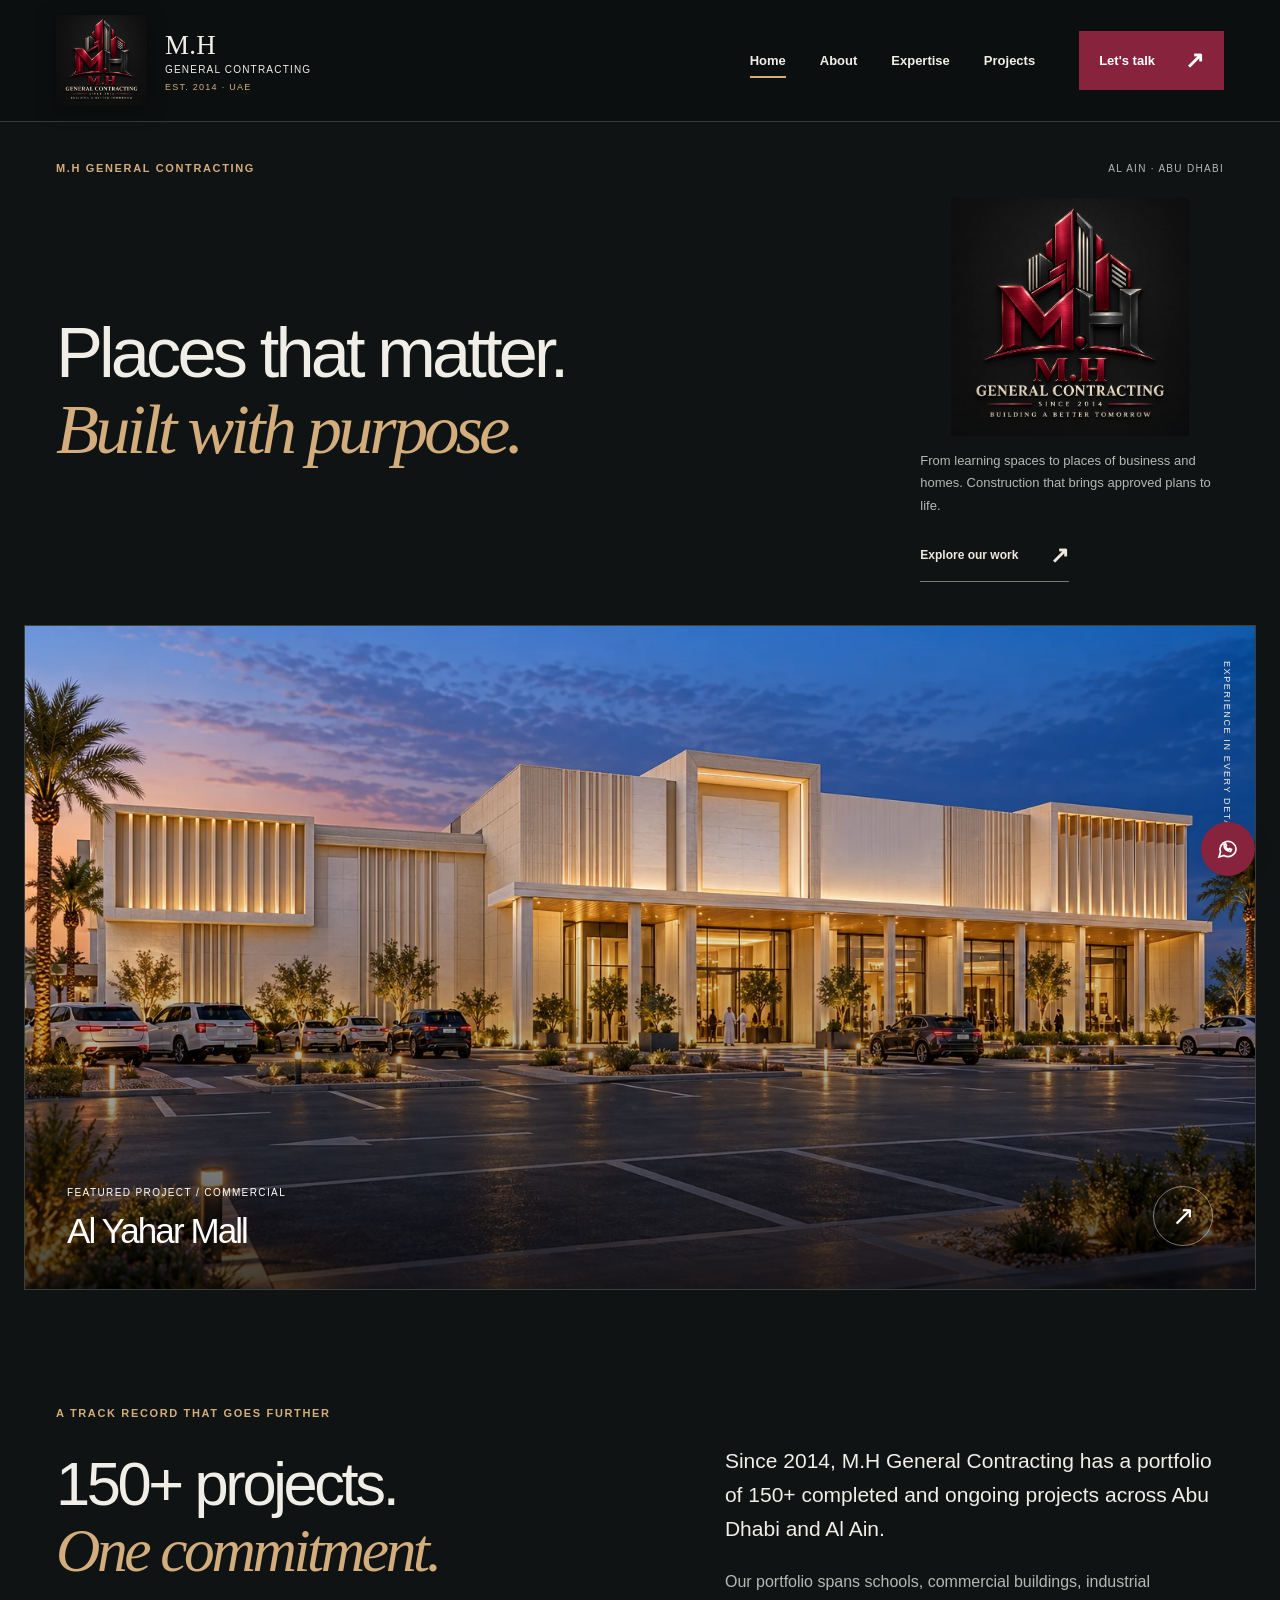
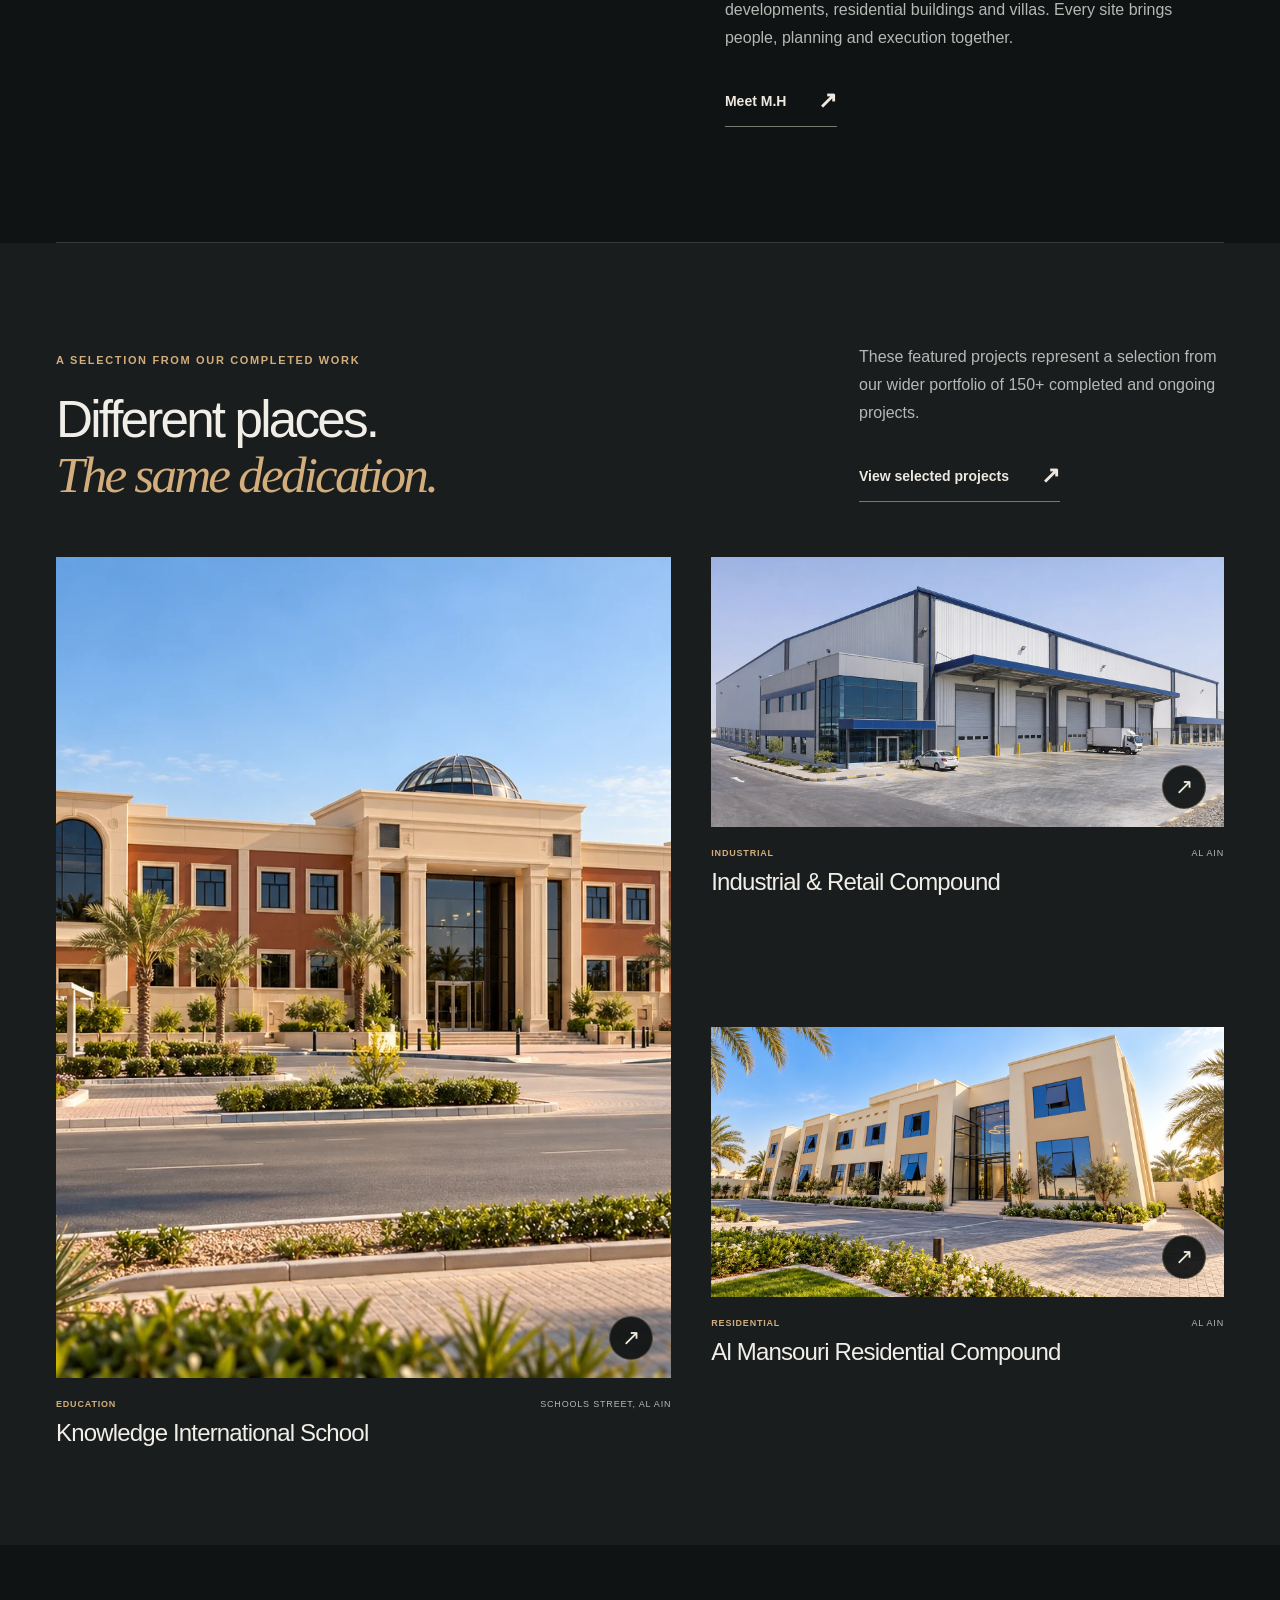
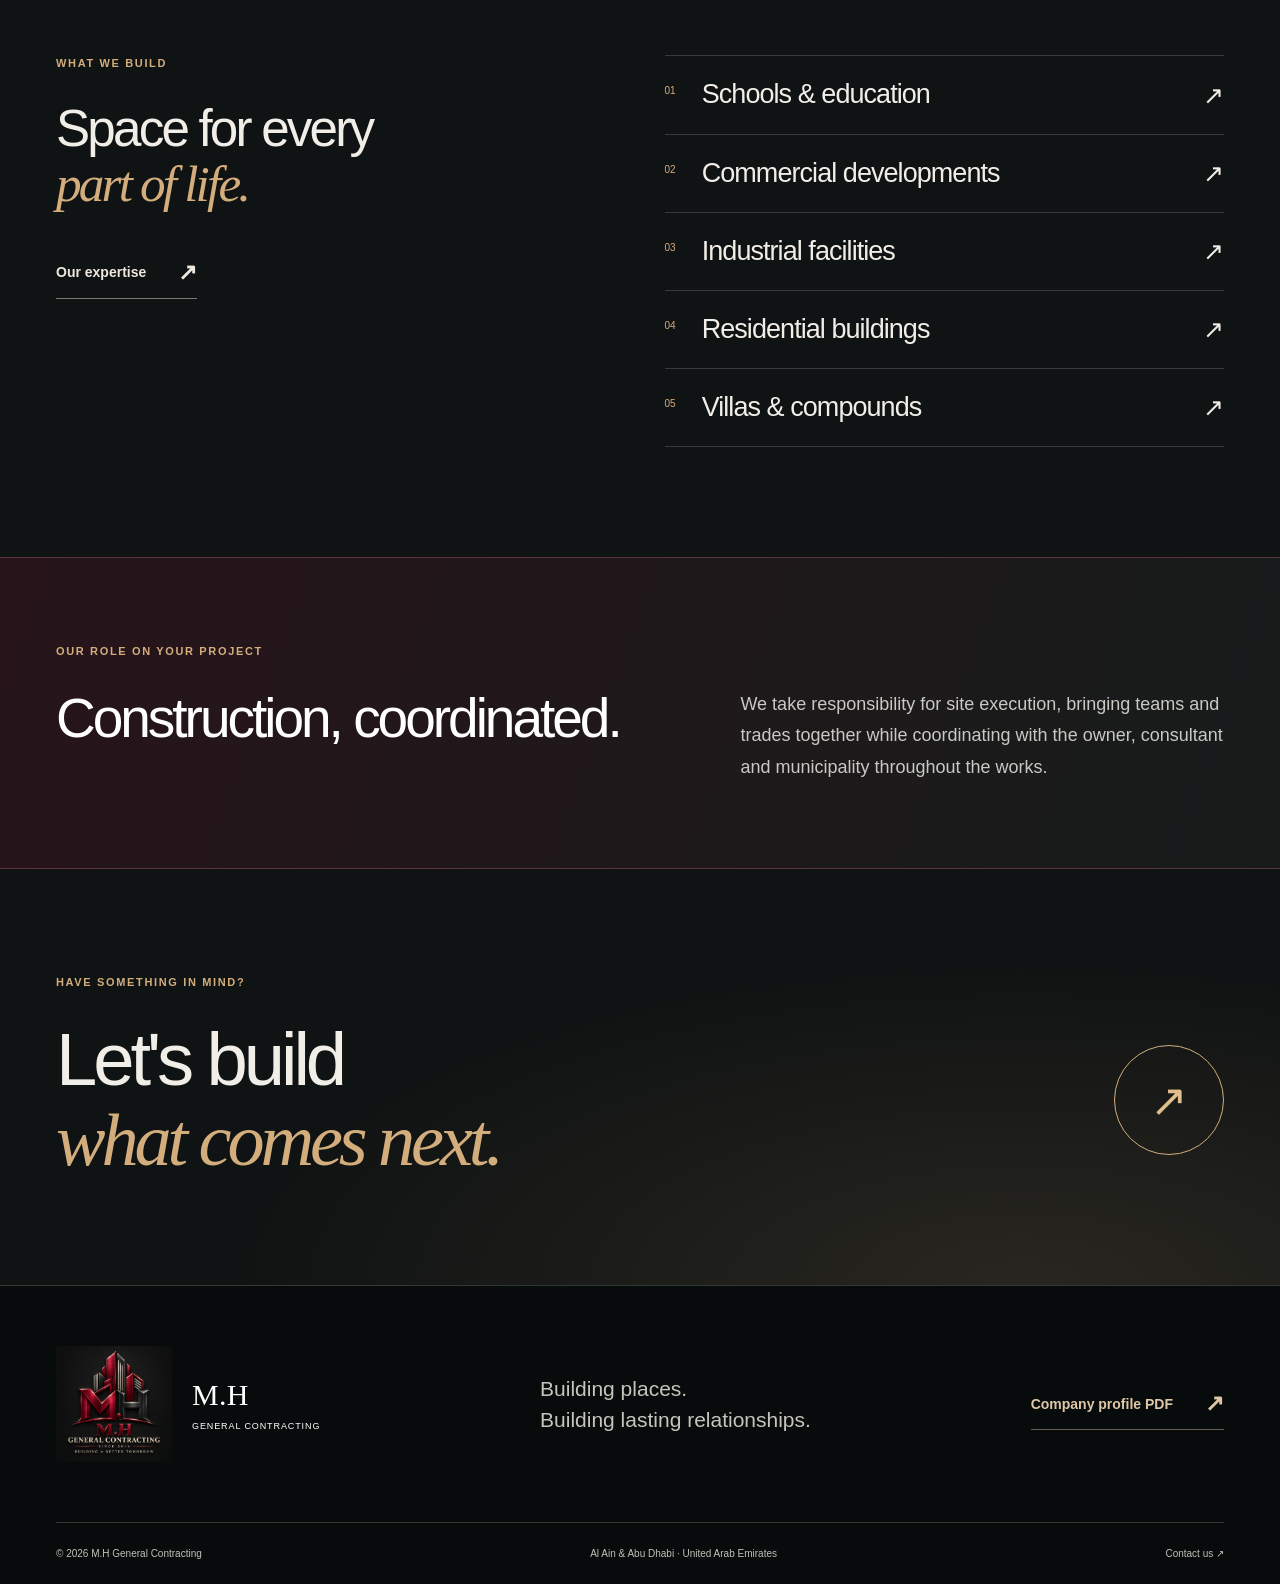
==== commit 19f68172: "Refresh stylesheet version for final logo layout" ====
--- a/index.html
+++ b/index.html
@@ -1,5 +1,5 @@
 <!doctype html>
-<html lang="en"><head><meta charset="utf-8"><meta name="viewport" content="width=device-width,initial-scale=1"><title>Places that matter. Built with purpose. | M.H General Contracting</title><meta name="description" content="Construction across Abu Dhabi and Al Ain since 2014. Explore selected work from a portfolio of 150+ completed and ongoing M.H General Contracting projects."><meta name="theme-color" content="#101313"><meta property="og:title" content="Places that matter. Built with purpose. | M.H General Contracting"><meta property="og:type" content="website"><meta property="og:image" content="https://mh-gc.github.io/MH-general-contracting/assets/mall.webp"><link rel="icon" href="assets/logo.webp"><link rel="stylesheet" href="style.css?v=3"><script src="app.js?v=3" defer></script></head><body>
+<html lang="en"><head><meta charset="utf-8"><meta name="viewport" content="width=device-width,initial-scale=1"><title>Places that matter. Built with purpose. | M.H General Contracting</title><meta name="description" content="Construction across Abu Dhabi and Al Ain since 2014. Explore selected work from a portfolio of 150+ completed and ongoing M.H General Contracting projects."><meta name="theme-color" content="#101313"><meta property="og:title" content="Places that matter. Built with purpose. | M.H General Contracting"><meta property="og:type" content="website"><meta property="og:image" content="https://mh-gc.github.io/MH-general-contracting/assets/mall.webp"><link rel="icon" href="assets/logo.webp"><link rel="stylesheet" href="style.css?v=4"><script src="app.js?v=3" defer></script></head><body>
 <a class="skip" href="#main">Skip to content</a>
 <header class="site-header"><a class="brand" href="index.html" aria-label="M.H General Contracting home"><img src="assets/logo-3d.webp" alt="M.H General Contracting 3D logo" width="91" height="98"><span>M.H <b>GENERAL CONTRACTING</b><small>EST. 2014 · UAE</small></span></a><button class="menu-toggle" aria-label="Open navigation" aria-expanded="false" aria-controls="navigation"><span></span><span></span></button><nav id="navigation" aria-label="Main navigation"><a href="index.html" aria-current="page">Home</a><a href="about.html" >About</a><a href="services.html" >Expertise</a><a href="projects.html" >Projects</a><a class="nav-contact" href="contact.html" >Let's talk <span>↗</span></a></nav></header>
 <main id="main"><section class="home-intro wrap"><div class="home-kicker"><span class="eyebrow">M.H GENERAL CONTRACTING</span><span class="location">AL AIN · ABU DHABI</span></div><div class="hero-heading"><h1>Places that matter.<br><em>Built with purpose.</em></h1><div class="intro-side"><img class="brand-display" src="assets/logo-3d.webp" alt="M.H General Contracting, building a better tomorrow since 2014" width="350" height="350"><p>From learning spaces to places of business and homes. Construction that brings approved plans to life.</p><a class="arrow-link" href="projects.html">Explore our work <span>↗</span></a></div></div></section>
--- a/style.css
+++ b/style.css
@@ -1,4 +1,3 @@
-
 :root{--wine:#7d1730;--ink:#282823;--muted:#6a6962;--paper:#faf9f6;--sand:#eeece5;--line:#d8d5cd;--ease:cubic-bezier(.22,.61,.36,1)}*{box-sizing:border-box}html{scroll-behavior:smooth;scroll-padding-top:110px}body{margin:0;background:var(--paper);color:var(--ink);font-family:Arial,Helvetica,sans-serif;-webkit-font-smoothing:antialiased}a{color:inherit;text-decoration:none}button,input{font:inherit}button,a,input{ -webkit-tap-highlight-color:transparent}button{cursor:pointer}img{display:block;max-width:100%;object-fit:cover}p{color:var(--muted);line-height:1.75;font-size:16px;margin:0 0 23px}h1,h2,h3{font-weight:500;margin:0;letter-spacing:-.055em;line-height:1.08}h1{font-size:clamp(48px,5.5vw,86px)}h2{font-size:clamp(36px,4vw,61px)}h3{font-size:26px;letter-spacing:-.035em}em{font-family:Georgia,'Times New Roman',serif;font-weight:400;font-style:italic;color:var(--wine)}.wrap{width:min(1360px,calc(100% - 112px));margin-inline:auto}.eyebrow{display:block;color:var(--wine);font-size:11px;letter-spacing:.15em;font-weight:700;line-height:1.6;margin:0 0 28px;text-transform:uppercase}.lead{font-size:21px;line-height:1.6;color:var(--ink)}.arrow-link{display:inline-flex;align-items:center;justify-content:space-between;gap:32px;font-size:14px;font-weight:600;padding:12px 0;border-bottom:1px solid var(--ink)}.arrow-link span{font-size:23px;transition:transform .25s}.arrow-link:hover span{transform:translate(3px,-3px)}.button{display:inline-flex;justify-content:space-between;align-items:center;gap:35px;background:var(--wine);color:white;padding:20px 26px;font-size:14px;font-weight:600}.button span{font-size:23px}.button:hover{background:#571022}.button.outline{background:transparent;color:var(--wine);border:1px solid var(--wine)}:focus-visible{outline:3px solid #bd8b43;outline-offset:5px}.skip{position:fixed;left:12px;top:-80px;background:var(--wine);color:white;padding:14px;z-index:100}.skip:focus{top:10px}.sr-only{position:absolute;width:1px;height:1px;padding:0;margin:-1px;overflow:hidden;clip:rect(0,0,0,0);white-space:nowrap;border:0}[hidden]{display:none!important}
 .site-header{height:106px;display:flex;align-items:center;justify-content:space-between;padding:0 56px;border-bottom:1px solid var(--line);background:rgba(250,249,246,.97);position:sticky;top:0;z-index:30}.brand{display:flex;gap:14px;align-items:center}.brand img{width:60px;height:66px;object-fit:contain;mix-blend-mode:multiply}.brand>span{font-size:22px;letter-spacing:.01em}.brand b{display:block;font-size:11px;letter-spacing:.05em;margin:3px 0 7px}.brand small{display:block;color:var(--wine);font-size:9px;letter-spacing:.14em}.site-header nav{display:flex;align-items:center;gap:34px;font-size:13px;font-weight:600}.site-header nav>a{position:relative;padding:12px 0}.site-header nav>a:not(.nav-contact):after{content:'';position:absolute;height:2px;background:var(--wine);bottom:2px;left:0;right:100%;transition:right .25s}.site-header nav>a[aria-current]:after,.site-header nav>a:hover:after{right:0}.site-header nav .nav-contact{background:var(--wine);color:white;padding:16px 20px;margin-left:10px;display:flex;align-items:center;gap:30px}.nav-contact span{font-size:23px}.menu-toggle{display:none}
 .home-intro{padding-top:48px;padding-bottom:44px}.home-kicker{display:flex;justify-content:space-between;align-items:center}.home-kicker .eyebrow{margin:0}.location{font-size:10px;color:var(--muted);letter-spacing:.13em}.hero-heading{display:grid;grid-template-columns:1.7fr .65fr;gap:60px;align-items:end;margin-top:36px}.hero-heading h1{font-size:clamp(52px,5.9vw,92px)}.intro-side{padding-bottom:3px;max-width:280px}.intro-side p{font-size:14px;margin-bottom:12px}.hero-visual{height:clamp(440px,52vw,740px);position:relative;margin:0 24px;overflow:hidden;background:var(--sand)}.hero-visual>img{width:100%;height:100%;object-position:center 58%}.hero-visual:after{content:'';position:absolute;inset:40% 0 0;background:linear-gradient(transparent,rgba(0,0,0,.6));pointer-events:none}.hero-caption{position:absolute;bottom:40px;left:42px;right:42px;display:flex;align-items:center;justify-content:space-between;color:white;z-index:1}.hero-caption span{font-size:10px;letter-spacing:.14em}.hero-caption h2{font-size:35px;margin-top:12px}.hero-caption>a{border:1px solid #ffffff70;border-radius:50%;width:60px;height:60px;display:grid;place-items:center;font-size:27px;transition:background .2s}.hero-caption>a:hover{background:var(--wine)}.vertical-note{position:absolute;right:23px;top:35px;writing-mode:vertical-rl;color:#fff;font-size:9px;letter-spacing:.18em;z-index:1}.home-proof{display:grid;grid-template-columns:1.1fr 1fr;gap:120px;padding-block:115px}.home-proof>div:last-child{padding-top:39px}.home-proof h2{font-size:clamp(44px,4.8vw,74px)}.selected-section{background:var(--sand);padding:100px 0}.section-heading{display:flex;justify-content:space-between;align-items:end;gap:65px;margin-bottom:55px}.section-heading>div:last-child:not(:first-child),.section-heading>p{max-width:365px;flex:1}.section-heading>div:first-child{flex:1.5}.section-heading>p{margin:0}.section-heading .eyebrow{margin-bottom:22px}.selected-grid{display:grid;grid-template-columns:1.2fr 1fr;gap:52px 40px}.selected-grid>.project-card:first-child{grid-row:span 2}.selected-grid>.project-card:first-child .project-photo{aspect-ratio:3/4}.selected-grid>.project-card:not(:first-child) .project-photo{aspect-ratio:1.9}.project-photo{aspect-ratio:1.48;position:relative;overflow:hidden;background:#ddd9d1}.project-photo>img{height:100%;width:100%;transition:transform .7s var(--ease)}.project-card:hover img{transform:scale(1.04)}.project-go{position:absolute;right:18px;bottom:18px;background:var(--paper);border-radius:50%;width:44px;height:44px;display:grid;place-items:center;font-size:22px;transition:background .25s,color .25s}.project-card:hover .project-go{background:var(--wine);color:white}.card-meta{display:flex;justify-content:space-between;gap:15px;text-transform:uppercase;font-size:9px;letter-spacing:.09em;color:var(--muted);margin:21px 0 11px}.card-meta>span:first-child{color:var(--wine);font-weight:700}.project-card h3{font-size:24px}.home-expertise{display:grid;grid-template-columns:1fr 1.1fr;gap:100px;padding-block:110px}.home-expertise h2{margin-bottom:35px}.expertise-links>a{display:flex;align-items:center;gap:26px;border-top:1px solid var(--line);padding:24px 0}.expertise-links>a:last-child{border-bottom:1px solid var(--line)}.expertise-links>a>span{font-size:10px;color:var(--wine);align-self:flex-start;padding-top:5px}.expertise-links h3{flex:1;font-size:27px}.expertise-links b{font-size:25px;font-weight:400;transition:transform .2s}.expertise-links>a:hover b{transform:translate(4px,-4px)}.coordination-band{background:var(--wine);color:white;padding:85px 0}.coordination-band .wrap{display:grid;grid-template-columns:1.25fr 1fr;column-gap:80px}.coordination-band .eyebrow{grid-column:1/-1;color:#e5c1c8}.coordination-band h2{font-size:clamp(38px,4.3vw,65px)}.coordination-band p:last-child{color:#f0dce1;font-size:18px;margin:0}.contact-strip{padding-block:105px}.contact-strip .wrap>div{display:flex;align-items:center;justify-content:space-between;gap:35px}.contact-strip h2{font-size:clamp(48px,5.8vw,87px)}.circle-link{width:110px;height:110px;border:1px solid var(--wine);border-radius:50%;color:var(--wine);display:grid;place-items:center;font-size:45px;transition:background .2s,color .2s}.circle-link:hover{background:var(--wine);color:white}
@@ -26,3 +25,4 @@
 @media(max-width:1100px){.site-header{height:112px}.brand img{width:78px;height:88px}.brand{gap:12px}.brand>span{font-size:23px}.site-header nav{gap:22px}.brand b{font-size:9px}.hero-heading{gap:40px;grid-template-columns:1.6fr .7fr}.hero-heading h1{font-size:59px}.brand-display{width:190px}.footer-brand img{width:90px;height:90px}.footer-brand>span{font-size:26px}}
 @media(max-width:760px){html{scroll-padding-top:102px}.site-header{height:98px}.brand img{width:72px;height:78px}.brand>span{font-size:22px}.brand b{font-size:8px;letter-spacing:.05em}.brand small{font-size:7px}.brand{gap:12px}.site-header nav{top:98px;background:#101313;border-bottom-color:#414638}.site-header nav>a[aria-current]{color:#d3ad7c}.site-header nav .nav-contact[aria-current]{color:white}.menu-toggle span{background:#eee8dc}.home-intro{padding-top:25px;padding-bottom:30px}.hero-heading{display:flex;flex-direction:column;align-items:stretch;gap:24px;margin-top:28px}.hero-heading h1{font-size:clamp(39px,8.6vw,62px)}.intro-side{display:grid;grid-template-columns:116px 1fr;grid-template-rows:auto auto;align-items:center;gap:5px 21px;margin:0;max-width:100%}.brand-display{width:116px;margin:0;grid-row:span 2}.intro-side p{font-size:11px;margin:0;line-height:1.6}.intro-side .arrow-link{font-size:10px;gap:15px;justify-self:start;padding-top:4px;align-self:start}.hero-visual{height:420px;margin-inline:10px}.home-kicker .eyebrow{font-size:8px}.location{font-size:8px}.circle-link:hover{background:transparent;color:#d3ad7c}.footer-brand{gap:15px}.footer-brand img{width:90px;height:90px}.footer-brand>span{font-size:28px}.footer-top p{font-size:15px}.footer-top{gap:25px}.footer-brand small{font-size:8px}.contact-main{padding:27px}.contact-main .button{gap:13px}.whatsapp{border:1px solid #ac425e}.contact-strip{background:radial-gradient(ellipse at 100% 100%,#262820,transparent 60%),#101313}}
 @media(max-width:370px){.brand b{font-size:7px}.brand img{width:60px;height:70px}.brand>span{font-size:20px}.intro-side{grid-template-columns:95px 1fr;gap:5px 15px}.brand-display{width:95px}.hero-heading h1{font-size:38px}.footer-top{display:block}.footer-top p{margin:25px 0}}
+.brand-display{height:auto}
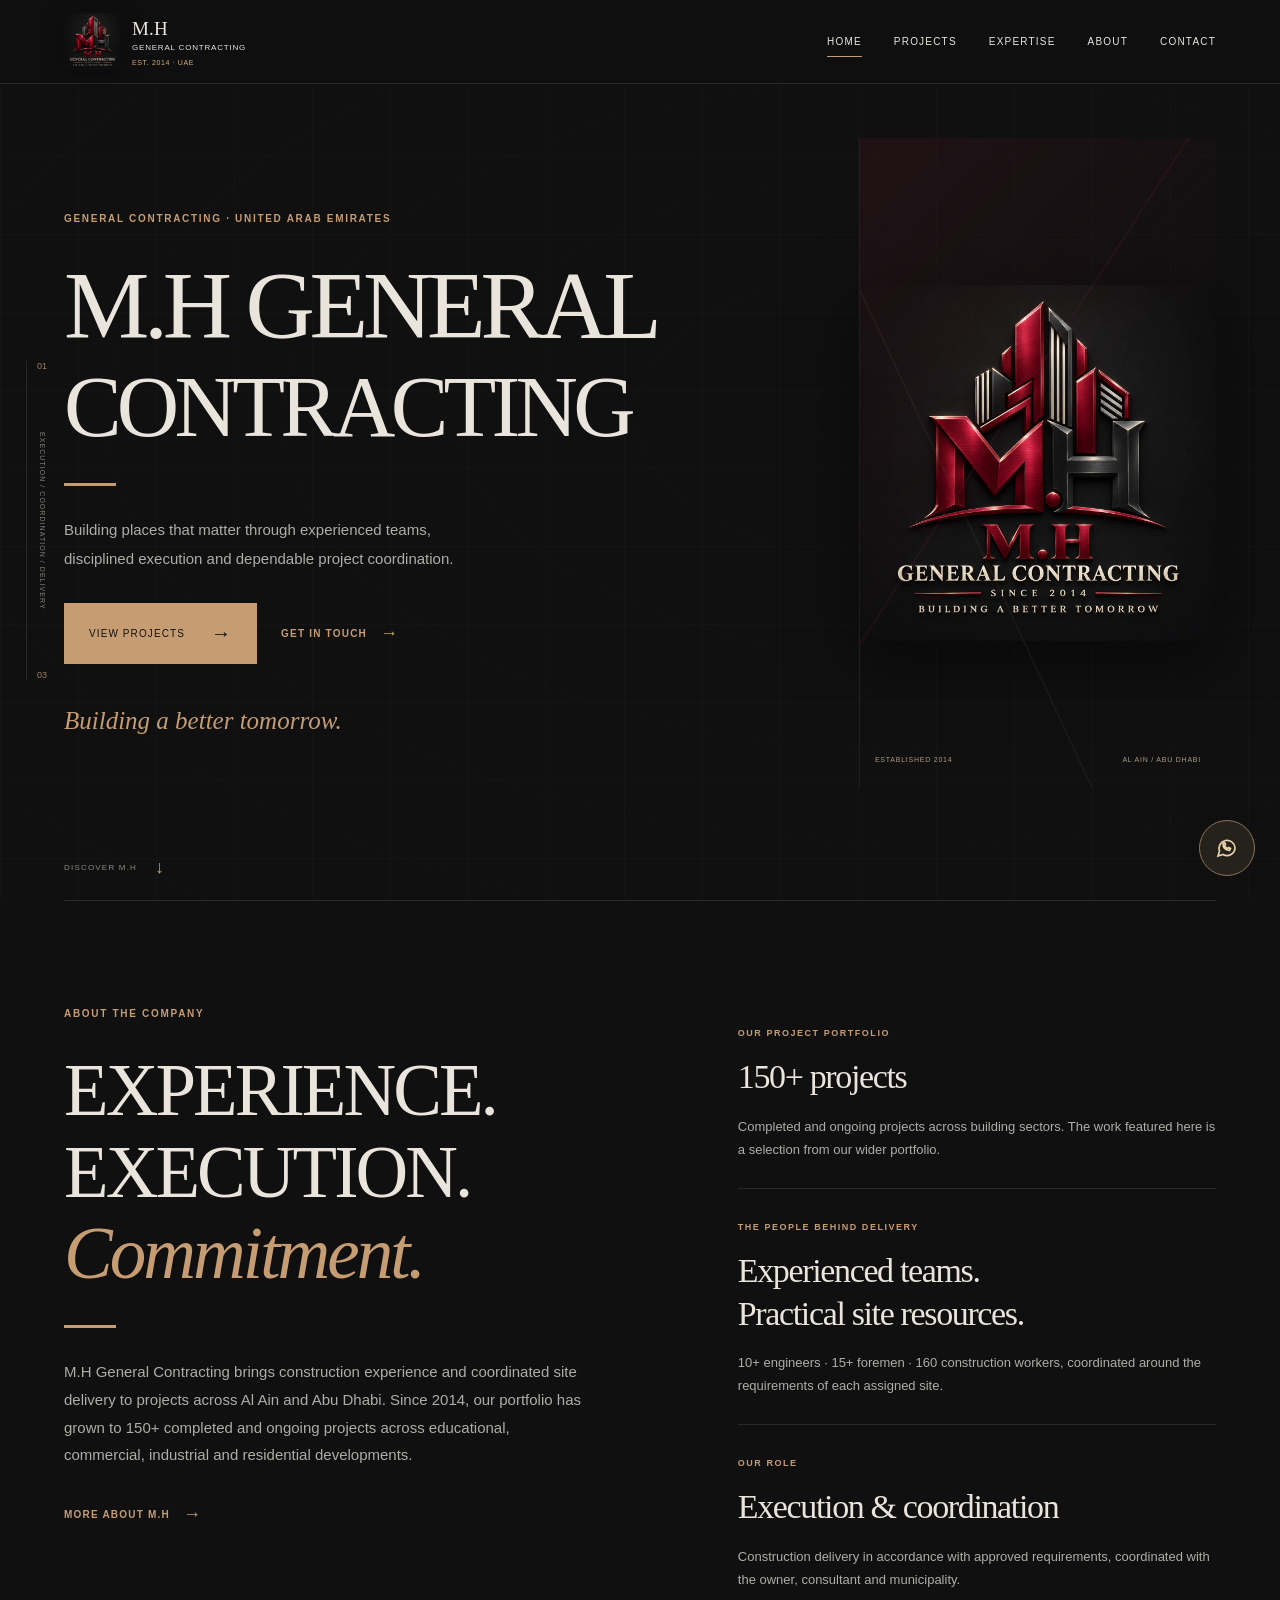
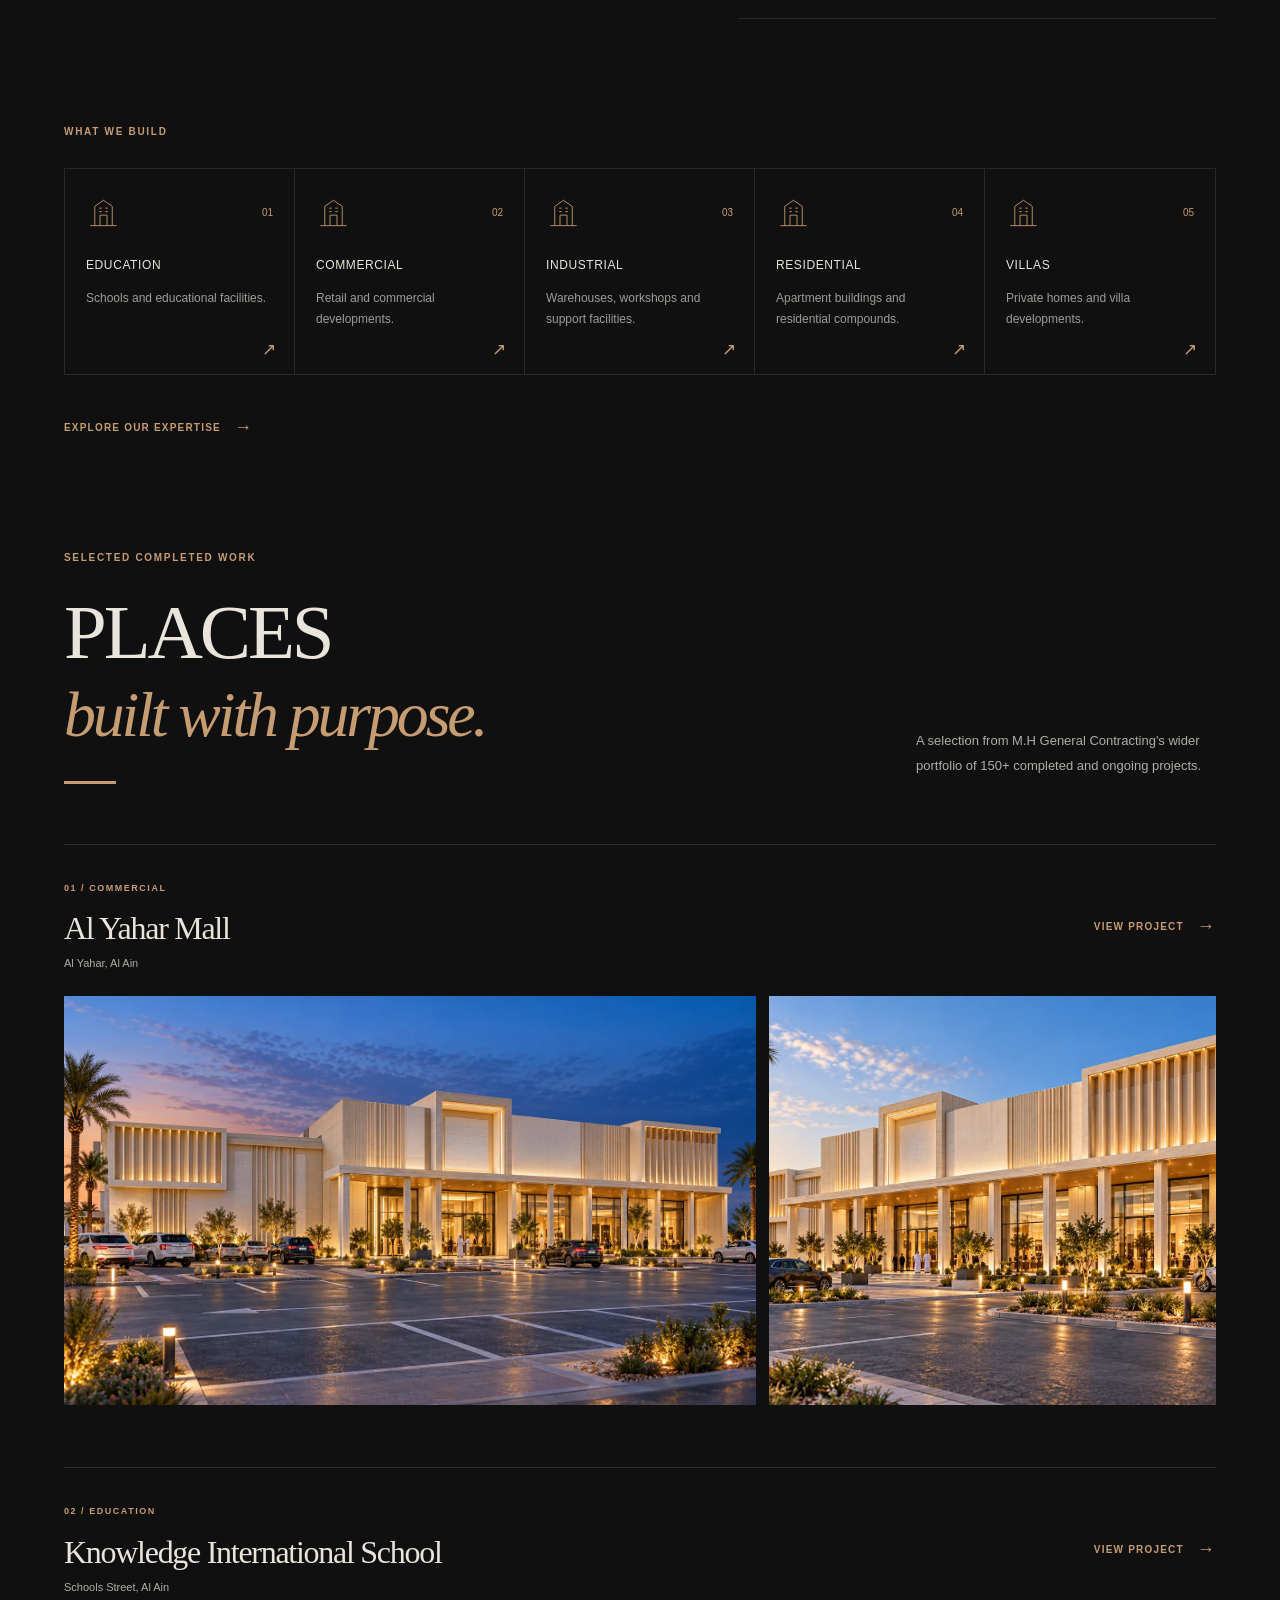
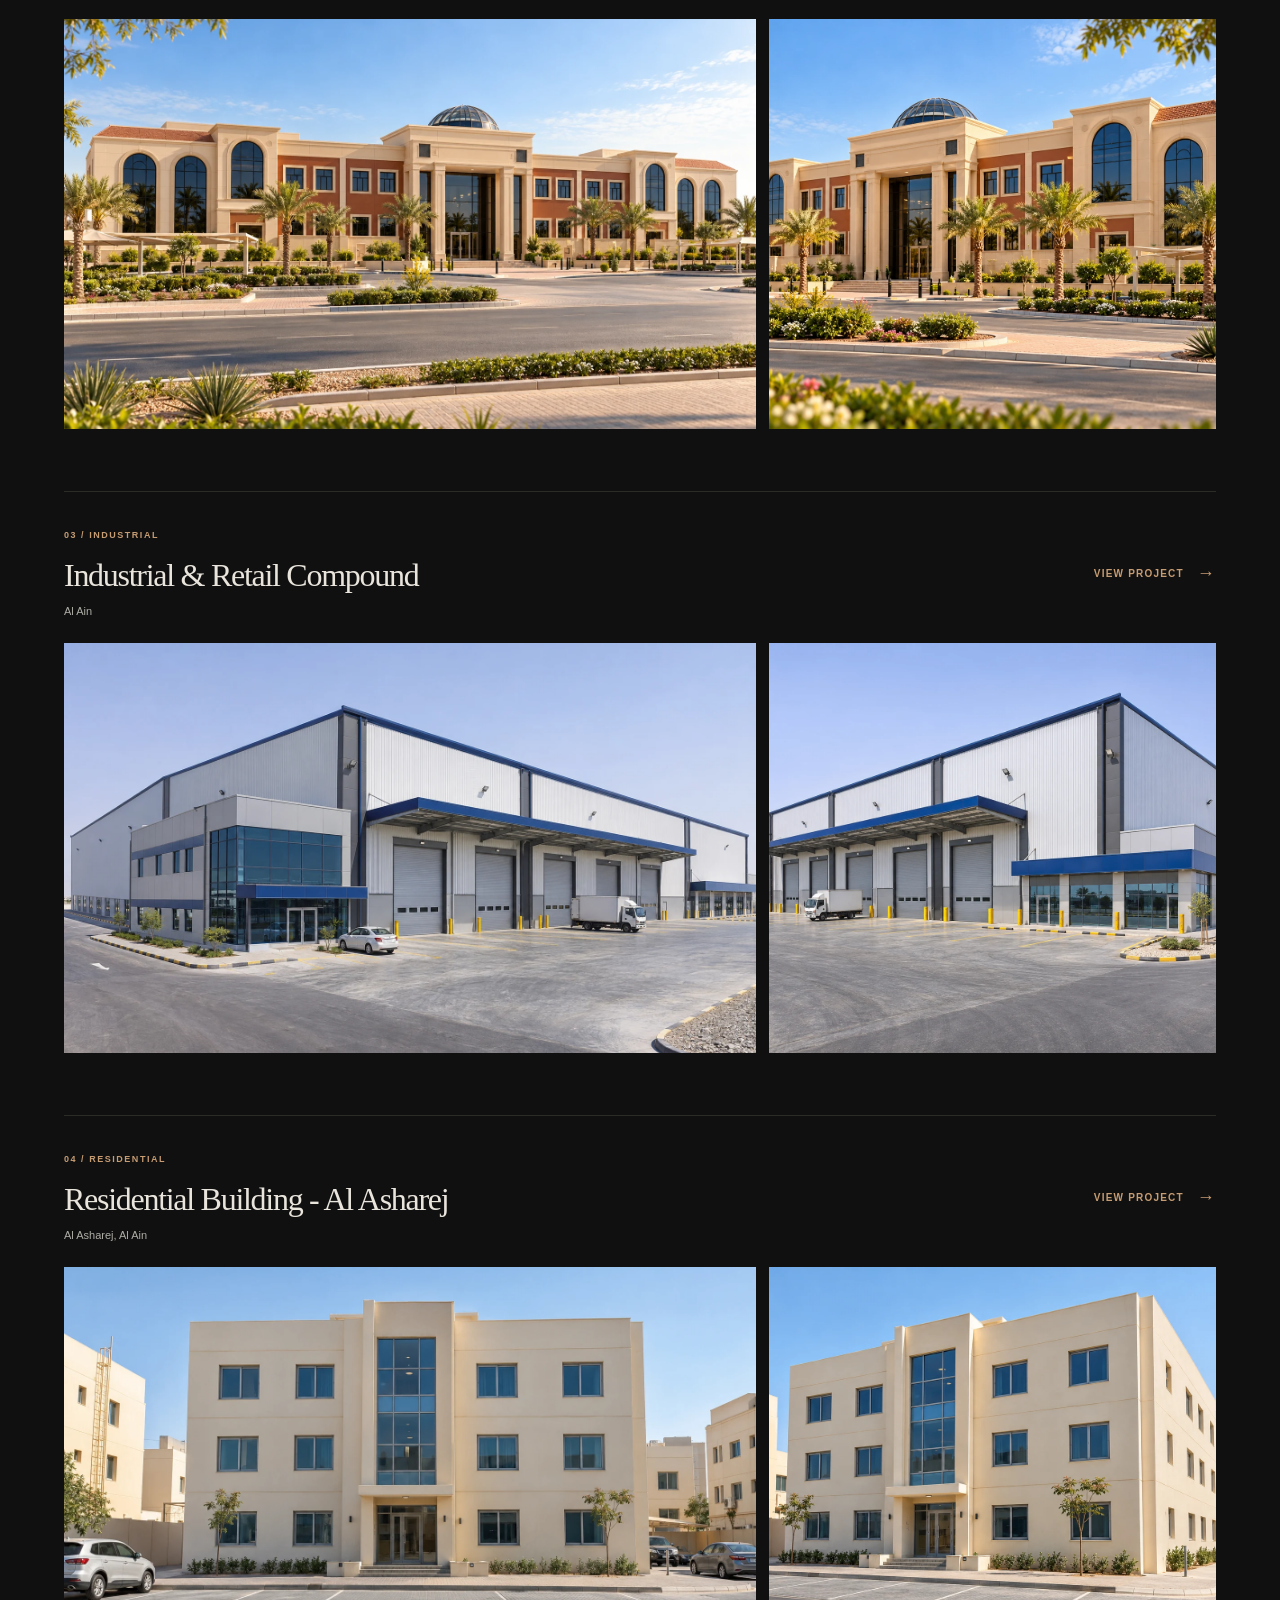
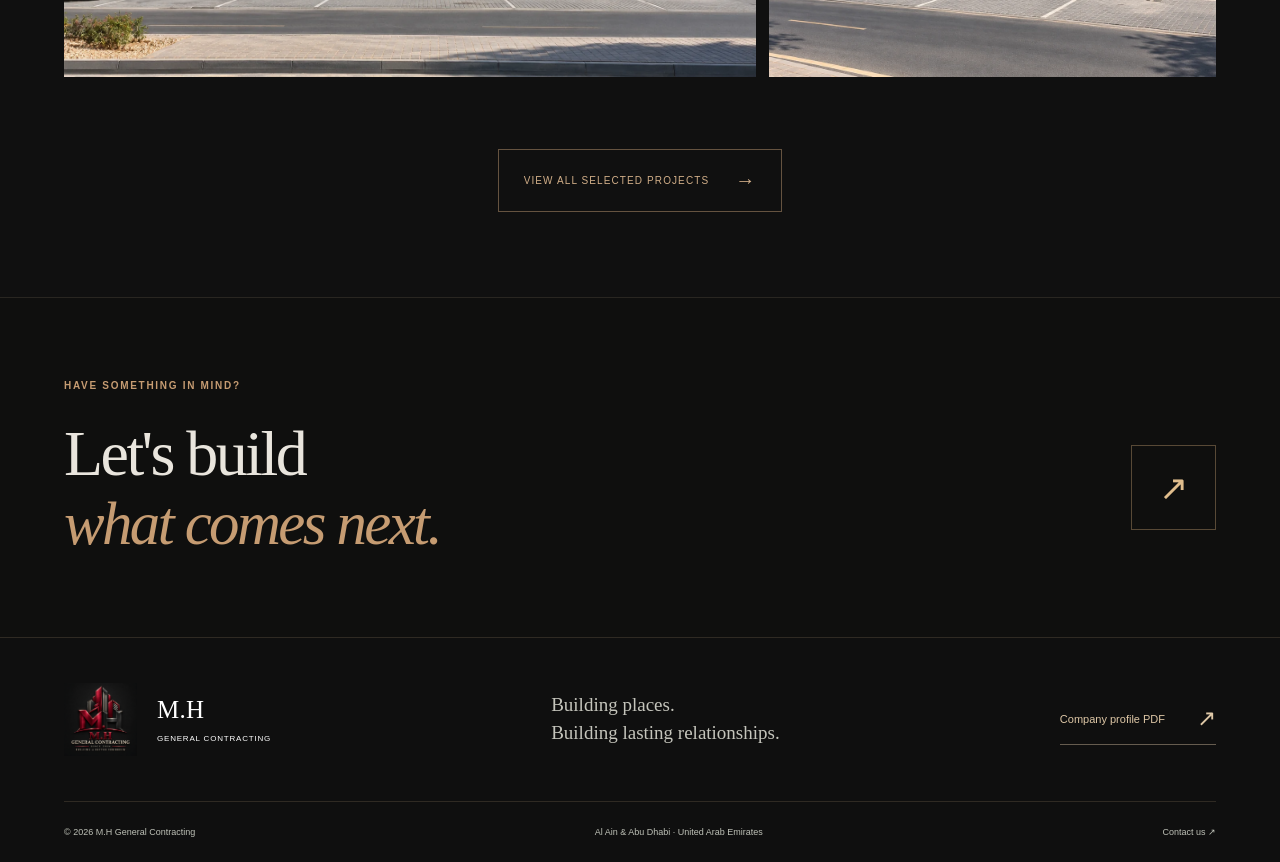
==== commit 5f53ddd5: "Rework website with architectural portfolio layout and paired project imagery" ====
--- a/index.html
+++ b/index.html
@@ -1,12 +1,9 @@
 <!doctype html>
-<html lang="en"><head><meta charset="utf-8"><meta name="viewport" content="width=device-width,initial-scale=1"><title>Places that matter. Built with purpose. | M.H General Contracting</title><meta name="description" content="Construction across Abu Dhabi and Al Ain since 2014. Explore selected work from a portfolio of 150+ completed and ongoing M.H General Contracting projects."><meta name="theme-color" content="#101313"><meta property="og:title" content="Places that matter. Built with purpose. | M.H General Contracting"><meta property="og:type" content="website"><meta property="og:image" content="https://mh-gc.github.io/MH-general-contracting/assets/mall.webp"><link rel="icon" href="assets/logo.webp"><link rel="stylesheet" href="style.css?v=4"><script src="app.js?v=3" defer></script></head><body>
+<html lang="en"><head><meta charset="utf-8"><meta name="viewport" content="width=device-width,initial-scale=1"><title>Building a better tomorrow | M.H General Contracting</title><meta name="description" content="Construction across Abu Dhabi and Al Ain since 2014. Explore selected work from a portfolio of 150+ completed and ongoing M.H General Contracting projects."><meta name="theme-color" content="#101313"><meta property="og:title" content="M.H General Contracting | M.H General Contracting"><meta property="og:type" content="website"><meta property="og:image" content="https://mh-gc.github.io/MH-general-contracting/assets/mall.webp"><link rel="icon" href="assets/logo.webp"><link rel="stylesheet" href="style.css?v=5"><script src="app.js?v=3" defer></script></head><body>
 <a class="skip" href="#main">Skip to content</a>
-<header class="site-header"><a class="brand" href="index.html" aria-label="M.H General Contracting home"><img src="assets/logo-3d.webp" alt="M.H General Contracting 3D logo" width="91" height="98"><span>M.H <b>GENERAL CONTRACTING</b><small>EST. 2014 · UAE</small></span></a><button class="menu-toggle" aria-label="Open navigation" aria-expanded="false" aria-controls="navigation"><span></span><span></span></button><nav id="navigation" aria-label="Main navigation"><a href="index.html" aria-current="page">Home</a><a href="about.html" >About</a><a href="services.html" >Expertise</a><a href="projects.html" >Projects</a><a class="nav-contact" href="contact.html" >Let's talk <span>↗</span></a></nav></header>
-<main id="main"><section class="home-intro wrap"><div class="home-kicker"><span class="eyebrow">M.H GENERAL CONTRACTING</span><span class="location">AL AIN · ABU DHABI</span></div><div class="hero-heading"><h1>Places that matter.<br><em>Built with purpose.</em></h1><div class="intro-side"><img class="brand-display" src="assets/logo-3d.webp" alt="M.H General Contracting, building a better tomorrow since 2014" width="350" height="350"><p>From learning spaces to places of business and homes. Construction that brings approved plans to life.</p><a class="arrow-link" href="projects.html">Explore our work <span>↗</span></a></div></div></section>
-<section class="hero-visual"><img src="assets/mall.webp" alt="Completed Al Yahar Mall exterior at dusk" width="1600" height="900" fetchpriority="high"><div class="hero-caption"><div><span>FEATURED PROJECT / COMMERCIAL</span><h2>Al Yahar Mall</h2></div><a href="project.html?id=mall" aria-label="Explore Al Yahar Mall">↗</a></div><span class="vertical-note">EXPERIENCE IN EVERY DETAIL</span></section>
-<section class="wrap home-proof"><div><p class="eyebrow">A TRACK RECORD THAT GOES FURTHER</p><h2>150+ projects.<br><em>One commitment.</em></h2></div><div><p class="lead">Since 2014, M.H General Contracting has a portfolio of 150+ completed and ongoing projects across Abu Dhabi and Al Ain.</p><p>Our portfolio spans schools, commercial buildings, industrial developments, residential buildings and villas. Every site brings people, planning and execution together.</p><a class="arrow-link" href="about.html">Meet M.H <span>↗</span></a></div></section>
-<section class="selected-section"><div class="wrap"><div class="section-heading"><div><p class="eyebrow">A SELECTION FROM OUR COMPLETED WORK</p><h2>Different places.<br><em>The same dedication.</em></h2></div><div><p>These featured projects represent a selection from our wider portfolio of 150+ completed and ongoing projects.</p><a class="arrow-link" href="projects.html">View selected projects <span>↗</span></a></div></div><div class="selected-grid"><a class="project-card " href="project.html?id=knowledge"><div class="project-photo"><img src="assets/knowledge.webp" alt="Knowledge International School" loading="lazy" width="1000" height="700"><span class="project-go">↗</span></div><div class="card-meta"><span>Education</span><span>Schools Street, Al Ain</span></div><h3>Knowledge International School</h3></a><a class="project-card " href="project.html?id=industrial_concept_a"><div class="project-photo"><img src="assets/industrial_concept_a.webp" alt="Industrial &amp; Retail Compound" loading="lazy" width="1000" height="700"><span class="project-go">↗</span></div><div class="card-meta"><span>Industrial</span><span>Al Ain</span></div><h3>Industrial &amp; Retail Compound</h3></a><a class="project-card " href="project.html?id=residential"><div class="project-photo"><img src="assets/residential.webp" alt="Al Mansouri Residential Compound" loading="lazy" width="1000" height="700"><span class="project-go">↗</span></div><div class="card-meta"><span>Residential</span><span>Al Ain</span></div><h3>Al Mansouri Residential Compound</h3></a></div></div></section>
-<section class="wrap home-expertise"><div><p class="eyebrow">WHAT WE BUILD</p><h2>Space for every<br><em>part of life.</em></h2><a class="arrow-link" href="services.html">Our expertise <span>↗</span></a></div><div class="expertise-links"><a href="projects.html?sector=Education"><span>01</span><h3>Schools & education</h3><b>↗</b></a><a href="projects.html?sector=Commercial"><span>02</span><h3>Commercial developments</h3><b>↗</b></a><a href="projects.html?sector=Industrial"><span>03</span><h3>Industrial facilities</h3><b>↗</b></a><a href="projects.html?sector=Residential"><span>04</span><h3>Residential buildings</h3><b>↗</b></a><a href="projects.html?sector=Villas"><span>05</span><h3>Villas & compounds</h3><b>↗</b></a></div></section>
-<section class="coordination-band"><div class="wrap"><p class="eyebrow">OUR ROLE ON YOUR PROJECT</p><h2>Construction, coordinated.</h2><p>We take responsibility for site execution, bringing teams and trades together while coordinating with the owner, consultant and municipality throughout the works.</p></div></section><section class="contact-strip"><div class="wrap"><p class="eyebrow">HAVE SOMETHING IN MIND?</p><div><h2>Let's build<br><em>what comes next.</em></h2><a class="circle-link" href="contact.html" aria-label="Discuss your project">↗</a></div></div></section></main>
+<header class="site-header"><a class="brand" href="index.html" aria-label="M.H General Contracting home"><img src="assets/logo-3d.webp" alt="M.H General Contracting 3D logo" width="91" height="98"><span>M.H <b>GENERAL CONTRACTING</b><small>EST. 2014 · UAE</small></span></a><button class="menu-toggle" aria-label="Open navigation" aria-expanded="false" aria-controls="navigation"><span></span><span></span></button><nav id="navigation" aria-label="Main navigation"><a href="index.html" aria-current="page">Home</a><a href="projects.html" >Projects</a><a href="services.html" >Expertise</a><a href="about.html" >About</a><a class="nav-contact" href="contact.html" >Contact</a></nav></header>
+<main id="main"><section class="architect-hero wrap" aria-labelledby="hero-title"><div class="hero-rail" aria-hidden="true"><span>01</span><span>EXECUTION / COORDINATION / DELIVERY</span><span>03</span></div><div class="architect-intro"><p class="eyebrow">GENERAL CONTRACTING · UNITED ARAB EMIRATES</p><h1 id="hero-title">M.H GENERAL<br><span>CONTRACTING</span></h1><div class="bronze-rule"></div><p class="hero-summary">Building places that matter through experienced teams, disciplined execution and dependable project coordination.</p><div class="hero-actions"><a class="button" href="projects.html">VIEW PROJECTS <span>→</span></a><a class="text-cta" href="contact.html">GET IN TOUCH <span>→</span></a></div><p class="brand-signature">Building a better tomorrow.</p></div><figure class="hero-brand-canvas"><img src="assets/logo-3d.webp" alt="M.H General Contracting three-dimensional brand emblem" width="1254" height="1254" fetchpriority="high"><figcaption><span>ESTABLISHED 2014</span><span>AL AIN / ABU DHABI</span></figcaption></figure><a class="hero-scroll" href="#company-introduction">DISCOVER M.H <span>↓</span></a></section>
+<section class="wrap editorial-about" id="company-introduction"><div class="editorial-story"><p class="eyebrow">ABOUT THE COMPANY</p><h2>EXPERIENCE.<br>EXECUTION.<br><em>Commitment.</em></h2><div class="bronze-rule"></div><p>M.H General Contracting brings construction experience and coordinated site delivery to projects across Al Ain and Abu Dhabi. Since 2014, our portfolio has grown to 150+ completed and ongoing projects across educational, commercial, industrial and residential developments.</p><a class="text-cta" href="about.html">MORE ABOUT M.H <span>→</span></a></div><div class="editorial-facts"><article><p class="eyebrow">OUR PROJECT PORTFOLIO</p><h3>150+ projects</h3><p>Completed and ongoing projects across building sectors. The work featured here is a selection from our wider portfolio.</p></article><article><p class="eyebrow">THE PEOPLE BEHIND DELIVERY</p><h3>Experienced teams.<br>Practical site resources.</h3><p>10+ engineers · 15+ foremen · 160 construction workers, coordinated around the requirements of each assigned site.</p></article><article><p class="eyebrow">OUR ROLE</p><h3>Execution & coordination</h3><p>Construction delivery in accordance with approved requirements, coordinated with the owner, consultant and municipality.</p></article></div></section>
+<section class="wrap editorial-services"><p class="eyebrow">WHAT WE BUILD</p><div class="service-deck"><a class="sector-tile" href="projects.html?sector=Education"><div class="sector-top"><svg viewBox="0 0 40 40" fill="none" stroke="currentColor" stroke-width="1" aria-hidden="true"><path d="M5 35h30M10 35V13l10-7 10 7v22M16 35V23h8v12M15 15h3m4 0h3m-10 4h3m4 0h3"/></svg><span>01</span></div><h3>EDUCATION</h3><p>Schools and educational facilities.</p><span class="sector-arrow" aria-hidden="true">↗</span></a><a class="sector-tile" href="projects.html?sector=Commercial"><div class="sector-top"><svg viewBox="0 0 40 40" fill="none" stroke="currentColor" stroke-width="1" aria-hidden="true"><path d="M5 35h30M10 35V13l10-7 10 7v22M16 35V23h8v12M15 15h3m4 0h3m-10 4h3m4 0h3"/></svg><span>02</span></div><h3>COMMERCIAL</h3><p>Retail and commercial developments.</p><span class="sector-arrow" aria-hidden="true">↗</span></a><a class="sector-tile" href="projects.html?sector=Industrial"><div class="sector-top"><svg viewBox="0 0 40 40" fill="none" stroke="currentColor" stroke-width="1" aria-hidden="true"><path d="M5 35h30M10 35V13l10-7 10 7v22M16 35V23h8v12M15 15h3m4 0h3m-10 4h3m4 0h3"/></svg><span>03</span></div><h3>INDUSTRIAL</h3><p>Warehouses, workshops and support facilities.</p><span class="sector-arrow" aria-hidden="true">↗</span></a><a class="sector-tile" href="projects.html?sector=Residential"><div class="sector-top"><svg viewBox="0 0 40 40" fill="none" stroke="currentColor" stroke-width="1" aria-hidden="true"><path d="M5 35h30M10 35V13l10-7 10 7v22M16 35V23h8v12M15 15h3m4 0h3m-10 4h3m4 0h3"/></svg><span>04</span></div><h3>RESIDENTIAL</h3><p>Apartment buildings and residential compounds.</p><span class="sector-arrow" aria-hidden="true">↗</span></a><a class="sector-tile" href="projects.html?sector=Villas"><div class="sector-top"><svg viewBox="0 0 40 40" fill="none" stroke="currentColor" stroke-width="1" aria-hidden="true"><path d="M5 35h30M10 35V13l10-7 10 7v22M16 35V23h8v12M15 15h3m4 0h3m-10 4h3m4 0h3"/></svg><span>05</span></div><h3>VILLAS</h3><p>Private homes and villa developments.</p><span class="sector-arrow" aria-hidden="true">↗</span></a></div><a class="text-cta" href="services.html">EXPLORE OUR EXPERTISE <span>→</span></a></section><section class="wrap editorial-work"><div class="work-heading"><div><p class="eyebrow">SELECTED COMPLETED WORK</p><h2>PLACES<br><em>built with purpose.</em></h2><div class="bronze-rule"></div></div><p>A selection from M.H General Contracting's wider portfolio of 150+ completed and ongoing projects.</p></div><article class="work-row"><div class="work-row-title"><div><p class="eyebrow">01 / Commercial</p><h3>Al Yahar Mall</h3><p class="work-location">Al Yahar, Al Ain</p></div><a class="text-cta" href="project.html?id=mall">VIEW PROJECT <span>→</span></a></div><div class="work-pair"><a href="project.html?id=mall" aria-label="Explore Al Yahar Mall, first view"><img src="assets/mall.webp" alt="Al Yahar Mall, first view" width="1400" height="900" loading="lazy"></a><a href="project.html?id=mall" aria-label="Explore Al Yahar Mall, second view"><img src="assets/mall_second.webp" alt="Al Yahar Mall, second view" width="1400" height="900" loading="lazy"></a></div></article><article class="work-row"><div class="work-row-title"><div><p class="eyebrow">02 / Education</p><h3>Knowledge International School</h3><p class="work-location">Schools Street, Al Ain</p></div><a class="text-cta" href="project.html?id=knowledge">VIEW PROJECT <span>→</span></a></div><div class="work-pair"><a href="project.html?id=knowledge" aria-label="Explore Knowledge International School, first view"><img src="assets/knowledge.webp" alt="Knowledge International School, first view" width="1400" height="900" loading="lazy"></a><a href="project.html?id=knowledge" aria-label="Explore Knowledge International School, second view"><img src="assets/knowledge_second.webp" alt="Knowledge International School, second view" width="1400" height="900" loading="lazy"></a></div></article><article class="work-row"><div class="work-row-title"><div><p class="eyebrow">03 / Industrial</p><h3>Industrial &amp; Retail Compound</h3><p class="work-location">Al Ain</p></div><a class="text-cta" href="project.html?id=industrial_concept_a">VIEW PROJECT <span>→</span></a></div><div class="work-pair"><a href="project.html?id=industrial_concept_a" aria-label="Explore Industrial &amp; Retail Compound, first view"><img src="assets/industrial_concept_a.webp" alt="Industrial &amp; Retail Compound, first view" width="1400" height="900" loading="lazy"></a><a href="project.html?id=industrial_concept_a" aria-label="Explore Industrial &amp; Retail Compound, second view"><img src="assets/industrial_concept_a_second.webp" alt="Industrial &amp; Retail Compound, second view" width="1400" height="900" loading="lazy"></a></div></article><article class="work-row"><div class="work-row-title"><div><p class="eyebrow">04 / Residential</p><h3>Residential Building - Al Asharej</h3><p class="work-location">Al Asharej, Al Ain</p></div><a class="text-cta" href="project.html?id=simple_a">VIEW PROJECT <span>→</span></a></div><div class="work-pair"><a href="project.html?id=simple_a" aria-label="Explore Residential Building - Al Asharej, first view"><img src="assets/simple_a.webp" alt="Residential Building - Al Asharej, first view" width="1400" height="900" loading="lazy"></a><a href="project.html?id=simple_a" aria-label="Explore Residential Building - Al Asharej, second view"><img src="assets/simple_a_second.webp" alt="Residential Building - Al Asharej, second view" width="1400" height="900" loading="lazy"></a></div></article><div class="work-all"><a class="button outline" href="projects.html">VIEW ALL SELECTED PROJECTS <span>→</span></a></div></section><section class="contact-strip"><div class="wrap"><p class="eyebrow">HAVE SOMETHING IN MIND?</p><div><h2>Let's build<br><em>what comes next.</em></h2><a class="circle-link" href="contact.html" aria-label="Discuss your project">↗</a></div></div></section></main>
 <footer><div class="wrap footer-top"><a class="footer-brand" href="index.html" aria-label="M.H General Contracting home"><img src="assets/logo-3d.webp" alt="" width="116" height="116"><span>M.H<small>GENERAL CONTRACTING</small></span></a><p>Building places.<br>Building lasting relationships.</p><a class="arrow-link pale" href="assets/company-profile.pdf" target="_blank" rel="noopener">Company profile PDF <span>↗</span></a></div><div class="wrap footer-bottom"><span>© 2026 M.H General Contracting</span><span>Al Ain & Abu Dhabi · United Arab Emirates</span><a href="contact.html">Contact us ↗</a></div></footer>
 <a class="whatsapp" href="https://wa.me/971559505111" target="_blank" rel="noopener" aria-label="Chat with M.H on WhatsApp"><svg viewBox="0 0 24 24" fill="none" stroke="currentColor" stroke-width="1.7" aria-hidden="true"><path d="M20 11.5a8 8 0 0 1-12 7L3 20l1.5-5a8 8 0 1 1 15.5-3.5Z"/><path d="M8 7.5c0 4 2.5 6.5 6.5 7l1-2-2-1-1 1a6 6 0 0 1-3-3l1-1-1-2Z"/></svg><span>WhatsApp</span></a></body></html>
--- a/style.css
+++ b/style.css
@@ -1,3 +1,4 @@
+
 :root{--wine:#7d1730;--ink:#282823;--muted:#6a6962;--paper:#faf9f6;--sand:#eeece5;--line:#d8d5cd;--ease:cubic-bezier(.22,.61,.36,1)}*{box-sizing:border-box}html{scroll-behavior:smooth;scroll-padding-top:110px}body{margin:0;background:var(--paper);color:var(--ink);font-family:Arial,Helvetica,sans-serif;-webkit-font-smoothing:antialiased}a{color:inherit;text-decoration:none}button,input{font:inherit}button,a,input{ -webkit-tap-highlight-color:transparent}button{cursor:pointer}img{display:block;max-width:100%;object-fit:cover}p{color:var(--muted);line-height:1.75;font-size:16px;margin:0 0 23px}h1,h2,h3{font-weight:500;margin:0;letter-spacing:-.055em;line-height:1.08}h1{font-size:clamp(48px,5.5vw,86px)}h2{font-size:clamp(36px,4vw,61px)}h3{font-size:26px;letter-spacing:-.035em}em{font-family:Georgia,'Times New Roman',serif;font-weight:400;font-style:italic;color:var(--wine)}.wrap{width:min(1360px,calc(100% - 112px));margin-inline:auto}.eyebrow{display:block;color:var(--wine);font-size:11px;letter-spacing:.15em;font-weight:700;line-height:1.6;margin:0 0 28px;text-transform:uppercase}.lead{font-size:21px;line-height:1.6;color:var(--ink)}.arrow-link{display:inline-flex;align-items:center;justify-content:space-between;gap:32px;font-size:14px;font-weight:600;padding:12px 0;border-bottom:1px solid var(--ink)}.arrow-link span{font-size:23px;transition:transform .25s}.arrow-link:hover span{transform:translate(3px,-3px)}.button{display:inline-flex;justify-content:space-between;align-items:center;gap:35px;background:var(--wine);color:white;padding:20px 26px;font-size:14px;font-weight:600}.button span{font-size:23px}.button:hover{background:#571022}.button.outline{background:transparent;color:var(--wine);border:1px solid var(--wine)}:focus-visible{outline:3px solid #bd8b43;outline-offset:5px}.skip{position:fixed;left:12px;top:-80px;background:var(--wine);color:white;padding:14px;z-index:100}.skip:focus{top:10px}.sr-only{position:absolute;width:1px;height:1px;padding:0;margin:-1px;overflow:hidden;clip:rect(0,0,0,0);white-space:nowrap;border:0}[hidden]{display:none!important}
 .site-header{height:106px;display:flex;align-items:center;justify-content:space-between;padding:0 56px;border-bottom:1px solid var(--line);background:rgba(250,249,246,.97);position:sticky;top:0;z-index:30}.brand{display:flex;gap:14px;align-items:center}.brand img{width:60px;height:66px;object-fit:contain;mix-blend-mode:multiply}.brand>span{font-size:22px;letter-spacing:.01em}.brand b{display:block;font-size:11px;letter-spacing:.05em;margin:3px 0 7px}.brand small{display:block;color:var(--wine);font-size:9px;letter-spacing:.14em}.site-header nav{display:flex;align-items:center;gap:34px;font-size:13px;font-weight:600}.site-header nav>a{position:relative;padding:12px 0}.site-header nav>a:not(.nav-contact):after{content:'';position:absolute;height:2px;background:var(--wine);bottom:2px;left:0;right:100%;transition:right .25s}.site-header nav>a[aria-current]:after,.site-header nav>a:hover:after{right:0}.site-header nav .nav-contact{background:var(--wine);color:white;padding:16px 20px;margin-left:10px;display:flex;align-items:center;gap:30px}.nav-contact span{font-size:23px}.menu-toggle{display:none}
 .home-intro{padding-top:48px;padding-bottom:44px}.home-kicker{display:flex;justify-content:space-between;align-items:center}.home-kicker .eyebrow{margin:0}.location{font-size:10px;color:var(--muted);letter-spacing:.13em}.hero-heading{display:grid;grid-template-columns:1.7fr .65fr;gap:60px;align-items:end;margin-top:36px}.hero-heading h1{font-size:clamp(52px,5.9vw,92px)}.intro-side{padding-bottom:3px;max-width:280px}.intro-side p{font-size:14px;margin-bottom:12px}.hero-visual{height:clamp(440px,52vw,740px);position:relative;margin:0 24px;overflow:hidden;background:var(--sand)}.hero-visual>img{width:100%;height:100%;object-position:center 58%}.hero-visual:after{content:'';position:absolute;inset:40% 0 0;background:linear-gradient(transparent,rgba(0,0,0,.6));pointer-events:none}.hero-caption{position:absolute;bottom:40px;left:42px;right:42px;display:flex;align-items:center;justify-content:space-between;color:white;z-index:1}.hero-caption span{font-size:10px;letter-spacing:.14em}.hero-caption h2{font-size:35px;margin-top:12px}.hero-caption>a{border:1px solid #ffffff70;border-radius:50%;width:60px;height:60px;display:grid;place-items:center;font-size:27px;transition:background .2s}.hero-caption>a:hover{background:var(--wine)}.vertical-note{position:absolute;right:23px;top:35px;writing-mode:vertical-rl;color:#fff;font-size:9px;letter-spacing:.18em;z-index:1}.home-proof{display:grid;grid-template-columns:1.1fr 1fr;gap:120px;padding-block:115px}.home-proof>div:last-child{padding-top:39px}.home-proof h2{font-size:clamp(44px,4.8vw,74px)}.selected-section{background:var(--sand);padding:100px 0}.section-heading{display:flex;justify-content:space-between;align-items:end;gap:65px;margin-bottom:55px}.section-heading>div:last-child:not(:first-child),.section-heading>p{max-width:365px;flex:1}.section-heading>div:first-child{flex:1.5}.section-heading>p{margin:0}.section-heading .eyebrow{margin-bottom:22px}.selected-grid{display:grid;grid-template-columns:1.2fr 1fr;gap:52px 40px}.selected-grid>.project-card:first-child{grid-row:span 2}.selected-grid>.project-card:first-child .project-photo{aspect-ratio:3/4}.selected-grid>.project-card:not(:first-child) .project-photo{aspect-ratio:1.9}.project-photo{aspect-ratio:1.48;position:relative;overflow:hidden;background:#ddd9d1}.project-photo>img{height:100%;width:100%;transition:transform .7s var(--ease)}.project-card:hover img{transform:scale(1.04)}.project-go{position:absolute;right:18px;bottom:18px;background:var(--paper);border-radius:50%;width:44px;height:44px;display:grid;place-items:center;font-size:22px;transition:background .25s,color .25s}.project-card:hover .project-go{background:var(--wine);color:white}.card-meta{display:flex;justify-content:space-between;gap:15px;text-transform:uppercase;font-size:9px;letter-spacing:.09em;color:var(--muted);margin:21px 0 11px}.card-meta>span:first-child{color:var(--wine);font-weight:700}.project-card h3{font-size:24px}.home-expertise{display:grid;grid-template-columns:1fr 1.1fr;gap:100px;padding-block:110px}.home-expertise h2{margin-bottom:35px}.expertise-links>a{display:flex;align-items:center;gap:26px;border-top:1px solid var(--line);padding:24px 0}.expertise-links>a:last-child{border-bottom:1px solid var(--line)}.expertise-links>a>span{font-size:10px;color:var(--wine);align-self:flex-start;padding-top:5px}.expertise-links h3{flex:1;font-size:27px}.expertise-links b{font-size:25px;font-weight:400;transition:transform .2s}.expertise-links>a:hover b{transform:translate(4px,-4px)}.coordination-band{background:var(--wine);color:white;padding:85px 0}.coordination-band .wrap{display:grid;grid-template-columns:1.25fr 1fr;column-gap:80px}.coordination-band .eyebrow{grid-column:1/-1;color:#e5c1c8}.coordination-band h2{font-size:clamp(38px,4.3vw,65px)}.coordination-band p:last-child{color:#f0dce1;font-size:18px;margin:0}.contact-strip{padding-block:105px}.contact-strip .wrap>div{display:flex;align-items:center;justify-content:space-between;gap:35px}.contact-strip h2{font-size:clamp(48px,5.8vw,87px)}.circle-link{width:110px;height:110px;border:1px solid var(--wine);border-radius:50%;color:var(--wine);display:grid;place-items:center;font-size:45px;transition:background .2s,color .2s}.circle-link:hover{background:var(--wine);color:white}
@@ -25,4 +26,14 @@
 @media(max-width:1100px){.site-header{height:112px}.brand img{width:78px;height:88px}.brand{gap:12px}.brand>span{font-size:23px}.site-header nav{gap:22px}.brand b{font-size:9px}.hero-heading{gap:40px;grid-template-columns:1.6fr .7fr}.hero-heading h1{font-size:59px}.brand-display{width:190px}.footer-brand img{width:90px;height:90px}.footer-brand>span{font-size:26px}}
 @media(max-width:760px){html{scroll-padding-top:102px}.site-header{height:98px}.brand img{width:72px;height:78px}.brand>span{font-size:22px}.brand b{font-size:8px;letter-spacing:.05em}.brand small{font-size:7px}.brand{gap:12px}.site-header nav{top:98px;background:#101313;border-bottom-color:#414638}.site-header nav>a[aria-current]{color:#d3ad7c}.site-header nav .nav-contact[aria-current]{color:white}.menu-toggle span{background:#eee8dc}.home-intro{padding-top:25px;padding-bottom:30px}.hero-heading{display:flex;flex-direction:column;align-items:stretch;gap:24px;margin-top:28px}.hero-heading h1{font-size:clamp(39px,8.6vw,62px)}.intro-side{display:grid;grid-template-columns:116px 1fr;grid-template-rows:auto auto;align-items:center;gap:5px 21px;margin:0;max-width:100%}.brand-display{width:116px;margin:0;grid-row:span 2}.intro-side p{font-size:11px;margin:0;line-height:1.6}.intro-side .arrow-link{font-size:10px;gap:15px;justify-self:start;padding-top:4px;align-self:start}.hero-visual{height:420px;margin-inline:10px}.home-kicker .eyebrow{font-size:8px}.location{font-size:8px}.circle-link:hover{background:transparent;color:#d3ad7c}.footer-brand{gap:15px}.footer-brand img{width:90px;height:90px}.footer-brand>span{font-size:28px}.footer-top p{font-size:15px}.footer-top{gap:25px}.footer-brand small{font-size:8px}.contact-main{padding:27px}.contact-main .button{gap:13px}.whatsapp{border:1px solid #ac425e}.contact-strip{background:radial-gradient(ellipse at 100% 100%,#262820,transparent 60%),#101313}}
 @media(max-width:370px){.brand b{font-size:7px}.brand img{width:60px;height:70px}.brand>span{font-size:20px}.intro-side{grid-template-columns:95px 1fr;gap:5px 15px}.brand-display{width:95px}.hero-heading h1{font-size:38px}.footer-top{display:block}.footer-top p{margin:25px 0}}
-.brand-display{height:auto}+.brand-display{height:auto}
+
+/* Original M.H layout inspired by the user-selected architectural portfolio. */
+:root{--paper:#101010;--sand:#151515;--ink:#e9e5dd;--muted:#aeada6;--wine:#c69c72;--line:#2a2a27}html{scroll-padding-top:100px}body{background-color:#101010;background-image:linear-gradient(#ffffff04 1px,transparent 1px),linear-gradient(90deg,#ffffff04 1px,transparent 1px);background-size:78px 78px;background-attachment:fixed}body:before{content:'';position:fixed;inset:0;z-index:-1;pointer-events:none;background:repeating-radial-gradient(ellipse at 72% 46%,transparent 0,transparent 109px,#b9936e06 110px,transparent 111px,transparent 176px)}h1,h2,h3{font-family:Georgia,'Times New Roman',serif;font-weight:400;letter-spacing:-.04em}em{color:#c69c72}.eyebrow{font-size:10px;letter-spacing:.17em;color:#c69c72;font-weight:600}p{font-size:15px;line-height:1.85}.wrap{width:min(1340px,calc(100% - 128px))}.site-header{height:84px;padding-inline:64px;background:#101010ec;border-bottom:1px solid #2a2a27;backdrop-filter:blur(12px)}.brand img{width:57px;height:62px}.brand{gap:11px}.brand>span{font-size:19px}.brand b{font-size:8px;letter-spacing:.1em}.brand small{font-size:7px;letter-spacing:.09em}.site-header nav{gap:32px;font-size:10px;font-weight:400;letter-spacing:.12em;text-transform:uppercase}.site-header nav .nav-contact{background:transparent;color:var(--ink);padding:12px 0;margin-left:0;display:block}.site-header nav .nav-contact:hover{background:transparent;color:#c69c72}.site-header nav>a:not(.nav-contact):after{height:1px;background:#c69c72}.site-header nav .nav-contact[aria-current]{color:#c69c72}.button{background:#c69c72;color:#151310;font-size:10px;font-weight:500;letter-spacing:.11em;padding:19px 25px;gap:26px}.button span{font-size:20px}.button:hover{background:#dbb68f;color:#141210}.button.outline{background:transparent;border-color:#655340;color:#d1ae88}.button.outline:hover{background:#c69c72;color:#101010}.text-cta{display:inline-flex;align-items:center;gap:13px;font-size:10px;letter-spacing:.12em;color:#c69c72;font-weight:600;padding-block:12px}.text-cta span{font-size:18px;transition:transform .2s}.text-cta:hover span{transform:translateX(5px)}.bronze-rule{height:3px;width:52px;background:#c69c72;margin:30px 0}.whatsapp{background:#25221c;border:1px solid #8d7257;color:#e8d0ad}.page-intro{padding-block:76px 64px}.page-intro h1{font-size:clamp(48px,6.1vw,90px);line-height:1.05}.page-lead{font-size:16px;max-width:750px}.page-intro .eyebrow{margin-bottom:20px}.arrow-link{font-size:11px;font-weight:500;border-color:#645440;color:#c69c72}.circle-link{border-radius:0;border-color:#584936;font-size:35px;width:85px;height:85px}.contact-strip{background:#11100e66;border-top:1px solid #292621;padding-block:80px}.contact-strip h2{font-size:clamp(45px,5vw,74px)}.contact-strip .eyebrow{margin-bottom:25px}.contact-strip em{font-size:.95em}
+.architect-hero{position:relative;min-height:calc(100svh - 84px);display:grid;grid-template-columns:minmax(0,1fr) 31%;gap:22px;align-items:center;padding-top:54px;padding-bottom:82px}.architect-intro{position:relative;z-index:2}.architect-intro>.eyebrow{margin-bottom:30px}.architect-intro h1{font-size:clamp(60px,7.5vw,115px);line-height:1.02;letter-spacing:-.055em;white-space:nowrap}.architect-intro h1>span{font-size:.9em;letter-spacing:-.055em}.hero-summary{max-width:405px;font-size:15px;line-height:1.9;margin-bottom:30px}.hero-actions{display:flex;align-items:center;gap:24px}.brand-signature{font-family:Georgia,serif;font-style:italic;font-size:25px;color:#c69c72;margin:34px 0 0}.hero-brand-canvas{margin:0;position:relative;align-self:stretch;min-height:480px;max-height:650px;display:flex;flex-direction:column;justify-content:center;isolation:isolate;background:linear-gradient(135deg,#38151d66,transparent 55%);border-left:1px solid #51312355}.hero-brand-canvas:before{content:'';position:absolute;inset:0;z-index:-1;background:linear-gradient(123deg,transparent 42%,#7d21352e 42.2%,transparent 42.5%),linear-gradient(65deg,transparent 35%,#c69c7214 35.2%,transparent 35.5%)}.hero-brand-canvas img{width:100%;height:auto;aspect-ratio:1;object-fit:contain;mix-blend-mode:lighten;filter:drop-shadow(0 20px 35px #0008)}.hero-brand-canvas figcaption{display:flex;justify-content:space-between;gap:10px;font-size:7px;letter-spacing:.11em;color:#aa9a86;padding:25px 15px;position:absolute;bottom:0;left:0;right:0}.hero-rail{position:absolute;left:-38px;top:34%;bottom:27%;display:flex;flex-direction:column;align-items:center;justify-content:space-between;border-left:1px solid #292825;padding-left:10px;color:#a38261;font-size:9px;z-index:3}.hero-rail>span:nth-child(2){writing-mode:vertical-rl;font-size:7px;letter-spacing:.15em;color:#83827c}.hero-scroll{position:absolute;bottom:22px;left:0;display:flex;gap:18px;align-items:center;font-size:8px;letter-spacing:.15em;color:#8f8b80}.hero-scroll span{font-size:18px;color:#c69c72}
+.editorial-about{display:grid;grid-template-columns:1.2fr 1fr;gap:100px;padding-block:105px;border-top:1px solid #2c2924}.editorial-story h2{font-size:clamp(46px,5.7vw,84px);line-height:1.12}.editorial-story>p:not(.eyebrow){max-width:530px;margin-bottom:23px}.editorial-facts{padding-top:20px}.editorial-facts article{padding:0 0 26px;margin-bottom:31px;border-bottom:1px solid #2c2924}.editorial-facts article:last-child{margin-bottom:0}.editorial-facts .eyebrow{margin-bottom:16px;font-size:9px}.editorial-facts h3{font-size:34px;line-height:1.25;margin-bottom:16px}.editorial-facts p:last-child{font-size:13px;line-height:1.8;margin:0}.editorial-services{padding-bottom:100px}.service-deck{display:grid;grid-template-columns:repeat(5,minmax(0,1fr));border:1px solid #2b2924;margin-bottom:30px}.sector-tile{padding:26px 21px 35px;position:relative;border-right:1px solid #2b2924;transition:background .25s}.sector-tile:last-child{border:0}.sector-tile:hover{background:#c69c720c}.sector-top{display:flex;align-items:center;justify-content:space-between;margin-bottom:28px}.sector-top svg{width:35px;height:35px;color:#c69c72}.sector-top>span{color:#c69c72;font-size:10px}.sector-tile h3{font-family:Arial,sans-serif;font-size:12px;letter-spacing:.05em;line-height:1.3;margin-bottom:15px}.sector-tile>p{font-size:12px;line-height:1.7;margin:0 0 10px;color:#9d9d97}.sector-arrow{position:absolute;right:18px;bottom:14px;color:#c69c72;font-size:17px}
+.editorial-work{padding-bottom:85px}.work-heading{display:flex;justify-content:space-between;align-items:end;gap:60px;margin-bottom:30px}.work-heading h2{font-size:clamp(51px,6vw,90px);line-height:1.02}.work-heading h2 em{font-size:.83em}.work-heading>p{max-width:300px;font-size:13px;margin-bottom:36px}.work-row{border-top:1px solid #2d2b26;padding-top:36px;margin-top:0;padding-bottom:62px}.work-row-title{display:flex;align-items:center;justify-content:space-between;gap:30px;margin-bottom:24px}.work-row-title .eyebrow{font-size:9px;margin-bottom:14px}.work-row-title h3{font-size:32px;line-height:1.2}.work-row-title .work-location{font-size:11px;margin:9px 0 0;line-height:1.4}.work-row-title>.text-cta{flex-shrink:0}.work-pair{display:grid;grid-template-columns:1.55fr 1fr;gap:13px;height:clamp(260px,32vw,470px)}.work-pair>a{overflow:hidden;background:#181818;display:block}.work-pair img{width:100%;height:100%;transition:transform .7s ease}.work-pair>a:hover img{transform:scale(1.035)}.work-all{text-align:center;padding-top:10px}
+.portfolio-tools{border:0;padding-block:0 20px;margin-top:10px}.filters{gap:9px}.filters button{border:1px solid #353027;color:#c8c2b7;font-size:10px;letter-spacing:.08em;padding:13px 17px;text-transform:uppercase}.filters button[aria-pressed=true]{background:#c69c72;color:#17130f;border-color:#c69c72}.filters button:hover:not([aria-pressed=true]){background:#27211a}.project-search{min-width:220px;border-color:#42382b}.project-search input{font-size:11px}.results-count{font-size:11px;color:#a7967e;margin-top:17px}.portfolio-count strong{font-family:Georgia,serif;font-size:70px;font-weight:400;letter-spacing:-.05em}.portfolio-grid{gap:45px 25px}.portfolio-grid .project-card:nth-child(4n+2){margin-top:0}.project-photo{aspect-ratio:1.5}.project-go{border-radius:0;width:37px;height:37px;right:12px;bottom:12px;font-size:20px}.project-card h3{font-size:29px;font-weight:400}.card-meta{margin-top:18px}.team-grid h3,.company-branches h3{font-size:26px}.company-main h3{font-size:36px}.service-copy h2{font-size:48px}.numbers strong{font-family:Georgia,serif;font-weight:400}.process-grid h3{font-size:28px}.contact-main h2{font-size:49px}.detail-title h1{font-size:clamp(45px,6vw,85px)}.detail-copy h2{font-size:44px}.company-main{background:#10101080}.companies-section,.process-section{background:#15141088}.service-row{border-color:#2f2a23}.footer-top{padding-block:45px}.footer-brand img{width:73px;height:73px}.footer-brand>span{font-size:25px}.footer-brand small{font-size:8px}.footer-top p{font-family:Georgia,serif;font-size:19px}.footer-bottom{font-size:9px;border-color:#2f2a23}footer{background:#101010d9;border-color:#2f2a23}.contact-main{background:#171613c9;border-color:#3d3327}.contact-list strong{font-family:Georgia,serif;font-weight:400}.contact-list strong.email{font-family:Arial,sans-serif;font-size:19px}
+@media(max-width:1100px){.wrap{width:calc(100% - 80px)}.site-header{padding-inline:40px}.site-header nav{gap:25px}.architect-hero{gap:15px}.architect-intro h1{font-size:7.3vw}.architect-intro>.eyebrow{font-size:9px}.hero-brand-canvas{min-height:450px}.hero-summary{max-width:350px;font-size:14px}.hero-rail{left:-25px;padding-left:6px}.hero-rail>span:nth-child(2){font-size:6px}.editorial-about{gap:65px}.editorial-story h2{font-size:6vw}.sector-tile{padding-inline:15px}.sector-tile h3{font-size:10px}.sector-tile>p{font-size:11px}.hero-actions{gap:20px}.brand-signature{font-size:23px}.work-heading h2{font-size:70px}.work-row-title h3{font-size:29px}}
+@media(max-width:760px){html{scroll-padding-top:90px}.wrap{width:calc(100% - 40px)}body{background-size:55px 55px}.site-header{height:80px;padding-inline:20px}.brand img{width:52px;height:58px}.brand>span{font-size:18px}.brand b{font-size:7px}.brand small{font-size:6px}.site-header nav{top:80px;background:#101010f7;padding:18px 22px}.site-header nav>a{font-size:12px;letter-spacing:.12em;padding-block:16px}.site-header nav .nav-contact{font-size:12px;padding-block:16px;color:#c69c72}.menu-toggle{width:33px}.menu-toggle span{width:26px}.architect-hero{min-height:0;display:grid;grid-template-columns:1fr;gap:22px;padding:45px 0 50px}.architect-intro h1{font-size:clamp(40px,10.8vw,72px);white-space:normal;letter-spacing:-.05em}.architect-intro h1>span{font-size:.84em;white-space:nowrap}.architect-intro>.eyebrow{font-size:8px;letter-spacing:.12em;margin-bottom:24px}.hero-summary{font-size:13px;max-width:330px;line-height:1.85;margin-bottom:23px}.bronze-rule{margin:24px 0;width:43px;height:2px}.hero-actions{gap:23px}.hero-actions .button{padding:16px 18px;font-size:9px;gap:15px}.hero-actions .text-cta{font-size:8px;letter-spacing:.08em;gap:8px}.brand-signature{font-size:21px;margin-top:25px}.hero-brand-canvas{min-height:0;max-height:none;width:100%;height:335px;align-self:auto;background:linear-gradient(120deg,#36161c55,transparent 65%);border-left:0;border-top:1px solid #4c303049}.hero-brand-canvas img{height:290px;width:290px;max-width:100%;object-fit:contain;margin-inline:auto}.hero-brand-canvas figcaption{font-size:7px;padding:15px}.hero-rail{display:none}.hero-scroll{display:none}.editorial-about{padding-block:65px;display:block}.editorial-story h2{font-size:clamp(40px,11vw,66px)}.editorial-story>p:not(.eyebrow){font-size:14px}.editorial-facts{padding-top:45px}.editorial-facts h3{font-size:31px}.editorial-facts p:last-child{font-size:13px}.editorial-facts article{padding-bottom:25px;margin-bottom:25px}.editorial-services{padding-bottom:65px}.service-deck{grid-template-columns:1fr 1fr}.sector-tile{padding:23px 18px 32px;border-right:1px solid #2b2924;border-bottom:1px solid #2b2924;min-height:205px}.sector-tile:nth-child(even){border-right:0}.sector-tile:last-child{border-right:1px solid #2b2924;border-bottom:0}.sector-top{margin-bottom:20px}.sector-top svg{width:29px;height:29px}.sector-tile h3{font-size:11px;letter-spacing:.03em}.sector-tile>p{font-size:12px}.editorial-work{padding-bottom:60px}.work-heading{display:block;margin-bottom:30px}.work-heading h2{font-size:55px}.work-heading>p{max-width:100%;font-size:12px;margin-top:23px;margin-bottom:0}.work-row{padding-top:27px;padding-bottom:38px}.work-row-title{align-items:flex-start;gap:15px;margin-bottom:20px;flex-wrap:wrap}.work-row-title>div{max-width:100%}.work-row-title h3{font-size:29px;line-height:1.2}.work-row-title .eyebrow{font-size:8px;margin-bottom:12px}.work-row-title>.text-cta{font-size:9px;padding-top:0}.work-pair{grid-template-columns:1fr;height:auto;gap:10px}.work-pair>a{height:auto;aspect-ratio:1.42}.work-pair>a:nth-child(2){aspect-ratio:1.8}.work-all .button{font-size:9px;padding:17px 19px;gap:20px}.page-intro{padding-block:48px 40px}.page-intro h1{font-size:clamp(42px,10.5vw,65px)}.page-lead{font-size:14px;line-height:1.85}.projects-intro h1{font-size:43px}.portfolio-count strong{font-size:48px}.portfolio-count span{font-size:9px}.filters{gap:7px}.filters button{font-size:9px;padding:11px 12px}.portfolio-tools{gap:18px}.project-card h3{font-size:28px}.card-meta{font-size:8px}.service-copy h2{font-size:37px}.contact-strip{padding-block:60px}.contact-strip h2{font-size:clamp(36px,9vw,53px)}.contact-strip .circle-link{width:60px;height:60px;font-size:28px}.company-main h3{font-size:30px}.company-branches h3{font-size:28px}.team-grid h3{font-size:23px}.contact-main h2{font-size:42px}.contact-list strong.email{font-size:19px}.footer-top{padding-block:30px;gap:20px}.footer-brand img{width:70px;height:70px}.footer-brand>span{font-size:24px}.footer-top p{font-size:16px}.footer-bottom{font-size:8px}.detail-copy h2{font-size:36px}.detail-title h1{font-size:44px}}
+@media(prefers-reduced-motion:reduce){body{background-attachment:scroll}.work-pair img,.text-cta span{transition:none}}
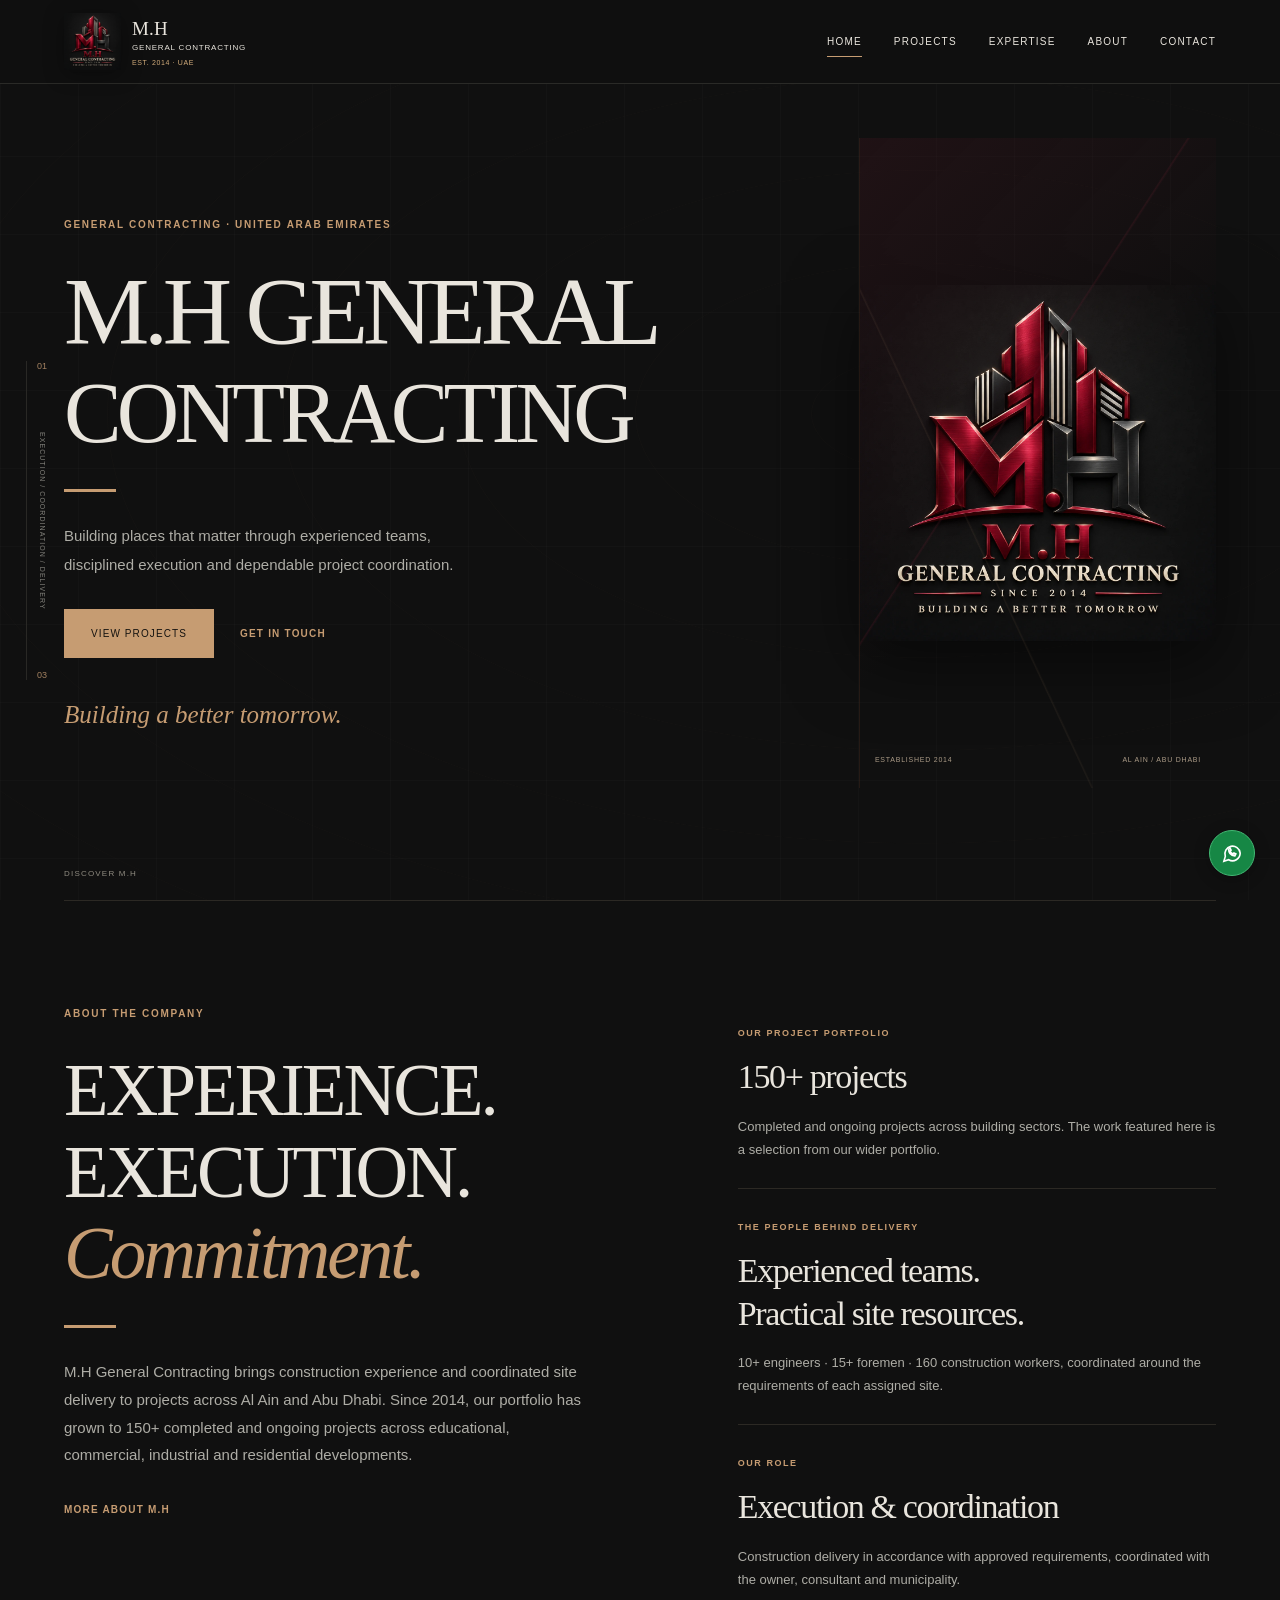
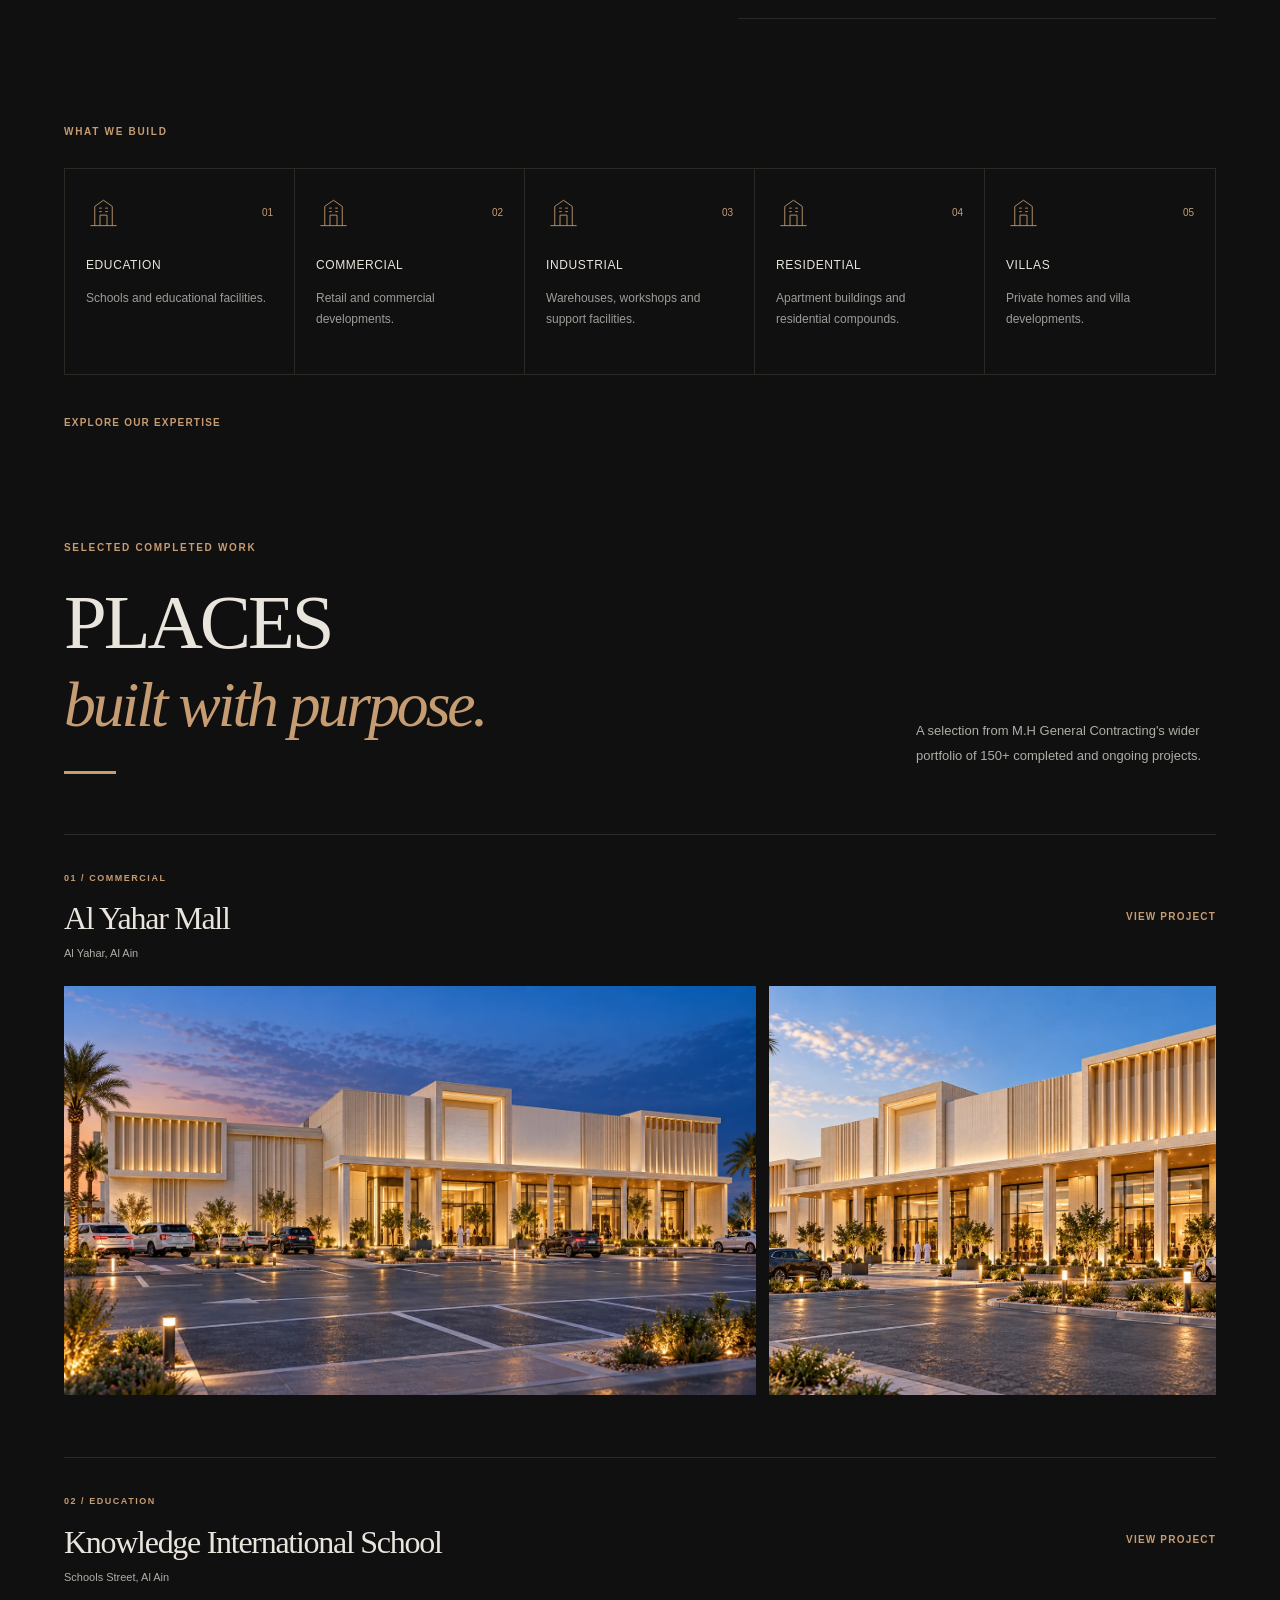
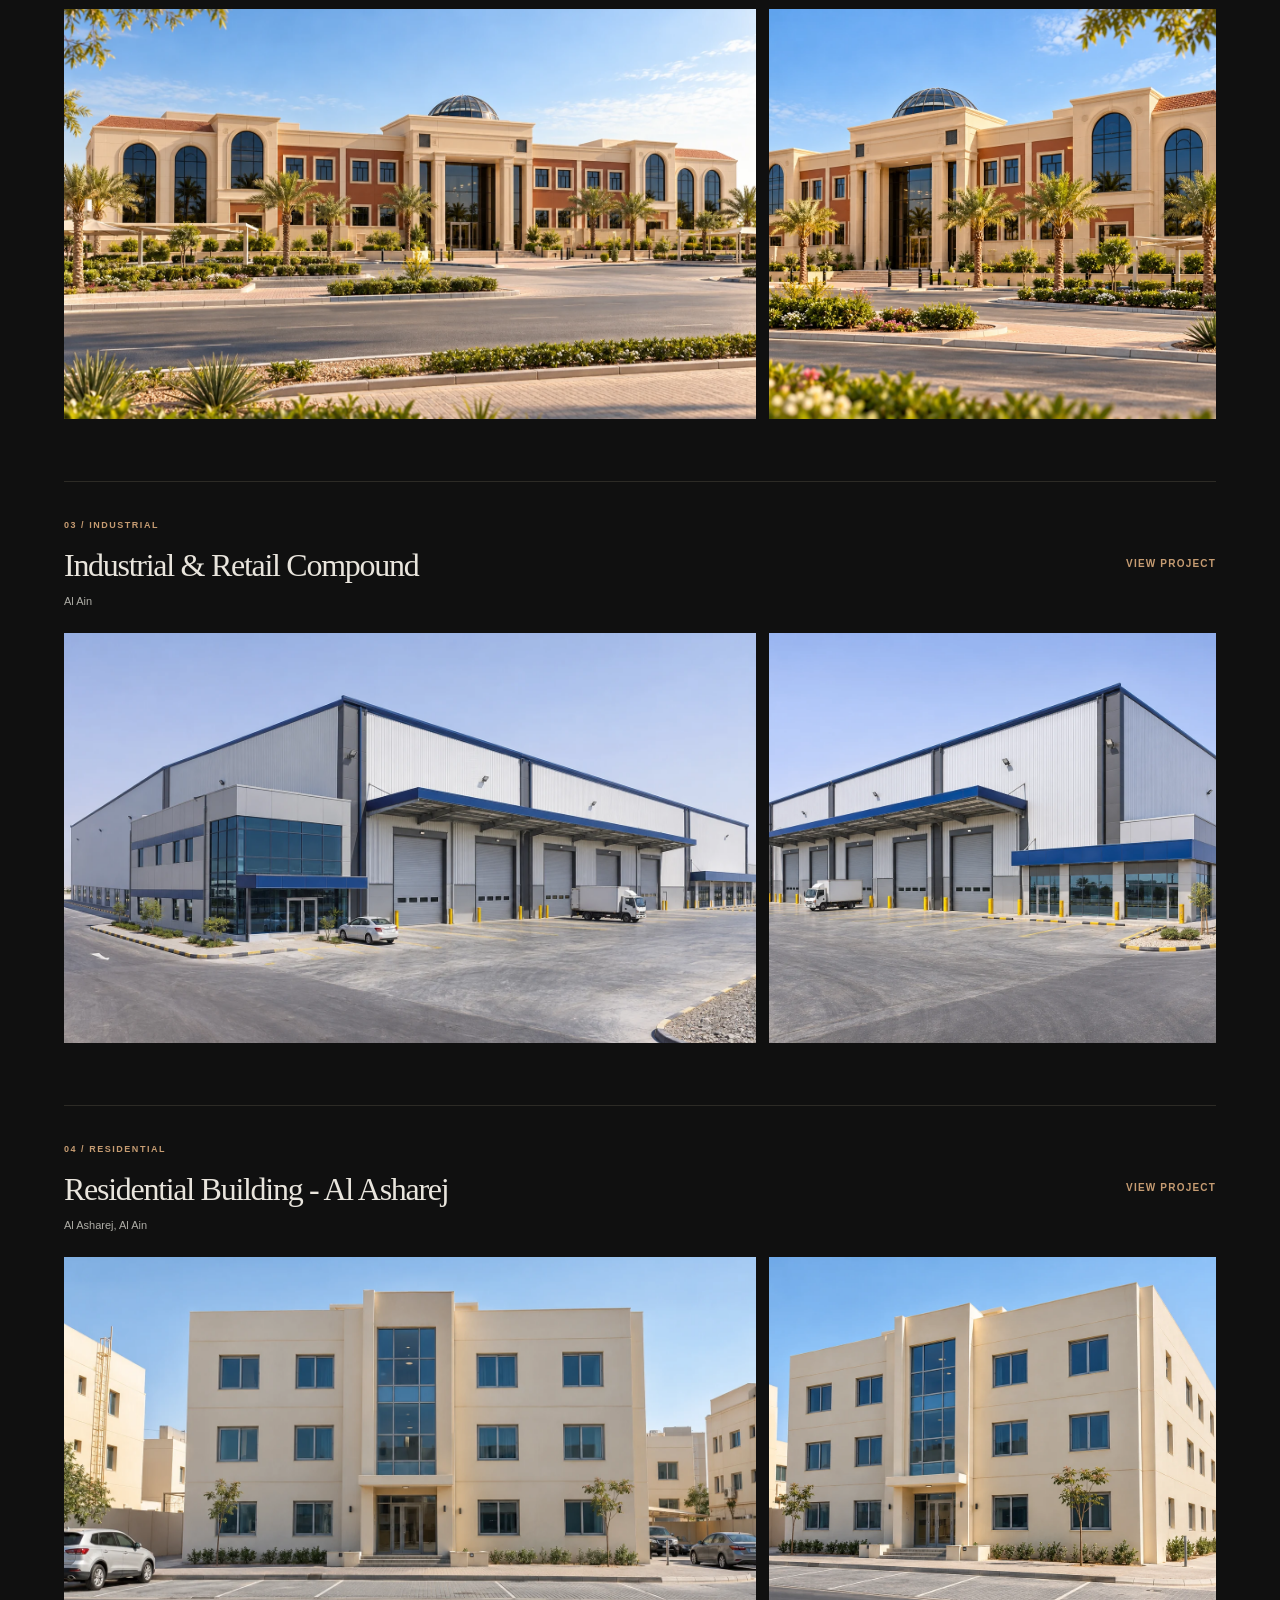
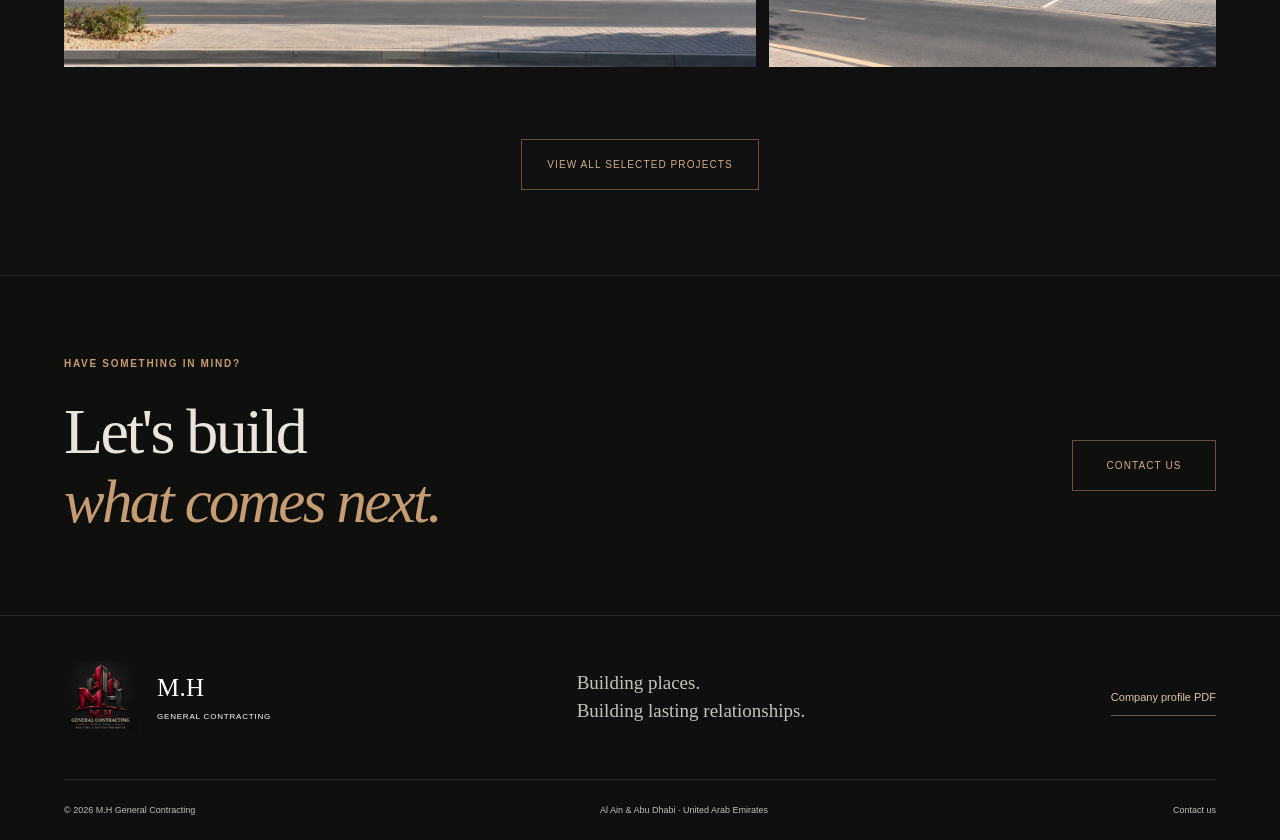
==== commit af0281ef: "Remove decorative arrows and refine WhatsApp visibility and size" ====
--- a/index.html
+++ b/index.html
@@ -1,9 +1,9 @@
 <!doctype html>
-<html lang="en"><head><meta charset="utf-8"><meta name="viewport" content="width=device-width,initial-scale=1"><title>Building a better tomorrow | M.H General Contracting</title><meta name="description" content="Construction across Abu Dhabi and Al Ain since 2014. Explore selected work from a portfolio of 150+ completed and ongoing M.H General Contracting projects."><meta name="theme-color" content="#101313"><meta property="og:title" content="M.H General Contracting | M.H General Contracting"><meta property="og:type" content="website"><meta property="og:image" content="https://mh-gc.github.io/MH-general-contracting/assets/mall.webp"><link rel="icon" href="assets/logo.webp"><link rel="stylesheet" href="style.css?v=5"><script src="app.js?v=3" defer></script></head><body>
+<html lang="en"><head><meta charset="utf-8"><meta name="viewport" content="width=device-width,initial-scale=1"><title>Building a better tomorrow | M.H General Contracting</title><meta name="description" content="Construction across Abu Dhabi and Al Ain since 2014. Explore selected work from a portfolio of 150+ completed and ongoing M.H General Contracting projects."><meta name="theme-color" content="#101313"><meta property="og:title" content="M.H General Contracting | M.H General Contracting"><meta property="og:type" content="website"><meta property="og:image" content="https://mh-gc.github.io/MH-general-contracting/assets/mall.webp"><link rel="icon" href="assets/logo.webp"><link rel="stylesheet" href="style.css?v=6"><script src="app.js?v=4" defer></script></head><body>
 <a class="skip" href="#main">Skip to content</a>
 <header class="site-header"><a class="brand" href="index.html" aria-label="M.H General Contracting home"><img src="assets/logo-3d.webp" alt="M.H General Contracting 3D logo" width="91" height="98"><span>M.H <b>GENERAL CONTRACTING</b><small>EST. 2014 · UAE</small></span></a><button class="menu-toggle" aria-label="Open navigation" aria-expanded="false" aria-controls="navigation"><span></span><span></span></button><nav id="navigation" aria-label="Main navigation"><a href="index.html" aria-current="page">Home</a><a href="projects.html" >Projects</a><a href="services.html" >Expertise</a><a href="about.html" >About</a><a class="nav-contact" href="contact.html" >Contact</a></nav></header>
-<main id="main"><section class="architect-hero wrap" aria-labelledby="hero-title"><div class="hero-rail" aria-hidden="true"><span>01</span><span>EXECUTION / COORDINATION / DELIVERY</span><span>03</span></div><div class="architect-intro"><p class="eyebrow">GENERAL CONTRACTING · UNITED ARAB EMIRATES</p><h1 id="hero-title">M.H GENERAL<br><span>CONTRACTING</span></h1><div class="bronze-rule"></div><p class="hero-summary">Building places that matter through experienced teams, disciplined execution and dependable project coordination.</p><div class="hero-actions"><a class="button" href="projects.html">VIEW PROJECTS <span>→</span></a><a class="text-cta" href="contact.html">GET IN TOUCH <span>→</span></a></div><p class="brand-signature">Building a better tomorrow.</p></div><figure class="hero-brand-canvas"><img src="assets/logo-3d.webp" alt="M.H General Contracting three-dimensional brand emblem" width="1254" height="1254" fetchpriority="high"><figcaption><span>ESTABLISHED 2014</span><span>AL AIN / ABU DHABI</span></figcaption></figure><a class="hero-scroll" href="#company-introduction">DISCOVER M.H <span>↓</span></a></section>
-<section class="wrap editorial-about" id="company-introduction"><div class="editorial-story"><p class="eyebrow">ABOUT THE COMPANY</p><h2>EXPERIENCE.<br>EXECUTION.<br><em>Commitment.</em></h2><div class="bronze-rule"></div><p>M.H General Contracting brings construction experience and coordinated site delivery to projects across Al Ain and Abu Dhabi. Since 2014, our portfolio has grown to 150+ completed and ongoing projects across educational, commercial, industrial and residential developments.</p><a class="text-cta" href="about.html">MORE ABOUT M.H <span>→</span></a></div><div class="editorial-facts"><article><p class="eyebrow">OUR PROJECT PORTFOLIO</p><h3>150+ projects</h3><p>Completed and ongoing projects across building sectors. The work featured here is a selection from our wider portfolio.</p></article><article><p class="eyebrow">THE PEOPLE BEHIND DELIVERY</p><h3>Experienced teams.<br>Practical site resources.</h3><p>10+ engineers · 15+ foremen · 160 construction workers, coordinated around the requirements of each assigned site.</p></article><article><p class="eyebrow">OUR ROLE</p><h3>Execution & coordination</h3><p>Construction delivery in accordance with approved requirements, coordinated with the owner, consultant and municipality.</p></article></div></section>
-<section class="wrap editorial-services"><p class="eyebrow">WHAT WE BUILD</p><div class="service-deck"><a class="sector-tile" href="projects.html?sector=Education"><div class="sector-top"><svg viewBox="0 0 40 40" fill="none" stroke="currentColor" stroke-width="1" aria-hidden="true"><path d="M5 35h30M10 35V13l10-7 10 7v22M16 35V23h8v12M15 15h3m4 0h3m-10 4h3m4 0h3"/></svg><span>01</span></div><h3>EDUCATION</h3><p>Schools and educational facilities.</p><span class="sector-arrow" aria-hidden="true">↗</span></a><a class="sector-tile" href="projects.html?sector=Commercial"><div class="sector-top"><svg viewBox="0 0 40 40" fill="none" stroke="currentColor" stroke-width="1" aria-hidden="true"><path d="M5 35h30M10 35V13l10-7 10 7v22M16 35V23h8v12M15 15h3m4 0h3m-10 4h3m4 0h3"/></svg><span>02</span></div><h3>COMMERCIAL</h3><p>Retail and commercial developments.</p><span class="sector-arrow" aria-hidden="true">↗</span></a><a class="sector-tile" href="projects.html?sector=Industrial"><div class="sector-top"><svg viewBox="0 0 40 40" fill="none" stroke="currentColor" stroke-width="1" aria-hidden="true"><path d="M5 35h30M10 35V13l10-7 10 7v22M16 35V23h8v12M15 15h3m4 0h3m-10 4h3m4 0h3"/></svg><span>03</span></div><h3>INDUSTRIAL</h3><p>Warehouses, workshops and support facilities.</p><span class="sector-arrow" aria-hidden="true">↗</span></a><a class="sector-tile" href="projects.html?sector=Residential"><div class="sector-top"><svg viewBox="0 0 40 40" fill="none" stroke="currentColor" stroke-width="1" aria-hidden="true"><path d="M5 35h30M10 35V13l10-7 10 7v22M16 35V23h8v12M15 15h3m4 0h3m-10 4h3m4 0h3"/></svg><span>04</span></div><h3>RESIDENTIAL</h3><p>Apartment buildings and residential compounds.</p><span class="sector-arrow" aria-hidden="true">↗</span></a><a class="sector-tile" href="projects.html?sector=Villas"><div class="sector-top"><svg viewBox="0 0 40 40" fill="none" stroke="currentColor" stroke-width="1" aria-hidden="true"><path d="M5 35h30M10 35V13l10-7 10 7v22M16 35V23h8v12M15 15h3m4 0h3m-10 4h3m4 0h3"/></svg><span>05</span></div><h3>VILLAS</h3><p>Private homes and villa developments.</p><span class="sector-arrow" aria-hidden="true">↗</span></a></div><a class="text-cta" href="services.html">EXPLORE OUR EXPERTISE <span>→</span></a></section><section class="wrap editorial-work"><div class="work-heading"><div><p class="eyebrow">SELECTED COMPLETED WORK</p><h2>PLACES<br><em>built with purpose.</em></h2><div class="bronze-rule"></div></div><p>A selection from M.H General Contracting's wider portfolio of 150+ completed and ongoing projects.</p></div><article class="work-row"><div class="work-row-title"><div><p class="eyebrow">01 / Commercial</p><h3>Al Yahar Mall</h3><p class="work-location">Al Yahar, Al Ain</p></div><a class="text-cta" href="project.html?id=mall">VIEW PROJECT <span>→</span></a></div><div class="work-pair"><a href="project.html?id=mall" aria-label="Explore Al Yahar Mall, first view"><img src="assets/mall.webp" alt="Al Yahar Mall, first view" width="1400" height="900" loading="lazy"></a><a href="project.html?id=mall" aria-label="Explore Al Yahar Mall, second view"><img src="assets/mall_second.webp" alt="Al Yahar Mall, second view" width="1400" height="900" loading="lazy"></a></div></article><article class="work-row"><div class="work-row-title"><div><p class="eyebrow">02 / Education</p><h3>Knowledge International School</h3><p class="work-location">Schools Street, Al Ain</p></div><a class="text-cta" href="project.html?id=knowledge">VIEW PROJECT <span>→</span></a></div><div class="work-pair"><a href="project.html?id=knowledge" aria-label="Explore Knowledge International School, first view"><img src="assets/knowledge.webp" alt="Knowledge International School, first view" width="1400" height="900" loading="lazy"></a><a href="project.html?id=knowledge" aria-label="Explore Knowledge International School, second view"><img src="assets/knowledge_second.webp" alt="Knowledge International School, second view" width="1400" height="900" loading="lazy"></a></div></article><article class="work-row"><div class="work-row-title"><div><p class="eyebrow">03 / Industrial</p><h3>Industrial &amp; Retail Compound</h3><p class="work-location">Al Ain</p></div><a class="text-cta" href="project.html?id=industrial_concept_a">VIEW PROJECT <span>→</span></a></div><div class="work-pair"><a href="project.html?id=industrial_concept_a" aria-label="Explore Industrial &amp; Retail Compound, first view"><img src="assets/industrial_concept_a.webp" alt="Industrial &amp; Retail Compound, first view" width="1400" height="900" loading="lazy"></a><a href="project.html?id=industrial_concept_a" aria-label="Explore Industrial &amp; Retail Compound, second view"><img src="assets/industrial_concept_a_second.webp" alt="Industrial &amp; Retail Compound, second view" width="1400" height="900" loading="lazy"></a></div></article><article class="work-row"><div class="work-row-title"><div><p class="eyebrow">04 / Residential</p><h3>Residential Building - Al Asharej</h3><p class="work-location">Al Asharej, Al Ain</p></div><a class="text-cta" href="project.html?id=simple_a">VIEW PROJECT <span>→</span></a></div><div class="work-pair"><a href="project.html?id=simple_a" aria-label="Explore Residential Building - Al Asharej, first view"><img src="assets/simple_a.webp" alt="Residential Building - Al Asharej, first view" width="1400" height="900" loading="lazy"></a><a href="project.html?id=simple_a" aria-label="Explore Residential Building - Al Asharej, second view"><img src="assets/simple_a_second.webp" alt="Residential Building - Al Asharej, second view" width="1400" height="900" loading="lazy"></a></div></article><div class="work-all"><a class="button outline" href="projects.html">VIEW ALL SELECTED PROJECTS <span>→</span></a></div></section><section class="contact-strip"><div class="wrap"><p class="eyebrow">HAVE SOMETHING IN MIND?</p><div><h2>Let's build<br><em>what comes next.</em></h2><a class="circle-link" href="contact.html" aria-label="Discuss your project">↗</a></div></div></section></main>
-<footer><div class="wrap footer-top"><a class="footer-brand" href="index.html" aria-label="M.H General Contracting home"><img src="assets/logo-3d.webp" alt="" width="116" height="116"><span>M.H<small>GENERAL CONTRACTING</small></span></a><p>Building places.<br>Building lasting relationships.</p><a class="arrow-link pale" href="assets/company-profile.pdf" target="_blank" rel="noopener">Company profile PDF <span>↗</span></a></div><div class="wrap footer-bottom"><span>© 2026 M.H General Contracting</span><span>Al Ain & Abu Dhabi · United Arab Emirates</span><a href="contact.html">Contact us ↗</a></div></footer>
+<main id="main"><section class="architect-hero wrap" aria-labelledby="hero-title"><div class="hero-rail" aria-hidden="true"><span>01</span><span>EXECUTION / COORDINATION / DELIVERY</span><span>03</span></div><div class="architect-intro"><p class="eyebrow">GENERAL CONTRACTING · UNITED ARAB EMIRATES</p><h1 id="hero-title">M.H GENERAL<br><span>CONTRACTING</span></h1><div class="bronze-rule"></div><p class="hero-summary">Building places that matter through experienced teams, disciplined execution and dependable project coordination.</p><div class="hero-actions"><a class="button" href="projects.html">VIEW PROJECTS </a><a class="text-cta" href="contact.html">GET IN TOUCH </a></div><p class="brand-signature">Building a better tomorrow.</p></div><figure class="hero-brand-canvas"><img src="assets/logo-3d.webp" alt="M.H General Contracting three-dimensional brand emblem" width="1254" height="1254" fetchpriority="high"><figcaption><span>ESTABLISHED 2014</span><span>AL AIN / ABU DHABI</span></figcaption></figure><a class="hero-scroll" href="#company-introduction">DISCOVER M.H </a></section>
+<section class="wrap editorial-about" id="company-introduction"><div class="editorial-story"><p class="eyebrow">ABOUT THE COMPANY</p><h2>EXPERIENCE.<br>EXECUTION.<br><em>Commitment.</em></h2><div class="bronze-rule"></div><p>M.H General Contracting brings construction experience and coordinated site delivery to projects across Al Ain and Abu Dhabi. Since 2014, our portfolio has grown to 150+ completed and ongoing projects across educational, commercial, industrial and residential developments.</p><a class="text-cta" href="about.html">MORE ABOUT M.H </a></div><div class="editorial-facts"><article><p class="eyebrow">OUR PROJECT PORTFOLIO</p><h3>150+ projects</h3><p>Completed and ongoing projects across building sectors. The work featured here is a selection from our wider portfolio.</p></article><article><p class="eyebrow">THE PEOPLE BEHIND DELIVERY</p><h3>Experienced teams.<br>Practical site resources.</h3><p>10+ engineers · 15+ foremen · 160 construction workers, coordinated around the requirements of each assigned site.</p></article><article><p class="eyebrow">OUR ROLE</p><h3>Execution & coordination</h3><p>Construction delivery in accordance with approved requirements, coordinated with the owner, consultant and municipality.</p></article></div></section>
+<section class="wrap editorial-services"><p class="eyebrow">WHAT WE BUILD</p><div class="service-deck"><a class="sector-tile" href="projects.html?sector=Education"><div class="sector-top"><svg viewBox="0 0 40 40" fill="none" stroke="currentColor" stroke-width="1" aria-hidden="true"><path d="M5 35h30M10 35V13l10-7 10 7v22M16 35V23h8v12M15 15h3m4 0h3m-10 4h3m4 0h3"/></svg><span>01</span></div><h3>EDUCATION</h3><p>Schools and educational facilities.</p></a><a class="sector-tile" href="projects.html?sector=Commercial"><div class="sector-top"><svg viewBox="0 0 40 40" fill="none" stroke="currentColor" stroke-width="1" aria-hidden="true"><path d="M5 35h30M10 35V13l10-7 10 7v22M16 35V23h8v12M15 15h3m4 0h3m-10 4h3m4 0h3"/></svg><span>02</span></div><h3>COMMERCIAL</h3><p>Retail and commercial developments.</p></a><a class="sector-tile" href="projects.html?sector=Industrial"><div class="sector-top"><svg viewBox="0 0 40 40" fill="none" stroke="currentColor" stroke-width="1" aria-hidden="true"><path d="M5 35h30M10 35V13l10-7 10 7v22M16 35V23h8v12M15 15h3m4 0h3m-10 4h3m4 0h3"/></svg><span>03</span></div><h3>INDUSTRIAL</h3><p>Warehouses, workshops and support facilities.</p></a><a class="sector-tile" href="projects.html?sector=Residential"><div class="sector-top"><svg viewBox="0 0 40 40" fill="none" stroke="currentColor" stroke-width="1" aria-hidden="true"><path d="M5 35h30M10 35V13l10-7 10 7v22M16 35V23h8v12M15 15h3m4 0h3m-10 4h3m4 0h3"/></svg><span>04</span></div><h3>RESIDENTIAL</h3><p>Apartment buildings and residential compounds.</p></a><a class="sector-tile" href="projects.html?sector=Villas"><div class="sector-top"><svg viewBox="0 0 40 40" fill="none" stroke="currentColor" stroke-width="1" aria-hidden="true"><path d="M5 35h30M10 35V13l10-7 10 7v22M16 35V23h8v12M15 15h3m4 0h3m-10 4h3m4 0h3"/></svg><span>05</span></div><h3>VILLAS</h3><p>Private homes and villa developments.</p></a></div><a class="text-cta" href="services.html">EXPLORE OUR EXPERTISE </a></section><section class="wrap editorial-work"><div class="work-heading"><div><p class="eyebrow">SELECTED COMPLETED WORK</p><h2>PLACES<br><em>built with purpose.</em></h2><div class="bronze-rule"></div></div><p>A selection from M.H General Contracting's wider portfolio of 150+ completed and ongoing projects.</p></div><article class="work-row"><div class="work-row-title"><div><p class="eyebrow">01 / Commercial</p><h3>Al Yahar Mall</h3><p class="work-location">Al Yahar, Al Ain</p></div><a class="text-cta" href="project.html?id=mall">VIEW PROJECT </a></div><div class="work-pair"><a href="project.html?id=mall" aria-label="Explore Al Yahar Mall, first view"><img src="assets/mall.webp" alt="Al Yahar Mall, first view" width="1400" height="900" loading="lazy"></a><a href="project.html?id=mall" aria-label="Explore Al Yahar Mall, second view"><img src="assets/mall_second.webp" alt="Al Yahar Mall, second view" width="1400" height="900" loading="lazy"></a></div></article><article class="work-row"><div class="work-row-title"><div><p class="eyebrow">02 / Education</p><h3>Knowledge International School</h3><p class="work-location">Schools Street, Al Ain</p></div><a class="text-cta" href="project.html?id=knowledge">VIEW PROJECT </a></div><div class="work-pair"><a href="project.html?id=knowledge" aria-label="Explore Knowledge International School, first view"><img src="assets/knowledge.webp" alt="Knowledge International School, first view" width="1400" height="900" loading="lazy"></a><a href="project.html?id=knowledge" aria-label="Explore Knowledge International School, second view"><img src="assets/knowledge_second.webp" alt="Knowledge International School, second view" width="1400" height="900" loading="lazy"></a></div></article><article class="work-row"><div class="work-row-title"><div><p class="eyebrow">03 / Industrial</p><h3>Industrial &amp; Retail Compound</h3><p class="work-location">Al Ain</p></div><a class="text-cta" href="project.html?id=industrial_concept_a">VIEW PROJECT </a></div><div class="work-pair"><a href="project.html?id=industrial_concept_a" aria-label="Explore Industrial &amp; Retail Compound, first view"><img src="assets/industrial_concept_a.webp" alt="Industrial &amp; Retail Compound, first view" width="1400" height="900" loading="lazy"></a><a href="project.html?id=industrial_concept_a" aria-label="Explore Industrial &amp; Retail Compound, second view"><img src="assets/industrial_concept_a_second.webp" alt="Industrial &amp; Retail Compound, second view" width="1400" height="900" loading="lazy"></a></div></article><article class="work-row"><div class="work-row-title"><div><p class="eyebrow">04 / Residential</p><h3>Residential Building - Al Asharej</h3><p class="work-location">Al Asharej, Al Ain</p></div><a class="text-cta" href="project.html?id=simple_a">VIEW PROJECT </a></div><div class="work-pair"><a href="project.html?id=simple_a" aria-label="Explore Residential Building - Al Asharej, first view"><img src="assets/simple_a.webp" alt="Residential Building - Al Asharej, first view" width="1400" height="900" loading="lazy"></a><a href="project.html?id=simple_a" aria-label="Explore Residential Building - Al Asharej, second view"><img src="assets/simple_a_second.webp" alt="Residential Building - Al Asharej, second view" width="1400" height="900" loading="lazy"></a></div></article><div class="work-all"><a class="button outline" href="projects.html">VIEW ALL SELECTED PROJECTS </a></div></section><section class="contact-strip"><div class="wrap"><p class="eyebrow">HAVE SOMETHING IN MIND?</p><div><h2>Let's build<br><em>what comes next.</em></h2><a class="button outline contact-text-link" href="contact.html" aria-label="Discuss your project">CONTACT US</a></div></div></section></main>
+<footer><div class="wrap footer-top"><a class="footer-brand" href="index.html" aria-label="M.H General Contracting home"><img src="assets/logo-3d.webp" alt="" width="116" height="116"><span>M.H<small>GENERAL CONTRACTING</small></span></a><p>Building places.<br>Building lasting relationships.</p><a class="arrow-link pale" href="assets/company-profile.pdf" target="_blank" rel="noopener">Company profile PDF </a></div><div class="wrap footer-bottom"><span>© 2026 M.H General Contracting</span><span>Al Ain & Abu Dhabi · United Arab Emirates</span><a href="contact.html">Contact us </a></div></footer>
 <a class="whatsapp" href="https://wa.me/971559505111" target="_blank" rel="noopener" aria-label="Chat with M.H on WhatsApp"><svg viewBox="0 0 24 24" fill="none" stroke="currentColor" stroke-width="1.7" aria-hidden="true"><path d="M20 11.5a8 8 0 0 1-12 7L3 20l1.5-5a8 8 0 1 1 15.5-3.5Z"/><path d="M8 7.5c0 4 2.5 6.5 6.5 7l1-2-2-1-1 1a6 6 0 0 1-3-3l1-1-1-2Z"/></svg><span>WhatsApp</span></a></body></html>
--- a/style.css
+++ b/style.css
@@ -37,3 +37,6 @@
 @media(max-width:1100px){.wrap{width:calc(100% - 80px)}.site-header{padding-inline:40px}.site-header nav{gap:25px}.architect-hero{gap:15px}.architect-intro h1{font-size:7.3vw}.architect-intro>.eyebrow{font-size:9px}.hero-brand-canvas{min-height:450px}.hero-summary{max-width:350px;font-size:14px}.hero-rail{left:-25px;padding-left:6px}.hero-rail>span:nth-child(2){font-size:6px}.editorial-about{gap:65px}.editorial-story h2{font-size:6vw}.sector-tile{padding-inline:15px}.sector-tile h3{font-size:10px}.sector-tile>p{font-size:11px}.hero-actions{gap:20px}.brand-signature{font-size:23px}.work-heading h2{font-size:70px}.work-row-title h3{font-size:29px}}
 @media(max-width:760px){html{scroll-padding-top:90px}.wrap{width:calc(100% - 40px)}body{background-size:55px 55px}.site-header{height:80px;padding-inline:20px}.brand img{width:52px;height:58px}.brand>span{font-size:18px}.brand b{font-size:7px}.brand small{font-size:6px}.site-header nav{top:80px;background:#101010f7;padding:18px 22px}.site-header nav>a{font-size:12px;letter-spacing:.12em;padding-block:16px}.site-header nav .nav-contact{font-size:12px;padding-block:16px;color:#c69c72}.menu-toggle{width:33px}.menu-toggle span{width:26px}.architect-hero{min-height:0;display:grid;grid-template-columns:1fr;gap:22px;padding:45px 0 50px}.architect-intro h1{font-size:clamp(40px,10.8vw,72px);white-space:normal;letter-spacing:-.05em}.architect-intro h1>span{font-size:.84em;white-space:nowrap}.architect-intro>.eyebrow{font-size:8px;letter-spacing:.12em;margin-bottom:24px}.hero-summary{font-size:13px;max-width:330px;line-height:1.85;margin-bottom:23px}.bronze-rule{margin:24px 0;width:43px;height:2px}.hero-actions{gap:23px}.hero-actions .button{padding:16px 18px;font-size:9px;gap:15px}.hero-actions .text-cta{font-size:8px;letter-spacing:.08em;gap:8px}.brand-signature{font-size:21px;margin-top:25px}.hero-brand-canvas{min-height:0;max-height:none;width:100%;height:335px;align-self:auto;background:linear-gradient(120deg,#36161c55,transparent 65%);border-left:0;border-top:1px solid #4c303049}.hero-brand-canvas img{height:290px;width:290px;max-width:100%;object-fit:contain;margin-inline:auto}.hero-brand-canvas figcaption{font-size:7px;padding:15px}.hero-rail{display:none}.hero-scroll{display:none}.editorial-about{padding-block:65px;display:block}.editorial-story h2{font-size:clamp(40px,11vw,66px)}.editorial-story>p:not(.eyebrow){font-size:14px}.editorial-facts{padding-top:45px}.editorial-facts h3{font-size:31px}.editorial-facts p:last-child{font-size:13px}.editorial-facts article{padding-bottom:25px;margin-bottom:25px}.editorial-services{padding-bottom:65px}.service-deck{grid-template-columns:1fr 1fr}.sector-tile{padding:23px 18px 32px;border-right:1px solid #2b2924;border-bottom:1px solid #2b2924;min-height:205px}.sector-tile:nth-child(even){border-right:0}.sector-tile:last-child{border-right:1px solid #2b2924;border-bottom:0}.sector-top{margin-bottom:20px}.sector-top svg{width:29px;height:29px}.sector-tile h3{font-size:11px;letter-spacing:.03em}.sector-tile>p{font-size:12px}.editorial-work{padding-bottom:60px}.work-heading{display:block;margin-bottom:30px}.work-heading h2{font-size:55px}.work-heading>p{max-width:100%;font-size:12px;margin-top:23px;margin-bottom:0}.work-row{padding-top:27px;padding-bottom:38px}.work-row-title{align-items:flex-start;gap:15px;margin-bottom:20px;flex-wrap:wrap}.work-row-title>div{max-width:100%}.work-row-title h3{font-size:29px;line-height:1.2}.work-row-title .eyebrow{font-size:8px;margin-bottom:12px}.work-row-title>.text-cta{font-size:9px;padding-top:0}.work-pair{grid-template-columns:1fr;height:auto;gap:10px}.work-pair>a{height:auto;aspect-ratio:1.42}.work-pair>a:nth-child(2){aspect-ratio:1.8}.work-all .button{font-size:9px;padding:17px 19px;gap:20px}.page-intro{padding-block:48px 40px}.page-intro h1{font-size:clamp(42px,10.5vw,65px)}.page-lead{font-size:14px;line-height:1.85}.projects-intro h1{font-size:43px}.portfolio-count strong{font-size:48px}.portfolio-count span{font-size:9px}.filters{gap:7px}.filters button{font-size:9px;padding:11px 12px}.portfolio-tools{gap:18px}.project-card h3{font-size:28px}.card-meta{font-size:8px}.service-copy h2{font-size:37px}.contact-strip{padding-block:60px}.contact-strip h2{font-size:clamp(36px,9vw,53px)}.contact-strip .circle-link{width:60px;height:60px;font-size:28px}.company-main h3{font-size:30px}.company-branches h3{font-size:28px}.team-grid h3{font-size:23px}.contact-main h2{font-size:42px}.contact-list strong.email{font-size:19px}.footer-top{padding-block:30px;gap:20px}.footer-brand img{width:70px;height:70px}.footer-brand>span{font-size:24px}.footer-top p{font-size:16px}.footer-bottom{font-size:8px}.detail-copy h2{font-size:36px}.detail-title h1{font-size:44px}}
 @media(prefers-reduced-motion:reduce){body{background-attachment:scroll}.work-pair img,.text-cta span{transition:none}}
+
+/* Refined arrow-free controls and compact WhatsApp shortcut */
+.button,.text-cta,.arrow-link{gap:0}.contact-text-link{min-width:144px;text-align:center;justify-content:center;flex-shrink:0}.work-row-title>.text-cta{padding:12px 0}.contact-list>a{padding-right:0}.whatsapp{width:46px;height:46px;padding:11px;display:grid;place-items:center;background:#168745;border:1px solid #43b974;color:#fff;box-shadow:0 3px 15px #0004}.whatsapp svg{width:23px;height:23px}.whatsapp:hover{background:#1a9d51}.whatsapp span,.whatsapp:hover span{display:none}.hero-actions .button{min-width:150px;justify-content:center}.hero-actions .text-cta{padding-inline:2px}.zoom-label{letter-spacing:.06em}@media(max-width:760px){.whatsapp{width:44px;height:44px;padding:10px;right:16px;bottom:16px}.whatsapp svg{width:23px;height:23px}.hero-actions .button{min-width:140px}.contact-text-link{min-width:108px;font-size:9px;padding:15px 14px}.contact-strip .wrap>div{gap:20px}}
